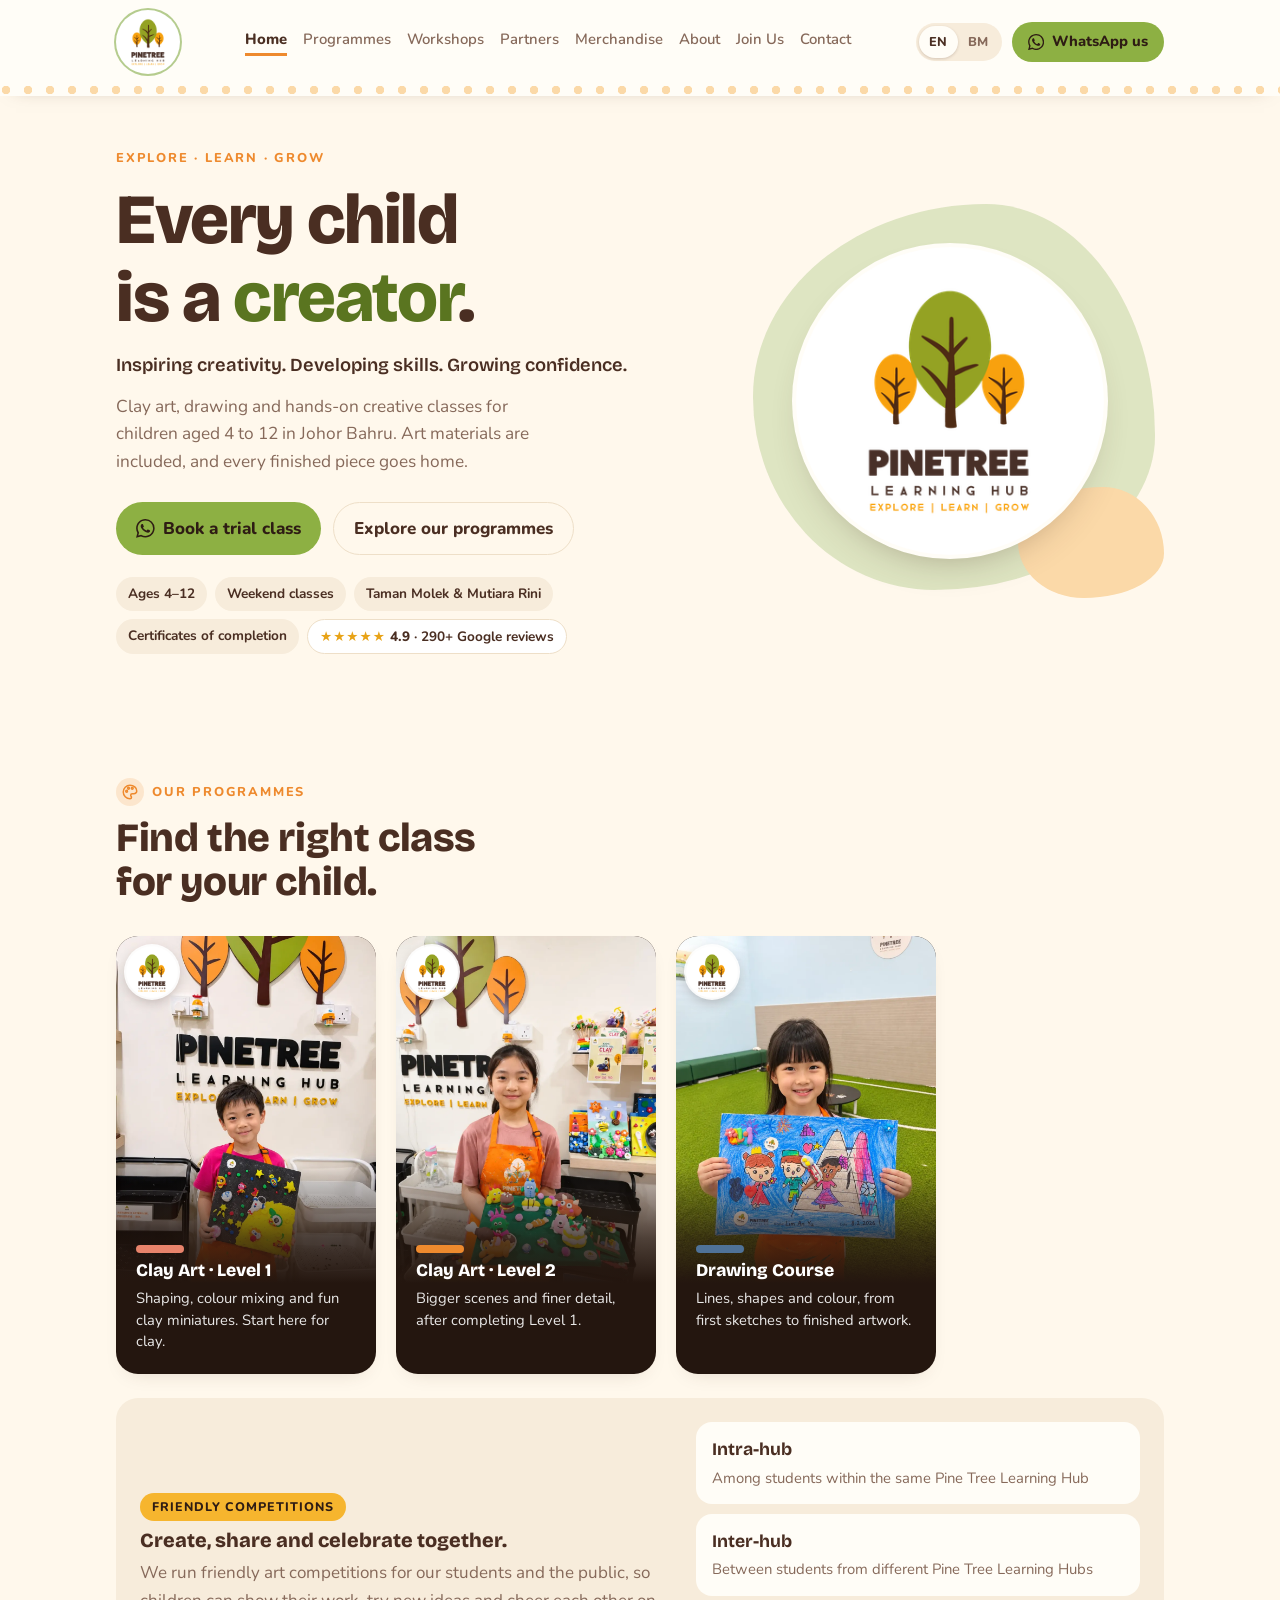
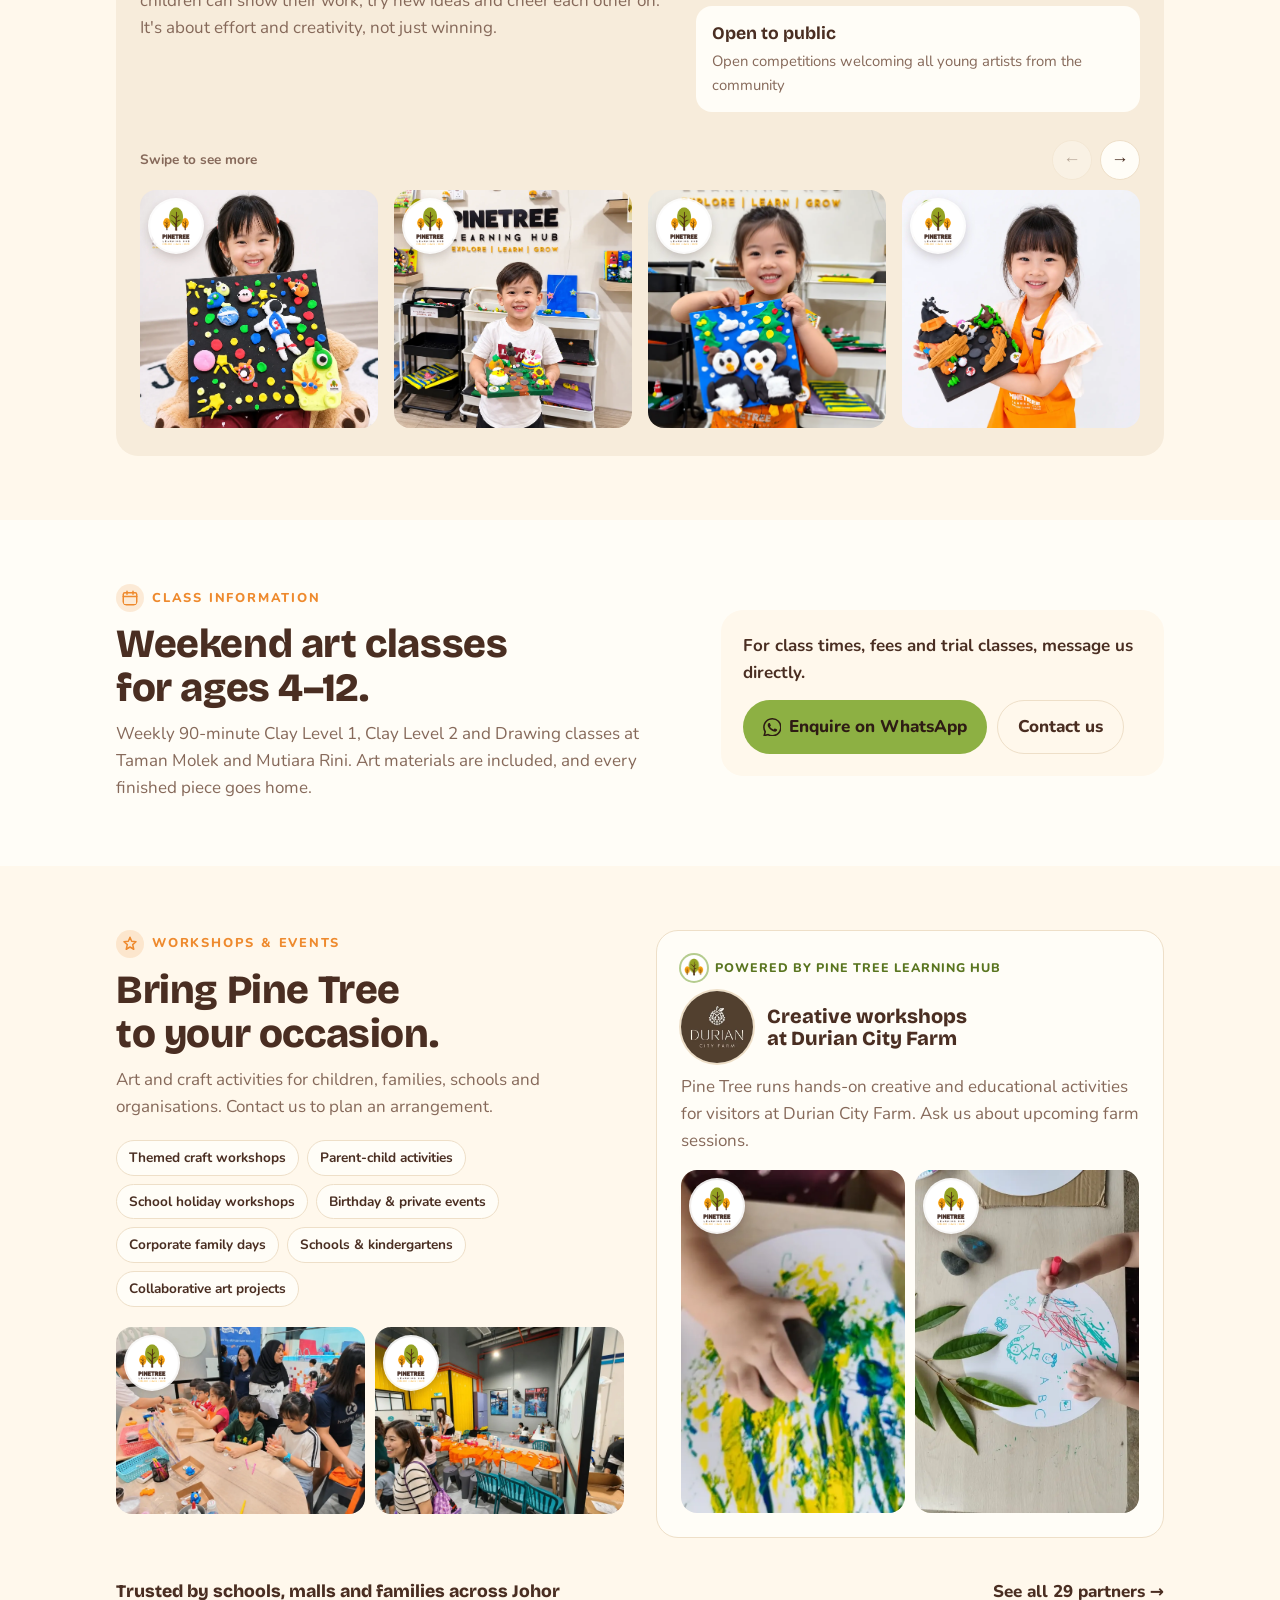
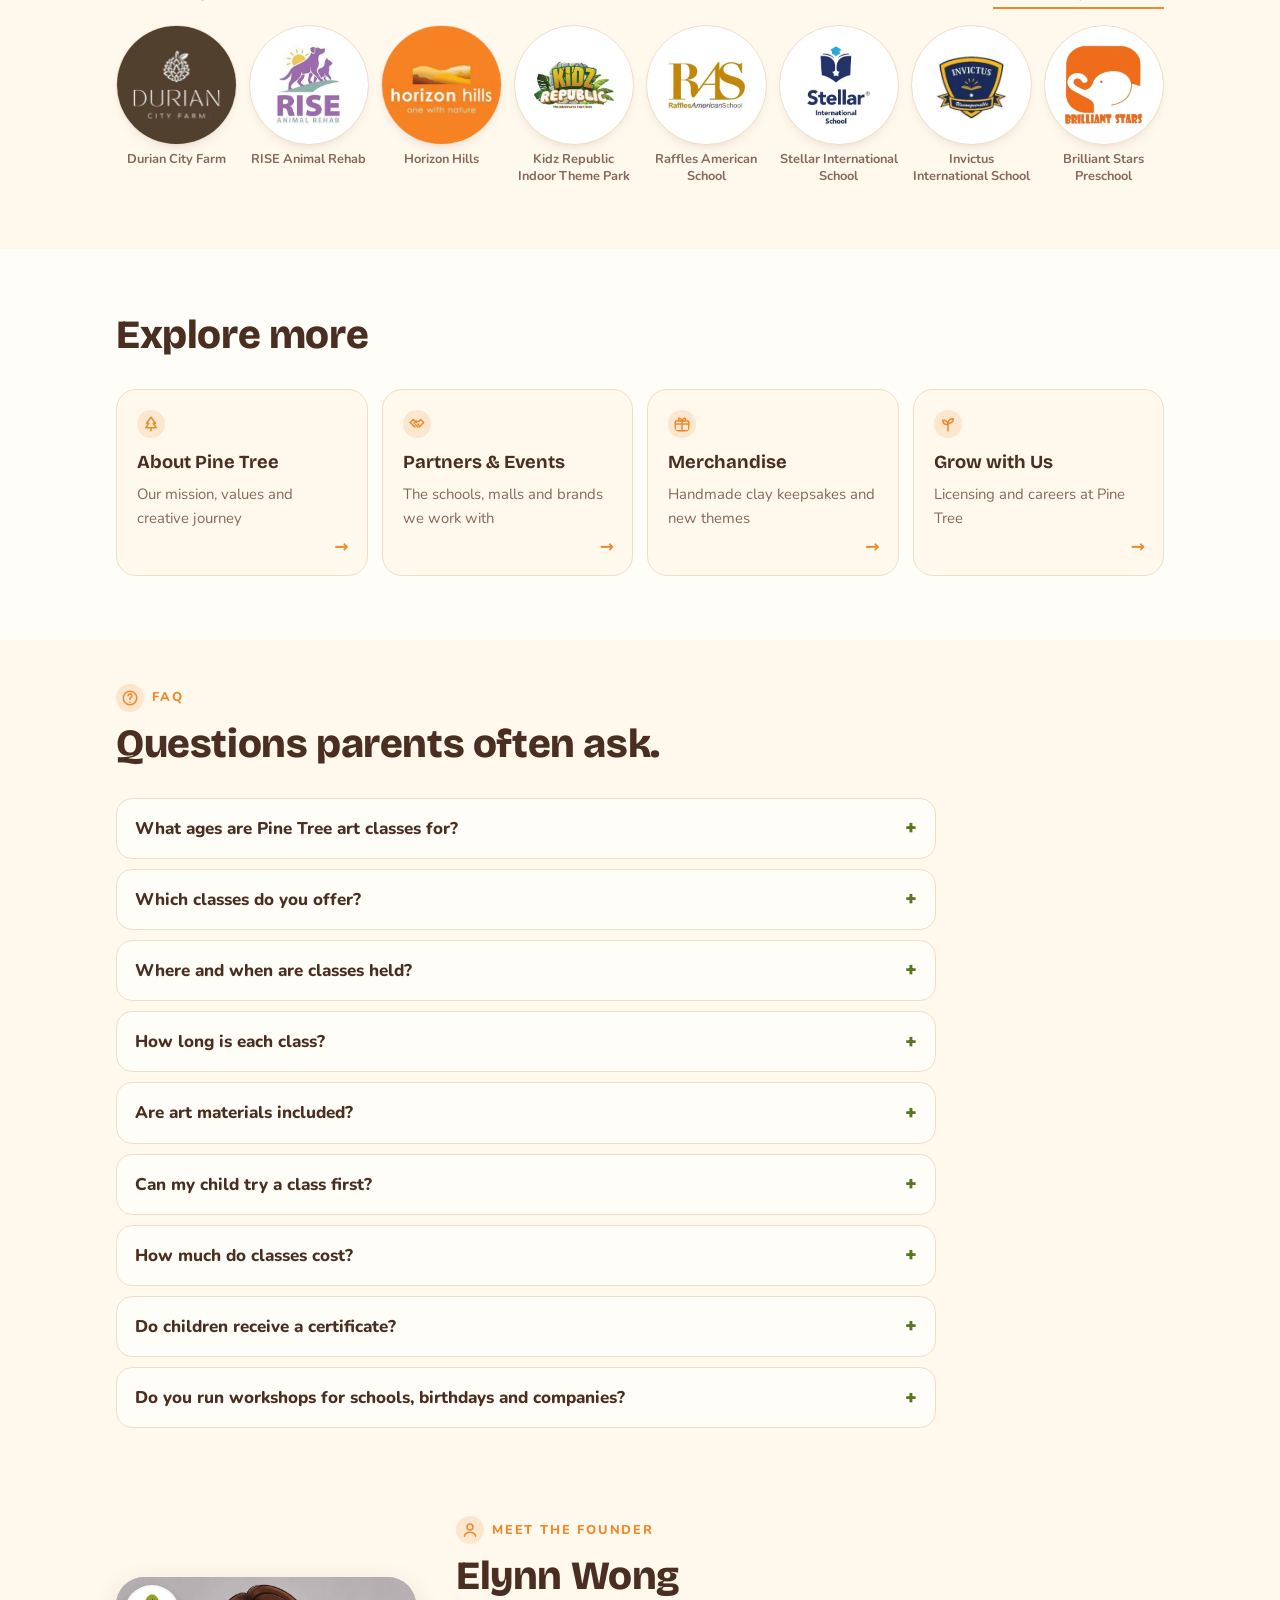
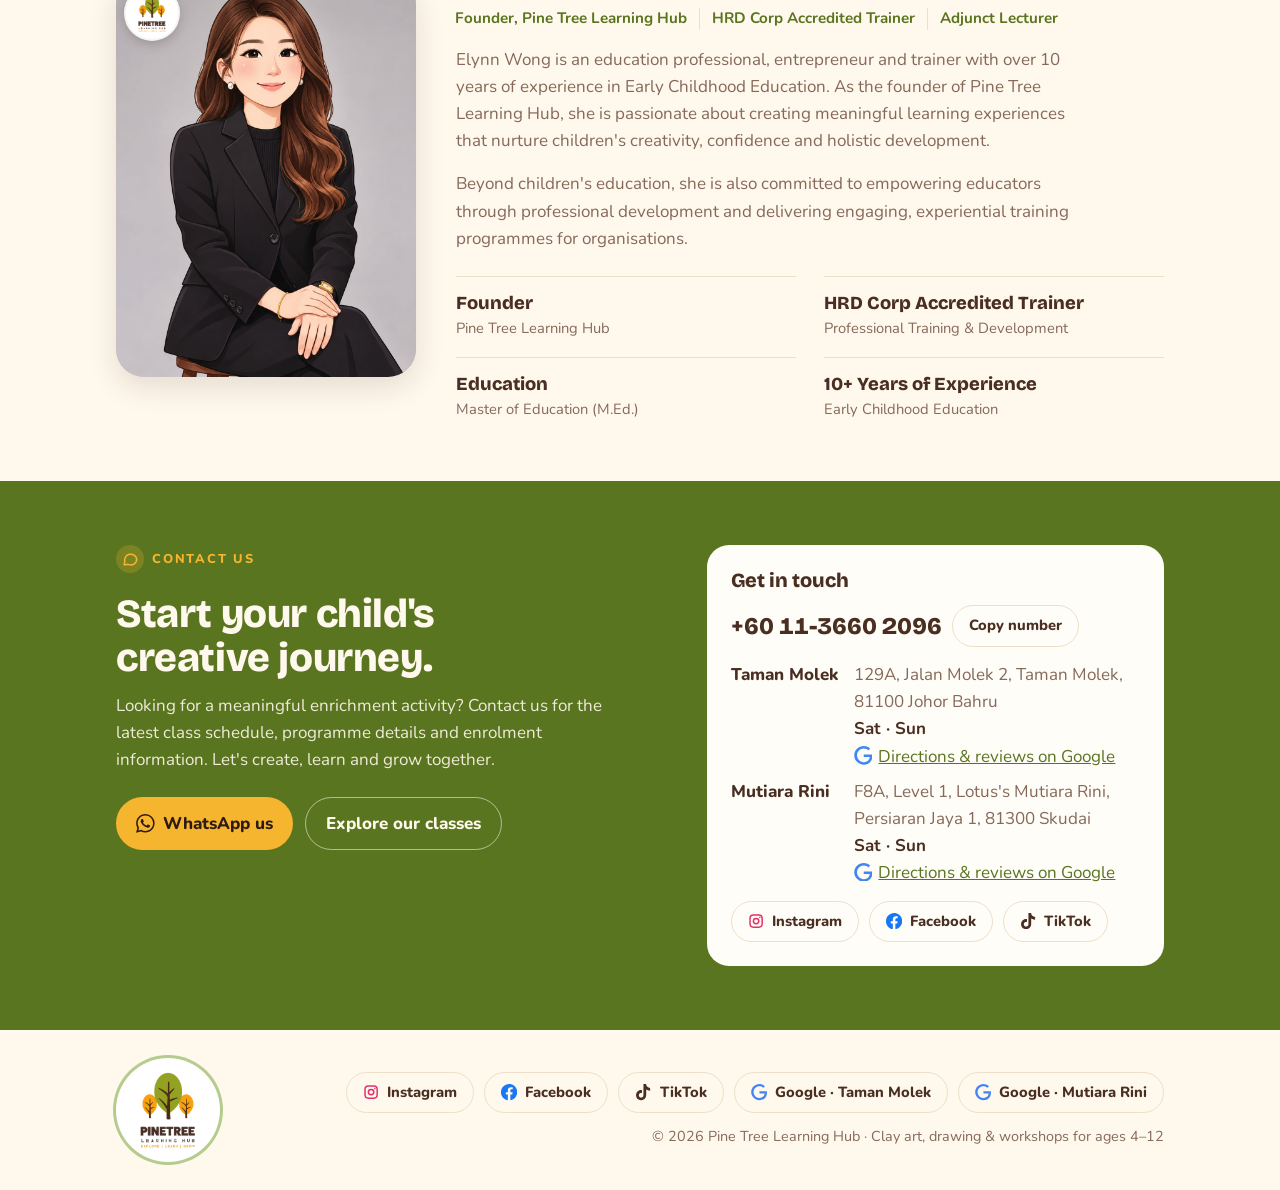
==== index.html @ 5cf01ea1 "FAQ: show class days only (Sat & Sun) Co-Authored-By: Claude Opus 5.5 <noreply@anthropic.com>" ====
<!doctype html>
<html lang="en">
<head>
<meta charset="utf-8">
<meta name="viewport" content="width=device-width,initial-scale=1,viewport-fit=cover">
<meta name="description" content="Weekend clay art and drawing classes for children aged 4–12 in Taman Molek and Mutiara Rini, Johor Bahru. Materials included. Book a trial class.">
<title>Children&apos;s Clay &amp; Drawing Classes Johor Bahru | Pine Tree</title>
<link rel="preconnect" href="https://fonts.googleapis.com">
<link rel="stylesheet" href="https://fonts.googleapis.com/css2?family=Bricolage+Grotesque:opsz,wght@12..96,600;12..96,800&family=Nunito:wght@400;600;700;800&display=swap">
<meta property="og:type" content="website">
<meta property="og:site_name" content="Pine Tree Learning Hub">
<meta property="og:locale" content="en_MY">
<meta property="og:title" content="Children&apos;s Clay &amp; Drawing Classes Johor Bahru | Pine Tree">
<meta property="og:description" content="Weekend clay art and drawing classes for children aged 4–12 in Taman Molek and Mutiara Rini, Johor Bahru. Materials included. Book a trial class.">
<meta property="og:url" content="https://pinetreelearninghub.com/">
<meta property="og:image" content="https://pinetreelearninghub.com/images/share-preview-v2.jpg">
<meta property="og:image:width" content="1200">
<meta property="og:image:height" content="630">
<meta property="og:image:alt" content="Pine Tree Learning Hub: children's clay and drawing classes in Johor Bahru">
<meta name="twitter:card" content="summary_large_image">
<link rel="canonical" href="https://pinetreelearninghub.com/">
<link rel="icon" href="favicon.ico?v=2" sizes="any">
<link rel="icon" type="image/png" sizes="32x32" href="favicon-32.png?v=2">
<link rel="icon" type="image/png" sizes="48x48" href="favicon-48.png?v=2">
<link rel="icon" type="image/png" sizes="192x192" href="favicon-192.png?v=2">
<link rel="apple-touch-icon" href="apple-touch-icon.png?v=2">
<link rel="manifest" href="site.webmanifest?v=2">
<meta name="theme-color" content="#5A7520">
<link rel="stylesheet" href="styles.css">
<script type="application/ld+json">{"@context":"https://schema.org","@graph":[{"@type":["EducationalOrganization","LocalBusiness"],"@id":"https://pinetreelearninghub.com/#organization","name":"Pine Tree Learning Hub","slogan":"Explore · Learn · Grow","url":"https://pinetreelearninghub.com/","logo":"https://pinetreelearninghub.com/favicon-192.png","image":"https://pinetreelearninghub.com/images/share-preview.jpg","description":"Clay art, drawing and hands-on creative classes and workshops for children aged 4 to 12 in Johor Bahru, Malaysia.","telephone":"+60 11-3660 2096","priceRange":"RM","address":{"@type":"PostalAddress","addressLocality":"Johor Bahru","addressRegion":"Johor","addressCountry":"MY"},"areaServed":[{"@type":"City","name":"Johor Bahru"},{"@type":"State","name":"Johor"}],"location":[{"@type":["LocalBusiness","Place"],"@id":"https://pinetreelearninghub.com/#taman-molek","name":"Pine Tree Learning Hub Taman Molek","hasMap":"https://share.google/22U3CTpWmv0Kdsycc","telephone":"+60 11-3660 2096","parentOrganization":{"@id":"https://pinetreelearninghub.com/#organization"},"address":{"@type":"PostalAddress","streetAddress":"129A, Jalan Molek 2, Taman Molek","postalCode":"81100","addressLocality":"Johor Bahru","addressRegion":"Johor","addressCountry":"MY"},"openingHoursSpecification":[{"@type":"OpeningHoursSpecification","dayOfWeek":"Saturday","opens":"10:00","closes":"18:00"},{"@type":"OpeningHoursSpecification","dayOfWeek":"Sunday","opens":"10:00","closes":"13:30"}]},{"@type":["LocalBusiness","Place"],"@id":"https://pinetreelearninghub.com/#mutiara-rini","name":"Pine Tree Learning Hub Mutiara Rini","hasMap":"https://share.google/lBXb8PNnRusYEvke7","telephone":"+60 11-3660 2096","parentOrganization":{"@id":"https://pinetreelearninghub.com/#organization"},"address":{"@type":"PostalAddress","streetAddress":"F8A, Level 1, Lotus's Mutiara Rini, Persiaran Jaya 1, Mutiara Rini","postalCode":"81300","addressLocality":"Skudai","addressRegion":"Johor","addressCountry":"MY"},"openingHoursSpecification":[{"@type":"OpeningHoursSpecification","dayOfWeek":"Saturday","opens":"10:00","closes":"18:00"},{"@type":"OpeningHoursSpecification","dayOfWeek":"Sunday","opens":"10:00","closes":"13:30"}]}],"founder":{"@id":"https://pinetreelearninghub.com/#founder"},"sameAs":["https://www.instagram.com/pinetreelearninghubmy","https://www.tiktok.com/@pinetreelearninghubmy","https://www.facebook.com/share/1BGgJJ8tQp/"],"contactPoint":{"@type":"ContactPoint","telephone":"+60 11-3660 2096","contactType":"customer service","availableLanguage":["English","Malay"],"url":"https://wa.me/601136602096"}},{"@type":"WebSite","@id":"https://pinetreelearninghub.com/#website","url":"https://pinetreelearninghub.com/","name":"Pine Tree Learning Hub","inLanguage":"en-MY","publisher":{"@id":"https://pinetreelearninghub.com/#organization"}},{"@type":"Person","@id":"https://pinetreelearninghub.com/#founder","name":"Elynn Wong","jobTitle":"Founder, Pine Tree Learning Hub","image":"https://pinetreelearninghub.com/images/elynn-wong.jpg","description":"Education professional, entrepreneur and HRD Corp Accredited Trainer with over 10 years of experience in Early Childhood Education. Master of Education (M.Ed.).","worksFor":{"@id":"https://pinetreelearninghub.com/#organization"},"knowsAbout":["Early Childhood Education","Children's art education","Professional training and development"]},{"@type":"Course","name":"Clay Art · Level 1","description":"Shaping, colour mixing and fun clay miniatures. The starting level for clay, for children aged 4 to 12.","provider":{"@id":"https://pinetreelearninghub.com/#organization"},"audience":{"@type":"EducationalAudience","educationalRole":"student","audienceType":"Children aged 4 to 12"},"inLanguage":["en","ms"]},{"@type":"Course","name":"Clay Art · Level 2","description":"Bigger scenes and finer detail in clay, for children who have completed Level 1.","provider":{"@id":"https://pinetreelearninghub.com/#organization"},"audience":{"@type":"EducationalAudience","educationalRole":"student","audienceType":"Children aged 4 to 12"},"inLanguage":["en","ms"],"coursePrerequisites":"Clay Art · Level 1"},{"@type":"Course","name":"Drawing Course","description":"Lines, shapes and colour, from first sketches to finished artwork, for children aged 4 to 12.","provider":{"@id":"https://pinetreelearninghub.com/#organization"},"audience":{"@type":"EducationalAudience","educationalRole":"student","audienceType":"Children aged 4 to 12"},"inLanguage":["en","ms"]},{"@type":"FAQPage","@id":"https://pinetreelearninghub.com/#faq","mainEntity":[{"@type":"Question","name":"What ages are Pine Tree art classes for?","acceptedAnswer":{"@type":"Answer","text":"Our classes are for children aged 4 to 12."}},{"@type":"Question","name":"Which classes do you offer?","acceptedAnswer":{"@type":"Answer","text":"We offer Clay Art Level 1 (shaping, colour mixing and fun clay miniatures), Clay Art Level 2 (bigger scenes and finer detail, after completing Level 1) and a Drawing Course (lines, shapes and colour, from first sketches to finished artwork)."}},{"@type":"Question","name":"Where and when are classes held?","acceptedAnswer":{"@type":"Answer","text":"Classes run every Saturday and Sunday at two branches. Taman Molek: 129A, Jalan Molek 2, Taman Molek, 81100 Johor Bahru. Mutiara Rini: F8A, Level 1, Lotus's Mutiara Rini, Persiaran Jaya 1, 81300 Skudai. Message us on WhatsApp for the current timetable."}},{"@type":"Question","name":"How long is each class?","acceptedAnswer":{"@type":"Answer","text":"Each class is 90 minutes, held once a week."}},{"@type":"Question","name":"Are art materials included?","acceptedAnswer":{"@type":"Answer","text":"Yes. All art materials are included, and every finished piece goes home with your child."}},{"@type":"Question","name":"Can my child try a class first?","acceptedAnswer":{"@type":"Answer","text":"Yes. We offer trial classes. Message us on WhatsApp at +60 11-3660 2096 to book one."}},{"@type":"Question","name":"How much do classes cost?","acceptedAnswer":{"@type":"Answer","text":"For current class fees and times, message us on WhatsApp at +60 11-3660 2096 and our team will get back to you."}},{"@type":"Question","name":"Do children receive a certificate?","acceptedAnswer":{"@type":"Answer","text":"Yes. Our programmes are structured in levels, and children receive a certificate of completion that recognises their progress."}},{"@type":"Question","name":"Do you run workshops for schools, birthdays and companies?","acceptedAnswer":{"@type":"Answer","text":"Yes. We run themed craft workshops, parent-child activities, school holiday workshops, birthday and private events, corporate family days, and sessions for schools and kindergartens across Johor."}}]}]}</script>
</head>
<body data-page="home">
<header>
  <div class="wrap bar">
    <a class="brand" href="index.html" aria-label="Pine Tree Learning Hub, home">
      <span class="logo-card head-round" role="img" aria-label="Pine Tree Learning Hub logo"></span>
    </a>
    <nav class="main" aria-label="Pages">
      <a href="index.html" data-key="home" class="active" aria-current="page">Home</a>
      <a href="#programmes" data-key="programmes">Programmes</a>
      <a href="#workshops" data-key="workshops">Workshops</a>
      <a href="partners.html" data-key="partners">Partners</a>
      <a href="merchandise.html" data-key="merchandise">Merchandise</a>
      <a href="about.html" data-key="about">About</a>
      <a href="grow.html" data-key="grow">Join Us</a>
      <a href="#contact" data-key="contact">Contact</a>
    </nav>
    <div class="hdr-r">
    <div class="lang" role="group" aria-label="Language"><button type="button" data-lang="en" aria-pressed="true">EN</button><button type="button" data-lang="ms" aria-pressed="false">BM</button></div>
    <a class="btn sm" href="https://wa.me/601136602096" target="_blank" rel="noopener"><svg class="ico ico-wa" viewBox="0 0 24 24" aria-hidden="true"><path fill="currentColor" d="M17.47 14.38c-.3-.15-1.76-.87-2.03-.97-.27-.1-.47-.15-.67.15-.2.3-.77.97-.94 1.16-.17.2-.35.22-.64.08-.3-.15-1.26-.46-2.39-1.48-.88-.79-1.48-1.76-1.65-2.06-.17-.3-.02-.46.13-.6.13-.14.3-.35.45-.52.15-.17.2-.3.3-.5.1-.2.05-.37-.03-.52-.07-.15-.67-1.61-.92-2.2-.24-.58-.49-.5-.67-.51h-.57c-.2 0-.52.07-.79.37-.27.3-1.04 1.02-1.04 2.48s1.07 2.88 1.21 3.07c.15.2 2.1 3.2 5.08 4.49.71.3 1.26.49 1.7.63.71.22 1.36.19 1.87.12.57-.09 1.76-.72 2-1.42.25-.69.25-1.29.18-1.41-.08-.13-.28-.2-.57-.35m-5.42 7.4h-.01a9.87 9.87 0 0 1-5.03-1.38l-.36-.21-3.74.98 1-3.65-.24-.37a9.86 9.86 0 0 1-1.51-5.26c0-5.45 4.44-9.88 9.89-9.88 2.64 0 5.12 1.03 6.99 2.9a9.83 9.83 0 0 1 2.89 6.99c0 5.45-4.44 9.88-9.88 9.88m8.41-18.3A11.82 11.82 0 0 0 12.05 0C5.5 0 .16 5.34.16 11.89c0 2.1.55 4.14 1.59 5.95L.06 24l6.3-1.65a11.88 11.88 0 0 0 5.68 1.45h.01c6.55 0 11.89-5.34 11.89-11.89a11.82 11.82 0 0 0-3.48-8.41Z"/></svg>WhatsApp us</a>
    </div>
  </div>
  <div class="subnav">
    <div class="wrap" id="sections-menu" role="navigation" aria-label="Sections">
      <a href="index.html" data-key="home" class="active" aria-current="page">Home</a>
      <a href="#programmes" data-key="programmes">Programmes</a>
      <a href="#class-info" data-key="class-info">Class Info</a>
      <a href="#workshops" data-key="workshops">Workshops</a>
      <a href="partners.html" data-key="partners">Partners</a>
      <a href="merchandise.html" data-key="merchandise">Merchandise</a>
      <a href="about.html" data-key="about">About</a>
      <a href="grow.html" data-key="grow">Join us</a>
      <a href="#contact" data-key="contact">Contact</a>
    </div>
  </div>
  <div class="dots" aria-hidden="true"></div>
</header>

<main id="home">
  <div class="hero">
    <div class="wrap">
      <div>
        <p class="eyebrow">Explore · Learn · Grow</p>
        <h1 style="margin-top:14px">Every child is a <em>creator</em>.</h1>
        <p class="sub">Inspiring creativity. Developing skills. Growing confidence.</p>
        <p class="lead">Clay art, drawing and hands-on creative classes for children aged 4 to 12 in Johor Bahru. Art materials are included, and every finished piece goes home.</p>
        <div class="ctas">
          <a class="btn" href="https://wa.me/601136602096" target="_blank" rel="noopener"><svg class="ico ico-wa" viewBox="0 0 24 24" aria-hidden="true"><path fill="currentColor" d="M17.47 14.38c-.3-.15-1.76-.87-2.03-.97-.27-.1-.47-.15-.67.15-.2.3-.77.97-.94 1.16-.17.2-.35.22-.64.08-.3-.15-1.26-.46-2.39-1.48-.88-.79-1.48-1.76-1.65-2.06-.17-.3-.02-.46.13-.6.13-.14.3-.35.45-.52.15-.17.2-.3.3-.5.1-.2.05-.37-.03-.52-.07-.15-.67-1.61-.92-2.2-.24-.58-.49-.5-.67-.51h-.57c-.2 0-.52.07-.79.37-.27.3-1.04 1.02-1.04 2.48s1.07 2.88 1.21 3.07c.15.2 2.1 3.2 5.08 4.49.71.3 1.26.49 1.7.63.71.22 1.36.19 1.87.12.57-.09 1.76-.72 2-1.42.25-.69.25-1.29.18-1.41-.08-.13-.28-.2-.57-.35m-5.42 7.4h-.01a9.87 9.87 0 0 1-5.03-1.38l-.36-.21-3.74.98 1-3.65-.24-.37a9.86 9.86 0 0 1-1.51-5.26c0-5.45 4.44-9.88 9.89-9.88 2.64 0 5.12 1.03 6.99 2.9a9.83 9.83 0 0 1 2.89 6.99c0 5.45-4.44 9.88-9.88 9.88m8.41-18.3A11.82 11.82 0 0 0 12.05 0C5.5 0 .16 5.34.16 11.89c0 2.1.55 4.14 1.59 5.95L.06 24l6.3-1.65a11.88 11.88 0 0 0 5.68 1.45h.01c6.55 0 11.89-5.34 11.89-11.89a11.82 11.82 0 0 0-3.48-8.41Z"/></svg>Book a trial class</a>
          <a class="btn ghost" href="#programmes">Explore our programmes</a>
        </div>
        <div class="facts">
          <span class="chip">Ages 4–12</span>
          <span class="chip">Weekend classes</span>
          <span class="chip">Taman Molek &amp; Mutiara Rini</span>
          <span class="chip">Certificates of completion</span>
          <a class="chip rating-chip" href="#contact" aria-label="Rated 4.9 out of 5 from over 290 Google reviews"><span class="stars" aria-hidden="true">★★★★★</span> <b>4.9</b> · 290+ Google reviews</a>
        </div>
      </div>
      <div class="logo-stage" aria-hidden="true"><div class="logo-card"></div></div>
    </div>
  </div>

  <!-- PROGRAMMES -->
  <section id="programmes">
    <div class="wrap">
      <div class="sec-head">
        <p class="eyebrow eb"><svg class="eb-ico" viewBox="0 0 24 24" aria-hidden="true" fill="none" stroke="currentColor" stroke-width="2" stroke-linecap="round" stroke-linejoin="round"><path d="M12 3a9 9 0 1 0 0 18c1.2 0 2-.9 2-2 0-.6-.3-1-.6-1.4-.3-.4-.5-.8-.5-1.3 0-1.1.9-2 2-2h2.3A3.8 3.8 0 0 0 21 10.5C21 6.4 17 3 12 3Z"/><circle cx="7.5" cy="11" r="1.2"/><circle cx="10" cy="7" r="1.2"/><circle cx="15" cy="7" r="1.2"/></svg><span>Our programmes</span></p>
        <h2>Find the right class for your child.</h2>
      </div>
      <div class="progs">
        <article class="prog has-photo">
          <figure class="dcf-ph prog-ph"><span class="logo-card ph-logo" aria-hidden="true"></span><img src="images/clay-level-1-space-canvas.webp" width="1086" height="1448" loading="lazy" alt="A Level 1 student holding a clay outer-space canvas with an astronaut, planets and stars"></figure>
          <div class="swatch" style="background:var(--coral)"></div>
          <h3>Clay Art · Level 1</h3>
          <p>Shaping, colour mixing and fun clay miniatures. Start here for clay.</p>
        </article>
        <article class="prog has-photo">
          <figure class="dcf-ph prog-ph"><span class="logo-card ph-logo" aria-hidden="true"></span><img src="images/clay-level-2-food-diorama.webp" width="1086" height="1448" loading="lazy" alt="A Level 2 student holding a clay diorama of cute monsters, burgers, cakes and sweets"></figure>
          <div class="swatch" style="background:var(--orange)"></div>
          <h3>Clay Art · Level 2</h3>
          <p>Bigger scenes and finer detail, after completing Level 1.</p>
        </article>
        <article class="prog has-photo" id="drawing">
          <figure class="dcf-ph prog-ph"><span class="logo-card ph-logo" aria-hidden="true"></span><img src="images/drawing-course-artwork.webp" width="1086" height="1448" loading="lazy" alt="A Drawing Course student holding her colourful drawing of friends in festive outfits"></figure>
          <div class="swatch" style="background:var(--draw)"></div>
          <h3>Drawing Course</h3>
          <p>Lines, shapes and colour, from first sketches to finished artwork.</p>
        </article>
      </div>
      <div class="comp">
        <div class="comp-intro">
          <span class="gtag" style="background:var(--golden)">Friendly competitions</span>
          <h3>Create, share and celebrate together.</h3>
          <p>We run friendly art competitions for our students and the public, so children can show their work, try new ideas and cheer each other on. It's about effort and creativity, not just winning.</p>
        </div>
        <div class="comp-types">
          <div><b>Intra-hub</b><span>Among students within the same Pine Tree Learning Hub</span></div>
          <div><b>Inter-hub</b><span>Between students from different Pine Tree Learning Hubs</span></div>
          <div><b>Open to public</b><span>Open competitions welcoming all young artists from the community</span></div>
        </div>
        <div class="ev-slider comp-slider">
          <div class="ev-nav"><span class="ev-hint">Swipe to see more</span><button type="button" class="ev-btn" data-dir="-1" aria-label="Previous photos">&larr;</button><button type="button" class="ev-btn" data-dir="1" aria-label="Next photos">&rarr;</button></div>
          <div class="ev-gallery" tabindex="0" aria-label="Student artwork photos">
            <figure class="dcf-ph ev-ph"><span class="logo-card ph-logo" aria-hidden="true"></span><img src="images/student-space-canvas.webp" width="1254" height="1254" loading="lazy" alt="A student holding her clay outer-space canvas with an astronaut, aliens and planets"></figure>
            <figure class="dcf-ph ev-ph"><span class="logo-card ph-logo" aria-hidden="true"></span><img src="images/student-garden-diorama-boy.webp" width="1254" height="1254" loading="lazy" alt="A student holding his clay garden diorama with a bunny, chick and sunflower"></figure>
            <figure class="dcf-ph ev-ph tall"><span class="logo-card ph-logo" aria-hidden="true"></span><img src="images/student-penguin-canvas.webp" width="1086" height="1448" loading="lazy" alt="A young student holding her clay canvas of two penguins in the snow"></figure>
            <figure class="dcf-ph ev-ph"><span class="logo-card ph-logo" aria-hidden="true"></span><img src="images/student-halloween-diorama.webp" width="1254" height="1254" loading="lazy" alt="A student holding her Halloween clay diorama with a witch hat, pumpkins and bones"></figure>
            <figure class="dcf-ph ev-ph tall"><span class="logo-card ph-logo" aria-hidden="true"></span><img src="images/student-i-love-dad.webp" width="1086" height="1448" loading="lazy" alt="A student holding his I Love Dad clay canvas"></figure>
          </div>
        </div>
      </div>
    </div>
  </section>

  <!-- CLASS INFO -->
  <section class="band" id="class-info">
    <div class="wrap">
      <div class="ci">
        <div class="sec-head" style="margin:0">
          <p class="eyebrow eb"><svg class="eb-ico" viewBox="0 0 24 24" aria-hidden="true" fill="none" stroke="currentColor" stroke-width="2" stroke-linecap="round" stroke-linejoin="round"><rect x="3" y="5" width="18" height="16" rx="2"/><path d="M3 10h18M8 3v4M16 3v4"/></svg><span>Class information</span></p>
          <h2>Weekend art classes for ages 4–12.</h2>
          <p>Weekly 90-minute Clay Level 1, Clay Level 2 and Drawing classes at Taman Molek and Mutiara Rini. Art materials are included, and every finished piece goes home.</p>
        </div>
        <div class="ci-cta">
          <p>For class times, fees and trial classes, message us directly.</p>
          <div class="ctas" style="display:flex;flex-wrap:wrap;gap:10px">
            <a class="btn" href="https://wa.me/601136602096" target="_blank" rel="noopener"><svg class="ico ico-wa" viewBox="0 0 24 24" aria-hidden="true"><path fill="currentColor" d="M17.47 14.38c-.3-.15-1.76-.87-2.03-.97-.27-.1-.47-.15-.67.15-.2.3-.77.97-.94 1.16-.17.2-.35.22-.64.08-.3-.15-1.26-.46-2.39-1.48-.88-.79-1.48-1.76-1.65-2.06-.17-.3-.02-.46.13-.6.13-.14.3-.35.45-.52.15-.17.2-.3.3-.5.1-.2.05-.37-.03-.52-.07-.15-.67-1.61-.92-2.2-.24-.58-.49-.5-.67-.51h-.57c-.2 0-.52.07-.79.37-.27.3-1.04 1.02-1.04 2.48s1.07 2.88 1.21 3.07c.15.2 2.1 3.2 5.08 4.49.71.3 1.26.49 1.7.63.71.22 1.36.19 1.87.12.57-.09 1.76-.72 2-1.42.25-.69.25-1.29.18-1.41-.08-.13-.28-.2-.57-.35m-5.42 7.4h-.01a9.87 9.87 0 0 1-5.03-1.38l-.36-.21-3.74.98 1-3.65-.24-.37a9.86 9.86 0 0 1-1.51-5.26c0-5.45 4.44-9.88 9.89-9.88 2.64 0 5.12 1.03 6.99 2.9a9.83 9.83 0 0 1 2.89 6.99c0 5.45-4.44 9.88-9.88 9.88m8.41-18.3A11.82 11.82 0 0 0 12.05 0C5.5 0 .16 5.34.16 11.89c0 2.1.55 4.14 1.59 5.95L.06 24l6.3-1.65a11.88 11.88 0 0 0 5.68 1.45h.01c6.55 0 11.89-5.34 11.89-11.89a11.82 11.82 0 0 0-3.48-8.41Z"/></svg>Enquire on WhatsApp</a>
            <a class="btn ghost" href="#contact">Contact us</a>
          </div>
        </div>
      </div>
    </div>
  </section>

  <!-- WORKSHOPS -->
  <section id="workshops">
    <div class="wrap">
      <div class="ws">
        <div>
          <div class="sec-head" style="margin-bottom:20px">
            <p class="eyebrow eb"><svg class="eb-ico" viewBox="0 0 24 24" aria-hidden="true" fill="none" stroke="currentColor" stroke-width="2" stroke-linecap="round" stroke-linejoin="round"><path d="M12 3l2.2 5.3L20 9l-4.4 3.8L17 19l-5-3-5 3 1.4-6.2L4 9l5.8-.7z"/></svg><span>Workshops &amp; events</span></p>
            <h2>Bring Pine Tree to your occasion.</h2>
            <p>Art and craft activities for children, families, schools and organisations. Contact us to plan an arrangement.</p>
          </div>
          <div class="ws-list">
            <span class="chip">Themed craft workshops</span>
            <span class="chip">Parent-child activities</span>
            <span class="chip">School holiday workshops</span>
            <span class="chip">Birthday &amp; private events</span>
            <span class="chip">Corporate family days</span>
            <span class="chip">Schools &amp; kindergartens</span>
            <span class="chip">Collaborative art projects</span>
          </div>
          <div class="dcf-photos ws-photos">
            <figure class="dcf-ph"><span class="logo-card ph-logo" aria-hidden="true"></span><img src="images/workshop-happy-fish-clay.webp" width="1280" height="960" loading="lazy" alt="Children making clay animals at a Pine Tree workshop at Happy Fish Swim School"></figure>
            <figure class="dcf-ph"><span class="logo-card ph-logo" aria-hidden="true"></span><img src="images/workshop-happy-fish-setup.webp" width="1280" height="960" loading="lazy" alt="Workshop tables set with orange Pine Tree aprons and craft materials"></figure>
          </div>
        </div>
        <div class="partner">
          <span class="pw"><span class="mark" aria-hidden="true"></span>POWERED BY PINE TREE LEARNING HUB</span>
          <div class="dcf"><img src="images/partners/durian-city-farm.webp" alt="Durian City Farm logo" width="72" height="72"><h3>Creative workshops at Durian City Farm</h3></div>
          <p>Pine Tree runs hands-on creative and educational activities for visitors at Durian City Farm. Ask us about upcoming farm sessions.</p>
          <div class="dcf-photos">
            <figure class="dcf-ph"><span class="logo-card ph-logo" aria-hidden="true"></span><img src="images/durian-city-farm-leaf-painting.webp" width="1024" height="768" loading="lazy" alt="A child painting with a stone and a leaf in yellow, green and blue at Durian City Farm"></figure>
            <figure class="dcf-ph"><span class="logo-card ph-logo" aria-hidden="true"></span><img src="images/durian-city-farm-drawing.webp" width="768" height="1024" loading="lazy" alt="A child drawing with markers on a round paper beside durian leaves and river stones"></figure>
          </div>
        </div>
      </div>
      <div class="pstrip">
        <div class="pstrip-head"><h3>Trusted by schools, malls and families across Johor</h3><a class="more-link" href="partners.html">See all 29 partners &rarr;</a></div>
        <div class="plogos plogos-strip">
        <figure class="plogo"><span class="fill"><img width="240" height="240" src="images/partners/durian-city-farm.webp" alt="Durian City Farm logo" loading="lazy"></span><figcaption>Durian City Farm</figcaption></figure>
        <figure class="plogo"><span><img width="199" height="240" src="images/partners/rise-animal-rehab.webp" alt="RISE Animal Rehab logo" loading="lazy"></span><figcaption>RISE Animal Rehab</figcaption></figure>
        <figure class="plogo"><span class="fill"><img width="240" height="240" src="images/partners/horizon-hills.webp" alt="Horizon Hills logo" loading="lazy"></span><figcaption>Horizon Hills</figcaption></figure>
        <figure class="plogo"><span><img width="240" height="143" src="images/partners/kidz-republic-indoor-theme-park.webp" alt="Kidz Republic Indoor Theme Park logo" loading="lazy"></span><figcaption>Kidz Republic Indoor Theme Park</figcaption></figure>
        <figure class="plogo"><span><img width="240" height="143" src="images/partners/raffles-american-school.webp" alt="Raffles American School logo" loading="lazy"></span><figcaption>Raffles American School</figcaption></figure>
        <figure class="plogo"><span><img width="195" height="240" src="images/partners/stellar-international-school.webp" alt="Stellar International School logo" loading="lazy"></span><figcaption>Stellar International School</figcaption></figure>
        <figure class="plogo"><span><img width="180" height="180" src="images/partners/invictus-international-school.webp" alt="Invictus International School logo" loading="lazy"></span><figcaption>Invictus International School</figcaption></figure>
        <figure class="plogo"><span><img width="236" height="240" src="images/partners/brilliant-stars-preschool.webp" alt="Brilliant Stars Preschool logo" loading="lazy"></span><figcaption>Brilliant Stars Preschool</figcaption></figure>
        </div>
      </div>
    </div>
  </section>

  <!-- EXPLORE -->
  <section class="band" id="explore">
    <div class="wrap">
      <div class="sec-head"><h2>Explore more</h2></div>
      <div class="xcards">
        <a class="xcard" href="about.html"><svg class="eb-ico" viewBox="0 0 24 24" aria-hidden="true" fill="none" stroke="currentColor" stroke-width="2" stroke-linecap="round" stroke-linejoin="round"><path d="M12 3 6 11h3l-4 6h14l-4-6h3z"/><path d="M12 17v4"/></svg><b>About Pine Tree</b><span>Our mission, values and creative journey</span><i aria-hidden="true">&rarr;</i></a>
        <a class="xcard" href="partners.html"><svg class="eb-ico" viewBox="0 0 24 24" aria-hidden="true" fill="none" stroke="currentColor" stroke-width="2" stroke-linecap="round" stroke-linejoin="round"><path d="M8 11l3-3 3 1 3-3 4 4-6 6"/><path d="M3 10l4-4 4 4"/><path d="M7 14l2 2M10 13l3 3M13 12l2 2"/><path d="M3 10l5 5"/></svg><b>Partners &amp; Events</b><span>The schools, malls and brands we work with</span><i aria-hidden="true">&rarr;</i></a>
        <a class="xcard" href="merchandise.html"><svg class="eb-ico" viewBox="0 0 24 24" aria-hidden="true" fill="none" stroke="currentColor" stroke-width="2" stroke-linecap="round" stroke-linejoin="round"><rect x="3" y="8" width="18" height="13" rx="1"/><path d="M12 8v13M3 12h18"/><path d="M12 8C9 8 7 6.5 7.5 5S11 4 12 8Zm0 0c3 0 5-1.5 4.5-3S13 4 12 8Z"/></svg><b>Merchandise</b><span>Handmade clay keepsakes and new themes</span><i aria-hidden="true">&rarr;</i></a>
        <a class="xcard" href="grow.html"><svg class="eb-ico" viewBox="0 0 24 24" aria-hidden="true" fill="none" stroke="currentColor" stroke-width="2" stroke-linecap="round" stroke-linejoin="round"><path d="M12 21v-8"/><path d="M12 13C12 9 9 7 5 7c0 4 3 6 7 6Z"/><path d="M12 11c0-4 3-6 7-6 0 4-3 6-7 6Z"/></svg><b>Grow with Us</b><span>Licensing and careers at Pine Tree</span><i aria-hidden="true">&rarr;</i></a>
      </div>
    </div>
  </section>

  <!-- FAQ -->
  <section id="faq">
    <div class="wrap">
      <div class="sec-head">
        <p class="eyebrow eb"><svg class="eb-ico" viewBox="0 0 24 24" aria-hidden="true" fill="none" stroke="currentColor" stroke-width="2" stroke-linecap="round" stroke-linejoin="round"><circle cx="12" cy="12" r="9"/><path d="M9.5 9a2.5 2.5 0 1 1 3.5 2.3c-.6.3-1 .9-1 1.6V14"/><path d="M12 17.5h.01"/></svg><span>FAQ</span></p>
        <h2>Questions parents often ask.</h2>
      </div>
      <div class="faq">
        <details><summary>What ages are Pine Tree art classes for?</summary><p>Our classes are for children aged 4 to 12.</p></details>
        <details><summary>Which classes do you offer?</summary><p>We offer Clay Art Level 1 (shaping, colour mixing and fun clay miniatures), Clay Art Level 2 (bigger scenes and finer detail, after completing Level 1) and a Drawing Course (lines, shapes and colour, from first sketches to finished artwork).</p></details>
        <details><summary>Where and when are classes held?</summary><p>Classes run every Saturday and Sunday at two branches. Taman Molek: 129A, Jalan Molek 2, Taman Molek, 81100 Johor Bahru. Mutiara Rini: F8A, Level 1, Lotus's Mutiara Rini, Persiaran Jaya 1, 81300 Skudai. Message us on WhatsApp for the current timetable.</p></details>
        <details><summary>How long is each class?</summary><p>Each class is 90 minutes, held once a week.</p></details>
        <details><summary>Are art materials included?</summary><p>Yes. All art materials are included, and every finished piece goes home with your child.</p></details>
        <details><summary>Can my child try a class first?</summary><p>Yes. We offer trial classes. Message us on WhatsApp at +60 11-3660 2096 to book one.</p></details>
        <details><summary>How much do classes cost?</summary><p>For current class fees and times, message us on WhatsApp at +60 11-3660 2096 and our team will get back to you.</p></details>
        <details><summary>Do children receive a certificate?</summary><p>Yes. Our programmes are structured in levels, and children receive a certificate of completion that recognises their progress.</p></details>
        <details><summary>Do you run workshops for schools, birthdays and companies?</summary><p>Yes. We run themed craft workshops, parent-child activities, school holiday workshops, birthday and private events, corporate family days, and sessions for schools and kindergartens across Johor.</p></details>
      </div>
    </div>
  </section>

  <!-- FOUNDER -->
  <section id="founder">
    <div class="wrap">
      <div class="fd">
        <figure class="fd-photo"><span class="logo-card ph-logo" aria-hidden="true"></span><img src="images/elynn-wong.jpg" width="1086" height="1448" loading="lazy" alt="Illustrated portrait of Elynn Wong, founder of Pine Tree Learning Hub"></figure>
        <div class="fd-main">
          <div class="fd-intro">
            <p class="eyebrow eb"><svg class="eb-ico" viewBox="0 0 24 24" aria-hidden="true" fill="none" stroke="currentColor" stroke-width="2" stroke-linecap="round" stroke-linejoin="round"><circle cx="12" cy="8" r="4"/><path d="M4 21c1-4 4-6 8-6s7 2 8 6"/></svg><span>Meet the founder</span></p>
            <h2>Elynn Wong</h2>
            <div class="fd-roles"><p><span>Founder, Pine Tree Learning Hub</span><span>HRD Corp Accredited Trainer</span><span>Adjunct Lecturer</span></p></div>
            <p class="fd-bio">Elynn Wong is an education professional, entrepreneur and trainer with over 10 years of experience in Early Childhood Education. As the founder of Pine Tree Learning Hub, she is passionate about creating meaningful learning experiences that nurture children's creativity, confidence and holistic development.</p>
            <p class="fd-bio">Beyond children's education, she is also committed to empowering educators through professional development and delivering engaging, experiential training programmes for organisations.</p>
          </div>
          <dl class="fd-cred">
            <div><dt>Founder</dt><dd>Pine Tree Learning Hub</dd></div>
            <div><dt>HRD Corp Accredited Trainer</dt><dd>Professional Training &amp; Development</dd></div>
            <div><dt>Education</dt><dd>Master of Education (M.Ed.)</dd></div>
            <div><dt>10+ Years of Experience</dt><dd>Early Childhood Education</dd></div>
          </dl>
        </div>
      </div>
    </div>
  </section>

  <!-- CONTACT -->
  <section class="cta-band" id="contact">
    <div class="wrap">
      <div class="contact">
        <div>
          <p class="eyebrow eb"><svg class="eb-ico" viewBox="0 0 24 24" aria-hidden="true" fill="none" stroke="currentColor" stroke-width="2" stroke-linecap="round" stroke-linejoin="round"><path d="M21 12a8 8 0 0 1-11.6 7.1L4 20l1-4.6A8 8 0 1 1 21 12Z"/></svg><span>Contact us</span></p>
          <h2 style="margin-top:10px">Start your child's creative journey.</h2>
          <p class="lead">Looking for a meaningful enrichment activity? Contact us for the latest class schedule, programme details and enrolment information. Let's create, learn and grow together.</p>
          <div class="ctas">
            <a class="btn light" href="https://wa.me/601136602096" target="_blank" rel="noopener"><svg class="ico ico-wa" viewBox="0 0 24 24" aria-hidden="true"><path fill="currentColor" d="M17.47 14.38c-.3-.15-1.76-.87-2.03-.97-.27-.1-.47-.15-.67.15-.2.3-.77.97-.94 1.16-.17.2-.35.22-.64.08-.3-.15-1.26-.46-2.39-1.48-.88-.79-1.48-1.76-1.65-2.06-.17-.3-.02-.46.13-.6.13-.14.3-.35.45-.52.15-.17.2-.3.3-.5.1-.2.05-.37-.03-.52-.07-.15-.67-1.61-.92-2.2-.24-.58-.49-.5-.67-.51h-.57c-.2 0-.52.07-.79.37-.27.3-1.04 1.02-1.04 2.48s1.07 2.88 1.21 3.07c.15.2 2.1 3.2 5.08 4.49.71.3 1.26.49 1.7.63.71.22 1.36.19 1.87.12.57-.09 1.76-.72 2-1.42.25-.69.25-1.29.18-1.41-.08-.13-.28-.2-.57-.35m-5.42 7.4h-.01a9.87 9.87 0 0 1-5.03-1.38l-.36-.21-3.74.98 1-3.65-.24-.37a9.86 9.86 0 0 1-1.51-5.26c0-5.45 4.44-9.88 9.89-9.88 2.64 0 5.12 1.03 6.99 2.9a9.83 9.83 0 0 1 2.89 6.99c0 5.45-4.44 9.88-9.88 9.88m8.41-18.3A11.82 11.82 0 0 0 12.05 0C5.5 0 .16 5.34.16 11.89c0 2.1.55 4.14 1.59 5.95L.06 24l6.3-1.65a11.88 11.88 0 0 0 5.68 1.45h.01c6.55 0 11.89-5.34 11.89-11.89a11.82 11.82 0 0 0-3.48-8.41Z"/></svg>WhatsApp us</a>
            <a class="btn outline-light" href="#programmes">Explore our classes</a>
          </div>
        </div>
        <div class="cbox">
          <h3>Get in touch</h3>
          <div class="copyrow">
            <span class="num" id="wa-num">+60 11-3660 2096</span>
            <button class="btn ghost sm" id="copy-btn" type="button">Copy number</button>
          </div>
          <dl style="margin:0;display:grid;grid-template-columns:auto 1fr;gap:8px 16px">
            <dt style="font-weight:800">Taman Molek</dt><dd style="margin:0;color:var(--muted)">129A, Jalan Molek 2, Taman Molek, 81100 Johor Bahru<br><span class="hrs">Sat · Sun</span><br><a href="https://share.google/22U3CTpWmv0Kdsycc" target="_blank" rel="noopener"><svg class="ico ico-g" viewBox="0 0 24 24" aria-hidden="true"><path fill="currentColor" d="M12.48 10.92v3.28h7.84c-.24 1.84-.85 3.19-1.79 4.13-1.15 1.15-2.93 2.4-6.05 2.4-4.83 0-8.6-3.89-8.6-8.72s3.77-8.72 8.6-8.72c2.6 0 4.51 1.03 5.91 2.35l2.31-2.31C18.75 1.44 16.13 0 12.48 0 5.87 0 .31 5.39.31 12s5.56 12 12.17 12c3.57 0 6.27-1.17 8.37-3.36 2.16-2.16 2.84-5.21 2.84-7.67 0-.76-.05-1.47-.17-2.05H12.48Z"/></svg>Directions &amp; reviews on Google</a></dd>
            <dt style="font-weight:800">Mutiara Rini</dt><dd style="margin:0;color:var(--muted)">F8A, Level 1, Lotus's Mutiara Rini, Persiaran Jaya 1, 81300 Skudai<br><span class="hrs">Sat · Sun</span><br><a href="https://share.google/lBXb8PNnRusYEvke7" target="_blank" rel="noopener"><svg class="ico ico-g" viewBox="0 0 24 24" aria-hidden="true"><path fill="currentColor" d="M12.48 10.92v3.28h7.84c-.24 1.84-.85 3.19-1.79 4.13-1.15 1.15-2.93 2.4-6.05 2.4-4.83 0-8.6-3.89-8.6-8.72s3.77-8.72 8.6-8.72c2.6 0 4.51 1.03 5.91 2.35l2.31-2.31C18.75 1.44 16.13 0 12.48 0 5.87 0 .31 5.39.31 12s5.56 12 12.17 12c3.57 0 6.27-1.17 8.37-3.36 2.16-2.16 2.84-5.21 2.84-7.67 0-.76-.05-1.47-.17-2.05H12.48Z"/></svg>Directions &amp; reviews on Google</a></dd>
          </dl>
          <div class="socials">
            <a class="btn ghost sm" href="https://www.instagram.com/pinetreelearninghubmy" target="_blank" rel="noopener"><svg class="ico ico-ig" viewBox="0 0 24 24" aria-hidden="true" fill="none" stroke="currentColor" stroke-width="2.2"><rect x="3" y="3" width="18" height="18" rx="5"/><circle cx="12" cy="12" r="4"/><circle cx="17.5" cy="6.5" r="1.1" fill="currentColor" stroke="none"/></svg>Instagram</a>
            <a class="btn ghost sm" href="https://www.facebook.com/share/1BGgJJ8tQp/" target="_blank" rel="noopener"><svg class="ico ico-fb" viewBox="0 0 24 24" aria-hidden="true"><path fill="currentColor" d="M24 12.07C24 5.4 18.63 0 12 0S0 5.4 0 12.07C0 18.1 4.39 23.09 10.13 24v-8.44H7.08v-3.49h3.05V9.43c0-3 1.79-4.67 4.53-4.67 1.31 0 2.69.24 2.69.24v2.95h-1.51c-1.49 0-1.96.93-1.96 1.87v2.25h3.33l-.53 3.49h-2.8V24C19.61 23.09 24 18.1 24 12.07Z"/></svg>Facebook</a>
            <a class="btn ghost sm" href="https://www.tiktok.com/@pinetreelearninghubmy" target="_blank" rel="noopener"><svg class="ico ico-tt" viewBox="0 0 24 24" aria-hidden="true"><path fill="currentColor" d="M12.53.02c1.31-.02 2.61-.01 3.91-.02.08 1.53.63 3.09 1.75 4.17 1.12 1.11 2.7 1.62 4.24 1.79v4.03c-1.44-.05-2.89-.35-4.2-.97-.57-.26-1.1-.59-1.62-.93-.01 2.92.01 5.84-.02 8.75-.08 1.4-.54 2.79-1.35 3.94-1.31 1.92-3.58 3.17-5.91 3.21-1.43.08-2.86-.31-4.08-1.03-2.02-1.19-3.44-3.37-3.65-5.71-.02-.5-.03-1-.01-1.49.18-1.9 1.12-3.72 2.58-4.96 1.66-1.44 3.98-2.13 6.15-1.72.02 1.48-.04 2.96-.04 4.44-.99-.32-2.15-.23-3.02.37-.63.41-1.11 1.04-1.36 1.75-.21.51-.15 1.07-.14 1.61.24 1.64 1.82 3.02 3.5 2.87 1.12-.01 2.19-.66 2.77-1.61.19-.33.4-.67.41-1.06.1-1.79.06-3.57.07-5.36.01-4.03-.01-8.05.02-12.07z"/></svg>TikTok</a>
          </div>
        </div>
      </div>
    </div>
  </section>
</main>

<footer>
  <div class="wrap">
    <span class="logo-card foot-round" role="img" aria-label="Pine Tree Learning Hub logo"></span>
    <div class="foot-links">
      <nav class="socials" aria-label="Follow us">
        <a class="btn ghost sm" href="https://www.instagram.com/pinetreelearninghubmy" target="_blank" rel="noopener"><svg class="ico ico-ig" viewBox="0 0 24 24" aria-hidden="true" fill="none" stroke="currentColor" stroke-width="2.2"><rect x="3" y="3" width="18" height="18" rx="5"/><circle cx="12" cy="12" r="4"/><circle cx="17.5" cy="6.5" r="1.1" fill="currentColor" stroke="none"/></svg>Instagram</a>
        <a class="btn ghost sm" href="https://www.facebook.com/share/1BGgJJ8tQp/" target="_blank" rel="noopener"><svg class="ico ico-fb" viewBox="0 0 24 24" aria-hidden="true"><path fill="currentColor" d="M24 12.07C24 5.4 18.63 0 12 0S0 5.4 0 12.07C0 18.1 4.39 23.09 10.13 24v-8.44H7.08v-3.49h3.05V9.43c0-3 1.79-4.67 4.53-4.67 1.31 0 2.69.24 2.69.24v2.95h-1.51c-1.49 0-1.96.93-1.96 1.87v2.25h3.33l-.53 3.49h-2.8V24C19.61 23.09 24 18.1 24 12.07Z"/></svg>Facebook</a>
        <a class="btn ghost sm" href="https://www.tiktok.com/@pinetreelearninghubmy" target="_blank" rel="noopener"><svg class="ico ico-tt" viewBox="0 0 24 24" aria-hidden="true"><path fill="currentColor" d="M12.53.02c1.31-.02 2.61-.01 3.91-.02.08 1.53.63 3.09 1.75 4.17 1.12 1.11 2.7 1.62 4.24 1.79v4.03c-1.44-.05-2.89-.35-4.2-.97-.57-.26-1.1-.59-1.62-.93-.01 2.92.01 5.84-.02 8.75-.08 1.4-.54 2.79-1.35 3.94-1.31 1.92-3.58 3.17-5.91 3.21-1.43.08-2.86-.31-4.08-1.03-2.02-1.19-3.44-3.37-3.65-5.71-.02-.5-.03-1-.01-1.49.18-1.9 1.12-3.72 2.58-4.96 1.66-1.44 3.98-2.13 6.15-1.72.02 1.48-.04 2.96-.04 4.44-.99-.32-2.15-.23-3.02.37-.63.41-1.11 1.04-1.36 1.75-.21.51-.15 1.07-.14 1.61.24 1.64 1.82 3.02 3.5 2.87 1.12-.01 2.19-.66 2.77-1.61.19-.33.4-.67.41-1.06.1-1.79.06-3.57.07-5.36.01-4.03-.01-8.05.02-12.07z"/></svg>TikTok</a>
        <a class="btn ghost sm" href="https://share.google/22U3CTpWmv0Kdsycc" target="_blank" rel="noopener"><svg class="ico ico-g" viewBox="0 0 24 24" aria-hidden="true"><path fill="currentColor" d="M12.48 10.92v3.28h7.84c-.24 1.84-.85 3.19-1.79 4.13-1.15 1.15-2.93 2.4-6.05 2.4-4.83 0-8.6-3.89-8.6-8.72s3.77-8.72 8.6-8.72c2.6 0 4.51 1.03 5.91 2.35l2.31-2.31C18.75 1.44 16.13 0 12.48 0 5.87 0 .31 5.39.31 12s5.56 12 12.17 12c3.57 0 6.27-1.17 8.37-3.36 2.16-2.16 2.84-5.21 2.84-7.67 0-.76-.05-1.47-.17-2.05H12.48Z"/></svg>Google · Taman Molek</a>
        <a class="btn ghost sm" href="https://share.google/lBXb8PNnRusYEvke7" target="_blank" rel="noopener"><svg class="ico ico-g" viewBox="0 0 24 24" aria-hidden="true"><path fill="currentColor" d="M12.48 10.92v3.28h7.84c-.24 1.84-.85 3.19-1.79 4.13-1.15 1.15-2.93 2.4-6.05 2.4-4.83 0-8.6-3.89-8.6-8.72s3.77-8.72 8.6-8.72c2.6 0 4.51 1.03 5.91 2.35l2.31-2.31C18.75 1.44 16.13 0 12.48 0 5.87 0 .31 5.39.31 12s5.56 12 12.17 12c3.57 0 6.27-1.17 8.37-3.36 2.16-2.16 2.84-5.21 2.84-7.67 0-.76-.05-1.47-.17-2.05H12.48Z"/></svg>Google · Mutiara Rini</a>
      </nav>
      <span>© 2026 Pine Tree Learning Hub · Clay art, drawing &amp; workshops for ages 4–12</span>
    </div>
  </div>
</footer>

<script src="app.js"></script>
</body>
</html>
---- styles.css ----
:root{box-sizing:border-box;padding-top:env(safe-area-inset-top,0px);padding-bottom:env(safe-area-inset-bottom,0px)}
body{margin:0}
img{max-width:100%}
[hidden]{display:none!important}
/* Layout: one scrolling page in the Pine Tree brand (logo green, autumn orange, bark brown on cream paper), sections follow Home / About / Programmes / Gallery / Class Info / Contact. */
:root{
  --bg:#FFF8EC; --surface:#FFFDF7; --sunken:#F7ECDB; --ink:#4A2E22; --muted:#86695A; --line:#EEDFC8;
  --pine:#8DB043; --pine-ink:#2E1C14; --leaf:#5A7520; --orange:#EE8A2E; --golden:#F6B52E; --apricot:#FBD9A8; --coral:#E8836B; --sage:#B5CC8E;
  --draw:#4F7298; --draw-soft:#E2EBF3; --clay-soft:#FBE3D9; --badge:#ffffff;
  --display:"Bricolage Grotesque","Trebuchet MS",system-ui,sans-serif;
  --body:"Nunito","Segoe UI",system-ui,sans-serif;
}
@media (prefers-color-scheme:dark){:root:not([data-theme="light"]){
  --bg:#271C16; --surface:#31241D; --sunken:#3C2C23; --ink:#F7EADA; --muted:#C7AF98; --line:#4C3A2F;
  --pine:#A9C76A; --pine-ink:#21160F; --leaf:#BFD88A; --orange:#F3A35C; --golden:#F6C258; --apricot:#6B4A2C; --coral:#F09A83; --sage:#7F9A55;
  --draw:#9DBCDD; --draw-soft:#263445; --clay-soft:#4A2D24; --badge:#FFFDF7; color-scheme:dark}}
:root[data-theme="dark"]{
  --bg:#271C16; --surface:#31241D; --sunken:#3C2C23; --ink:#F7EADA; --muted:#C7AF98; --line:#4C3A2F;
  --pine:#A9C76A; --pine-ink:#21160F; --leaf:#BFD88A; --orange:#F3A35C; --golden:#F6C258; --apricot:#6B4A2C; --coral:#F09A83; --sage:#7F9A55;
  --draw:#9DBCDD; --draw-soft:#263445; --clay-soft:#4A2D24; --badge:#FFFDF7; color-scheme:dark}

*{box-sizing:border-box}
html{scroll-behavior:smooth}
@media (prefers-reduced-motion:reduce){html{scroll-behavior:auto}}
body{background:var(--bg);color:var(--ink);font-family:var(--body);font-size:17px;line-height:1.6}
body::before{content:"";position:fixed;inset:0 0 auto;height:env(safe-area-inset-top,0px);z-index:10;background:var(--surface)}
.wrap{max-width:1080px;margin:0 auto;padding-left:max(16px,env(safe-area-inset-left,0px));padding-right:max(16px,env(safe-area-inset-right,0px))}
h1,h2,h3{font-family:var(--display);line-height:1.1;text-wrap:balance;margin:0;color:var(--ink)}
h2,.page-h1{font-size:clamp(1.8rem,4vw,2.5rem);font-weight:800;letter-spacing:-.01em}
h3{font-size:1.25rem;font-weight:800}
p{margin:0}
a{color:var(--leaf)}
a:focus-visible,button:focus-visible{outline:3px solid var(--orange);outline-offset:3px;border-radius:6px}
[id]{scroll-margin-top:120px}
.eyebrow{font-size:.8rem;font-weight:800;letter-spacing:.14em;text-transform:uppercase;color:var(--orange)}
.muted{color:var(--muted)}
.dots{height:12px;background:radial-gradient(circle at 6px 6px,var(--apricot) 4px,transparent 4.5px) 0 0/22px 12px repeat-x}

.mark{display:inline-block;background:var(--badge) url("images/logo-mark.png") center/78% no-repeat;border-radius:50%;flex:none;box-shadow:0 0 0 2px var(--sage)}

.logo-full{display:block;flex:none;height:76px;aspect-ratio:182/249;background:#fff url("images/logo-full.png") center/contain no-repeat;border-radius:10px;box-shadow:0 0 0 5px #fff}
.logo-card.head-round{display:block;width:64px;flex:none;box-shadow:0 0 0 2px var(--sage)}
@media (max-width:600px){.logo-card.head-round{width:56px}}
.logo-card.foot-round{display:block;width:104px;flex:none;box-shadow:0 0 0 3px var(--sage)}
@media (max-width:600px){.logo-full{height:60px}}
.ico{width:1.1em;height:1.1em;flex:none;vertical-align:-.18em;margin-right:.35em}
.btn .ico{margin-right:0}
.btn.ghost .ico-wa,a:not(.btn) .ico-wa{color:#25D366}.btn.ghost .ico-ig{color:#E1306C}.btn.ghost .ico-fb,a:not(.btn) .ico-fb{color:#1877F2}.btn.ghost .ico-tt{color:var(--ink)}.btn.ghost .ico-g,a:not(.btn) .ico-g{color:#4285F4}
.eyebrow.eb{display:inline-flex;align-items:center;gap:8px;color:var(--orange)}
.cta-band .eyebrow.eb{color:var(--golden)}
.eb-ico{width:28px;height:28px;padding:5px;border-radius:50%;background:color-mix(in srgb,var(--orange) 16%,transparent);color:var(--orange);flex:none}
.cta-band .eb-ico{background:color-mix(in srgb,var(--golden) 22%,transparent);color:var(--golden)}
.hdr-r{display:flex;align-items:center;gap:10px;flex:none}
.lang{display:inline-flex;background:var(--sunken);border-radius:999px;padding:3px}
.lang button{border:0;background:transparent;font:inherit;font-size:.8rem;font-weight:800;letter-spacing:.04em;color:var(--muted);padding:6px 10px;border-radius:999px;cursor:pointer}
.lang button[aria-pressed="true"]{background:var(--surface);color:var(--ink);box-shadow:0 1px 3px rgba(74,46,34,.2)}
@media (max-width:420px){.hdr-r .btn.sm{padding:8px 12px}.hdr-r .btn.sm .ico{margin:0}}
/* header */
header{position:sticky;top:env(safe-area-inset-top,0px);z-index:5;background:var(--surface);box-shadow:0 6px 18px -16px rgba(74,46,34,.5)}
header .bar{display:flex;align-items:center;justify-content:space-between;gap:12px;padding-block:10px}
.brand{display:flex;align-items:center;gap:10px;text-decoration:none;color:var(--ink);min-width:0}
.brand .mark{width:44px;height:44px}
.brand b{font-family:var(--display);font-weight:800;font-size:1.15rem;letter-spacing:.02em;line-height:1}
.brand small{display:block;font-size:.68rem;font-weight:800;letter-spacing:.16em;color:var(--orange);margin-top:3px}
nav.main{display:flex;gap:16px;font-size:.93rem;font-weight:700}
nav.main a{color:var(--muted);text-decoration:none;white-space:nowrap}
nav.main a:hover{color:var(--ink)}
nav.main a,.subnav a{font-weight:600;border-bottom:3px solid transparent;padding-bottom:2px;transition:color .15s,border-color .15s}
nav.main a.active,.subnav a.active{color:var(--ink);font-weight:800;border-bottom-color:var(--orange)}
.subnav{display:none}
@media (max-width:1100px){
  nav.main{display:none}
  .subnav{display:block;border-top:1px solid var(--line)}
  .subnav .wrap{display:flex;gap:18px;overflow-x:auto;padding-block:9px;font-size:.92rem;font-weight:700;scrollbar-width:none;-webkit-overflow-scrolling:touch;overscroll-behavior-x:contain}
  .subnav .wrap::-webkit-scrollbar{display:none}
  .subnav a{color:var(--muted);text-decoration:none;white-space:nowrap}
}
.btn{display:inline-flex;align-items:center;gap:8px;background:var(--pine);color:var(--pine-ink);text-decoration:none;padding:12px 20px;border-radius:999px;border:0;font:inherit;font-weight:800;cursor:pointer;white-space:nowrap}
.btn.ghost{background:transparent;color:var(--ink);border:1.5px solid var(--line)}
.btn.sm{padding:8px 16px;font-size:.92rem}

/* hero */
.hero .wrap{display:grid;grid-template-columns:1.15fr .85fr;gap:40px;align-items:center;padding-block:52px 60px}
.hero h1{font-size:clamp(2.5rem,7vw,4.4rem);font-weight:800;letter-spacing:-.02em}
.hero h1 em{font-style:normal;color:var(--leaf)}
.hero .sub{font-family:var(--display);font-weight:600;font-size:1.15rem;margin-top:14px}
.hero p.lead{font-size:1.08rem;color:var(--muted);max-width:42ch;margin-top:12px}
.hero .ctas{display:flex;flex-wrap:wrap;gap:12px;margin-top:26px}
.facts{display:flex;flex-wrap:wrap;gap:8px;margin-top:22px}
.chip{font-size:.85rem;font-weight:700;padding:6px 12px;border-radius:999px;background:var(--sunken);color:var(--ink)}
.logo-stage{position:relative;display:grid;place-items:center;aspect-ratio:1/1;max-width:100%}
.logo-stage::before{content:"";position:absolute;inset:4% 2% 6% 4%;border-radius:58% 42% 55% 45%/50% 60% 40% 50%;background:var(--sage);opacity:.45}
.logo-stage::after{content:"";position:absolute;width:34%;height:26%;right:0;bottom:4%;border-radius:58% 42% 55% 45%/50% 60% 40% 50%;background:var(--apricot)}
.logo-card{position:relative;z-index:1;width:72%;aspect-ratio:1/1;border-radius:50%;background:#fff url("images/logo-card.png") center/88% no-repeat;box-shadow:0 0 0 4px var(--surface),0 18px 40px -20px rgba(74,46,34,.45)}
@media (max-width:760px){.hero .wrap{grid-template-columns:1fr;padding-block:32px 44px}.logo-stage{max-width:300px;width:100%;margin:0 auto;grid-row:1}}

section{padding-block:64px}
.band{background:var(--surface)}
.sec-head{display:grid;gap:10px;max-width:62ch;margin-bottom:32px}
.sec-head p{color:var(--muted)}

/* about */
.about-grid{display:grid;grid-template-columns:1.2fr 1fr;gap:40px;align-items:start}
.about-grid .txt{display:grid;gap:14px;color:var(--muted);min-width:0}
.mv{display:grid;gap:14px}
.mv div{background:var(--bg);border-radius:18px;padding:20px}
.mv b{display:block;font-family:var(--display);font-size:1.1rem;margin-bottom:6px}
.mv p{color:var(--muted)}
.pillars{display:grid;grid-template-columns:repeat(3,1fr);gap:24px;margin-top:48px}
.pillar{display:grid;gap:8px;align-content:start}
.pillar .word{font-family:var(--display);font-weight:800;font-size:.85rem;letter-spacing:.14em;text-transform:uppercase}
.pillar p{color:var(--muted);font-size:.97rem}
.values{display:grid;grid-template-columns:repeat(5,1fr);border-top:1px solid var(--line);margin-top:44px}
.values div{padding:18px 16px 18px 0;border-bottom:1px solid var(--line)}
.values b{display:block;font-family:var(--display);font-size:1.05rem}
.values span{color:var(--muted);font-size:.93rem}
@media (max-width:900px){.about-grid{grid-template-columns:1fr}.pillars{grid-template-columns:1fr}.values{grid-template-columns:1fr 1fr}}
@media (max-width:440px){.values{grid-template-columns:1fr}}

/* programmes */
.progs{display:grid;grid-template-columns:repeat(3,minmax(0,260px));gap:20px}
.prog{background:var(--surface);border:1px solid var(--line);border-radius:22px;padding:20px;display:grid;gap:10px;align-content:start;min-width:0;box-shadow:0 8px 22px -14px rgba(74,46,34,.28)}
.swatch{height:8px;border-radius:999px}
.prog.has-photo{position:relative;overflow:hidden;border:0;padding:0 20px 22px;gap:8px;background:#24160F;isolation:isolate;align-content:start}
.prog.has-photo .prog-ph{position:relative;margin:0 -20px -46px;z-index:-1}
.prog.has-photo .prog-ph img{display:block;width:100%;height:auto;aspect-ratio:3/4;object-fit:cover;border-radius:0}
.prog.has-photo .prog-ph::after{content:"";position:absolute;left:0;right:0;bottom:0;height:34%;background:linear-gradient(to top,#24160F 0%,rgba(36,22,15,.75) 38%,rgba(36,22,15,0) 100%)}
.prog.has-photo h3,.prog.has-photo p{color:#fff}
.prog.has-photo p{opacity:.9}
.prog.has-photo .swatch{width:48px}
.prog.has-photo h3{font-size:1.1rem}
.prog.has-photo p{font-size:.92rem;line-height:1.45}
.prog .tag{font-size:.85rem;font-weight:700;color:var(--muted)}
.prog p{color:var(--muted)}
.prog ul{margin:0;padding-left:1.1em;color:var(--muted);display:grid;gap:4px}
.prog .quote{font-family:var(--display);font-weight:600;color:var(--ink);font-size:1.02rem}
.samples{display:flex;flex-wrap:wrap;gap:6px}
.samples span{font-size:.82rem;font-weight:700;padding:3px 10px;border-radius:999px}
.s-clay span{background:var(--clay-soft);color:var(--ink)}
.s-draw span{background:var(--draw-soft);color:var(--ink)}
.howto{display:flex;gap:10px;align-items:flex-start;background:var(--sunken);border-radius:14px;padding:12px 14px;font-size:.93rem;color:var(--ink)}
.howto b{font-family:var(--display)}
@media (max-width:860px){.progs{grid-template-columns:none;grid-auto-flow:column;grid-auto-columns:230px;gap:14px;overflow-x:auto;scroll-snap-type:x mandatory;-webkit-overflow-scrolling:touch;scrollbar-width:none;padding-bottom:6px;overscroll-behavior-x:contain}.progs::-webkit-scrollbar{display:none}.progs>.prog{scroll-snap-align:start}}

/* themes */
.themes{display:grid;grid-template-columns:repeat(5,1fr);gap:12px}
.theme{border-radius:20px;padding:18px;display:grid;gap:8px;align-content:start;min-width:0;color:#2E1C14}
.theme b{font-family:var(--display);font-size:1.3rem;font-weight:800}
.theme ul{list-style:none;margin:0;padding:0;display:grid;gap:3px;font-size:.9rem}
.festive{margin-top:22px;display:flex;flex-wrap:wrap;gap:8px;align-items:center}
.festive .lbl{font-weight:800;margin-right:4px}
.festive .chip{background:var(--surface);border:1px solid var(--line)}
@media (max-width:900px){.themes{grid-template-columns:1fr 1fr}}
@media (max-width:440px){.themes{grid-template-columns:1fr}}

/* journey */
.journey{list-style:none;margin:0;padding:0;display:grid;grid-template-columns:repeat(5,1fr);gap:12px;counter-reset:j}
.journey li{counter-increment:j;background:var(--bg);border-radius:18px;padding:18px;display:grid;gap:6px;align-content:start}
.journey li::before{content:counter(j);font-family:var(--display);font-weight:800;font-size:1.6rem;color:var(--orange);line-height:1}
.journey b{font-family:var(--display);font-size:1.1rem}
.journey span{color:var(--muted);font-size:.93rem}
@media (max-width:900px){.journey{grid-template-columns:1fr 1fr}}
@media (max-width:440px){.journey{grid-template-columns:1fr}}

/* gallery */
.gallery{display:grid;grid-template-columns:repeat(4,1fr);gap:14px}
.tile{aspect-ratio:1/1;max-width:100%;border-radius:22px;display:flex;flex-direction:column;justify-content:flex-end;padding:14px;color:#2E1C14;position:relative;overflow:hidden}
.tile b{font-family:var(--display);font-weight:800;font-size:1.05rem;position:relative}
.tile small{font-size:.8rem;font-weight:700;opacity:.75;position:relative}
.tile::after{content:"";position:absolute;width:55%;height:45%;right:-8%;top:-6%;border-radius:58% 42% 55% 45%/50% 60% 40% 50%;background:rgba(255,255,255,.35)}
.tile.wide{grid-column:span 2;aspect-ratio:2/1}
.gal-note{margin-top:18px;display:flex;flex-wrap:wrap;gap:12px;align-items:center;justify-content:space-between}
@media (max-width:760px){.gallery{grid-template-columns:1fr 1fr}}

/* class info */
.info{display:grid;grid-template-columns:1fr 1fr;gap:24px}
.card{background:var(--bg);border-radius:22px;padding:24px;display:grid;gap:14px;align-content:start;min-width:0}
.card dl{margin:0;display:grid;grid-template-columns:auto 1fr;gap:10px 18px}
.card dt{font-weight:800}
.card dd{margin:0;color:var(--muted)}
.slots{display:grid;grid-template-columns:repeat(3,1fr);gap:8px}
.slot{background:var(--surface);border:1px solid var(--line);border-radius:14px;padding:10px;text-align:center}
.slot b{display:block;font-family:var(--display);font-size:1.3rem;font-variant-numeric:tabular-nums}
.slot span{font-size:.8rem;color:var(--muted);font-weight:700}
.passes{display:grid;grid-template-columns:1fr 1fr;gap:12px}
.pass{border:1.5px dashed var(--line);border-radius:16px;padding:14px;display:grid;gap:2px;background:var(--surface)}
.pass b{font-family:var(--display);font-size:1.15rem}
.pass span{color:var(--muted);font-size:.92rem}
.steps{margin:0;padding-left:1.2em;display:grid;gap:8px;color:var(--muted)}
.steps b{color:var(--ink)}
.perks{display:grid;grid-template-columns:repeat(3,1fr);gap:16px;margin-top:24px}
.perk{background:var(--bg);border-radius:18px;padding:18px;display:grid;gap:6px}
.perk b{font-family:var(--display);font-size:1.1rem}
.perk span{color:var(--muted);font-size:.94rem}
.note{font-size:.88rem;color:var(--muted)}
@media (max-width:760px){.info,.perks{grid-template-columns:1fr}}
@media (max-width:400px){.passes{grid-template-columns:1fr}.slots{grid-template-columns:1fr 1fr 1fr}}

.ci{display:grid;grid-template-columns:1.3fr 1fr;gap:28px;align-items:center}
.ci-cta{background:var(--bg);border-radius:22px;padding:22px;display:grid;gap:14px}
.ci-cta p{margin:0;font-weight:700}
@media (max-width:760px){.ci{grid-template-columns:1fr}}
/* workshops */
.ws{display:grid;grid-template-columns:1fr 1fr;gap:32px;align-items:stretch}
.ws>div:first-child{display:flex;flex-direction:column;min-width:0;padding-bottom:24px}
@media (max-width:760px){.ws>div:first-child{padding-bottom:0}}
.ws>.partner{display:flex;flex-direction:column}
.ws>.partner .dcf-photos{flex:1;margin-top:6px;padding-top:0;min-height:0}
.ws>.partner .dcf-ph{height:100%}
.ws>.partner .dcf-photos img{height:100%;min-height:170px;aspect-ratio:auto}
@media (max-width:760px){.ws>.partner .dcf-ph{height:auto}.ws>.partner .dcf-photos img{height:auto;min-height:0;aspect-ratio:4/3}}
.ws-list{display:flex;flex-wrap:wrap;gap:8px}
.ws-list .chip{background:var(--surface);border:1px solid var(--line)}
.partner{background:var(--surface);border:1px solid var(--line);border-radius:22px;padding:24px;display:grid;gap:10px}
.partner .pw{display:flex;align-items:center;gap:8px;font-size:.78rem;font-weight:800;color:var(--leaf);letter-spacing:.08em}
.partner .pw .mark{width:26px;height:26px}
.partner p{color:var(--muted)}
@media (max-width:760px){.ws{grid-template-columns:1fr}}


/* partners + merch */
.plogos{display:grid;grid-template-columns:repeat(auto-fill,minmax(130px,1fr));gap:20px 12px}
.plogo{margin:0;display:grid;gap:6px;align-content:start}
.plogo span{display:block;position:relative;background:#fff;border:1px solid var(--line);border-radius:50%;aspect-ratio:1/1;width:100%;max-width:140px;margin:0 auto;overflow:hidden;box-shadow:0 6px 16px -12px rgba(74,46,34,.4)}
.plogo img{position:absolute;inset:16%;width:68%;height:68%;object-fit:contain}
.plogo span.fill img{inset:0;width:100%;height:100%;object-fit:cover}
.plogo figcaption{font-size:.8rem;font-weight:700;color:var(--muted);text-align:center;line-height:1.3}
@media (max-width:440px){.plogos{grid-template-columns:repeat(3,1fr);gap:16px 8px}.plogo figcaption{font-size:.76rem}}

.pgroups{display:grid;grid-template-columns:repeat(auto-fit,minmax(220px,1fr));gap:16px}
.pgroup{background:var(--surface);border:1px solid var(--line);border-radius:20px;padding:18px;display:grid;gap:10px;align-content:start}
.pgroup h3{font-size:1rem;color:var(--muted);font-family:var(--body);font-weight:800;letter-spacing:.06em;text-transform:uppercase}
.pgroup ul{list-style:none;margin:0;padding:0;display:grid;gap:6px}
.pgroup li{font-family:var(--display);font-weight:600;font-size:1.05rem}
.events-note{margin-top:20px;display:flex;flex-wrap:wrap;gap:12px;align-items:center;justify-content:space-between;background:var(--sunken);border-radius:16px;padding:14px 18px}
.merch{display:grid;grid-template-columns:repeat(3,1fr);gap:14px}
.mi{margin:0;border-radius:18px;overflow:hidden;background:var(--sunken);position:relative}
.mi img{display:block;width:100%;height:auto;aspect-ratio:4/3;object-fit:cover}
.merch-info{display:grid;grid-template-columns:1fr;max-width:640px;gap:24px;margin-top:24px;align-items:start}
.stock{margin:0;padding-left:1.2em;display:grid;gap:6px}
.stock li{font-weight:700}
.coll-ph{position:relative;margin:18px 0 0;max-width:420px}
.coll-ph img{display:block;width:100%;height:auto;border-radius:20px;box-shadow:0 10px 28px -16px rgba(74,46,34,.45)}
.soon{display:flex;flex-wrap:wrap;gap:12px;align-items:center;background:var(--sunken);border-radius:16px;padding:16px 18px}
.soon p{margin:0;color:var(--muted)}
.tagrow{display:flex;gap:8px;flex-wrap:wrap;margin-bottom:12px}
.tag-now{background:var(--pine);color:var(--pine-ink)}
.tag-soon{background:var(--golden);color:#2E1C14}
@media (max-width:760px){.merch{grid-template-columns:1fr 1fr}.merch-info{grid-template-columns:1fr}}
.dcf{display:flex;align-items:center;gap:14px}
.dcf-photos{display:grid;grid-template-columns:1fr 1fr;gap:10px;margin-top:6px}
.ev-slider{margin-top:20px}
.ev-nav{display:flex;align-items:center;justify-content:flex-end;gap:8px;margin-bottom:10px}
.ev-hint{margin-right:auto;font-size:.85rem;font-weight:700;color:var(--muted)}
.ev-btn{width:40px;height:40px;border-radius:50%;border:1px solid var(--line);background:var(--surface);color:var(--ink);font-size:1.1rem;font-weight:800;cursor:pointer}
.ev-btn:hover{border-color:var(--leaf);color:var(--leaf)}
.ev-btn:disabled{opacity:.35;cursor:default}
.ev-gallery{display:grid;grid-auto-flow:column;grid-auto-columns:calc((100% - 32px)/3);gap:16px;overflow-x:auto;scroll-snap-type:x mandatory;scroll-behavior:smooth;-webkit-overflow-scrolling:touch;scrollbar-width:none;padding-bottom:4px;overscroll-behavior-x:contain}
.ev-gallery::-webkit-scrollbar{display:none}
.ev-gallery>figure{scroll-snap-align:start}
@media (max-width:900px){.ev-gallery{grid-auto-columns:calc((100% - 16px)/2.15)}}
@media (max-width:560px){.ev-gallery{grid-auto-columns:84%;gap:12px}.ev-btn{display:none}}
.ev-ph img{display:block;width:100%;height:auto;aspect-ratio:4/3;object-fit:cover;border-radius:16px}
.ev-ph.tall img{object-position:center 40%}
.ev-ph figcaption{display:grid;gap:2px;padding:8px 2px 0;font-size:.9rem;line-height:1.35}
.ev-ph figcaption b{color:var(--ink)}
.ev-ph figcaption span{color:var(--muted)}
.ws-photos{margin-top:auto;padding-top:20px}
.dcf-ph{position:relative;margin:0}
.ph-logo.logo-card{position:absolute;top:10px;left:10px;z-index:2;width:52px;box-shadow:0 0 0 2px rgba(255,255,255,.9),0 4px 12px rgba(46,28,20,.25)}
@media (max-width:600px){.ph-logo.logo-card{width:38px;top:7px;left:7px}}
.dcf-photos img{display:block;width:100%;height:auto;aspect-ratio:4/3;object-fit:cover;object-position:center;border-radius:16px}
.dcf img{width:72px;height:72px;border-radius:50%;object-fit:cover;flex:none;box-shadow:0 0 0 2px var(--line)}
.coll{display:grid;gap:16px;margin-bottom:22px}
.coll-head{display:flex;flex-wrap:wrap;gap:12px;align-items:flex-end;justify-content:space-between}
.coll-grid{grid-template-columns:repeat(5,1fr);gap:12px}
.coll-grid .mi{background:#FDFAF6;border:1px solid var(--line);border-radius:20px;padding:6px;box-shadow:0 10px 24px -18px rgba(74,46,34,.45)}
.coll-grid .mi img{width:100%;height:auto;aspect-ratio:1/1;object-fit:cover;border-radius:14px}
@media (max-width:900px){.coll-grid{grid-template-columns:repeat(3,1fr)}}
@media (max-width:560px){.coll-grid{grid-template-columns:repeat(2,1fr)}.coll-grid .mi:last-child{grid-column:span 2;justify-self:center;width:calc(50% - 6px)}}
.grow{display:grid;grid-template-columns:1fr 1fr;gap:20px}
.gcard{background:var(--bg);border:1px solid var(--line);border-radius:22px;padding:24px;display:grid;gap:12px;align-content:start;min-width:0}
.gtag{justify-self:start;font-size:.78rem;font-weight:800;letter-spacing:.08em;text-transform:uppercase;padding:4px 12px;border-radius:999px;color:#2E1C14}
.gcard p{color:var(--muted)}
.gcard ul{margin:0;padding-left:1.1em;color:var(--muted);display:grid;gap:4px}
.gcard .btn{justify-self:start;margin-top:6px}
@media (max-width:760px){.grow{grid-template-columns:1fr}}
.comp{margin-top:24px;display:grid;grid-template-columns:1.2fr 1fr;gap:24px;align-items:center;background:var(--sunken);border-radius:22px;padding:24px}
.comp-slider{grid-column:1/-1;margin-top:4px}
.comp-slider .ev-gallery{grid-auto-columns:calc((100% - 48px)/4)}
.comp-slider .ev-ph img{aspect-ratio:1/1}
.comp-slider .ev-ph.tall img{object-position:center 35%}
@media (max-width:900px){.comp-slider .ev-gallery{grid-auto-columns:calc((100% - 16px)/2.3)}}
@media (max-width:560px){.comp-slider .ev-gallery{grid-auto-columns:72%}}
.comp-intro{display:grid;gap:8px;min-width:0}
.comp-intro p{color:var(--muted)}
.comp-types{display:grid;gap:10px}
.comp-types div{background:var(--surface);border-radius:16px;padding:14px 16px;display:grid;gap:2px}
.comp-types b{font-family:var(--display);font-size:1.1rem}
.comp-types span{color:var(--muted);font-size:.93rem}
@media (max-width:760px){.comp{grid-template-columns:1fr}}
/* founder */
.fd{display:grid;grid-template-columns:minmax(220px,300px) 1fr;gap:40px;align-items:center}
.fd-main{display:grid;gap:24px;min-width:0}
.fd-photo{position:relative;margin:0;border-radius:28px;overflow:hidden;background:#C9C6CB;box-shadow:0 10px 30px rgba(46,28,20,.12)}
.fd-photo img{display:block;width:100%;height:auto;aspect-ratio:3/4;object-fit:cover;object-position:top}
.fd-intro{display:grid;gap:10px;min-width:0}
.fd-roles{overflow:hidden}
.fd-roles p{margin:0 0 0 -14px;display:flex;flex-wrap:wrap;row-gap:4px;font-size:.95rem;font-weight:700;color:var(--leaf);line-height:1.4}
.fd-roles span{white-space:nowrap;padding:0 12px;border-left:1.5px solid var(--line)}
.fd-role{font-weight:700;color:var(--leaf);margin:0}
.fd-bio{color:var(--muted);max-width:62ch;margin:6px 0 0}
.fd-link{font-weight:800;text-decoration:none;color:var(--ink);border-bottom:2px solid var(--orange);justify-self:start;padding-bottom:2px;margin-top:6px}
.fd-cred{margin:0;display:grid;grid-template-columns:1fr 1fr;gap:0 28px}
@media (max-width:900px){.fd-cred{grid-template-columns:1fr 1fr}}
.fd-cred div{padding:16px 0;border-top:1px solid var(--line);min-width:0}
.fd-cred dt{font-family:var(--display);font-weight:800;font-size:1.15rem;line-height:1.1;color:var(--ink)}
.fd-cred dd{margin:4px 0 0;color:var(--muted);font-size:.92rem}
@media (max-width:760px){.fd{grid-template-columns:1fr;gap:24px}.fd-photo{max-width:260px}}
@media (max-width:380px){.fd-cred{grid-template-columns:1fr}}

.founder{display:grid;grid-template-columns:auto 1fr;gap:24px;align-items:center;max-width:680px}
#founder{padding-block:44px}
.mono{width:110px;height:110px;border-radius:58% 42% 55% 45%/50% 60% 40% 50%;background:var(--golden);display:grid;place-items:center;font-family:var(--display);font-weight:800;font-size:3rem;color:#2E1C14}
.founder .txt{display:grid;gap:8px;min-width:0}
.founder .role{color:var(--muted);font-weight:700}
.founder p.bio{color:var(--muted);max-width:60ch}
.creds{display:flex;flex-wrap:wrap;gap:8px}
.founder .role{margin:-2px 0 0;font-weight:700;color:var(--leaf)}
.cv{list-style:none;margin:4px 0;padding:0;display:grid;border-top:1px solid var(--line)}
.cv li{display:grid;grid-template-columns:110px 1fr;gap:12px;padding:8px 0;border-bottom:1px solid var(--line);font-size:.95rem}
.cv b{font-size:.75rem;letter-spacing:.1em;text-transform:uppercase;color:var(--muted);padding-top:3px}
@media (max-width:440px){.cv li{grid-template-columns:1fr;gap:0}}
@media (max-width:600px){.founder{grid-template-columns:auto 1fr;gap:16px;align-items:start}.mono{width:72px;height:72px;font-size:1.5rem}}

/* contact */
.cta-band{background:var(--leaf);color:var(--bg)}
.cta-band .eyebrow{color:var(--golden)}
.cta-band h2{color:var(--bg)}
.cta-band .lead{opacity:.9;max-width:52ch;margin-top:12px}
.contact{display:grid;grid-template-columns:1.1fr .9fr;gap:32px;align-items:start}
.cbox{background:var(--surface);color:var(--ink);border-radius:22px;padding:24px;display:grid;gap:14px;min-width:0}
.copyrow{display:flex;flex-wrap:wrap;gap:10px;align-items:center}
.num{font-family:var(--display);font-size:1.5rem;font-weight:800;font-variant-numeric:tabular-nums;user-select:all}
.socials{display:flex;flex-wrap:wrap;gap:10px}
.cta-band .ctas{display:flex;flex-wrap:wrap;gap:12px;margin-top:24px}
.btn.light{background:var(--golden);color:#2E1C14}
.btn.outline-light{background:transparent;color:var(--bg);border:1.5px solid color-mix(in srgb,var(--bg) 55%,transparent)}
@media (max-width:760px){.contact{grid-template-columns:1fr}}

footer{padding-block:28px;color:var(--muted);font-size:.9rem}
.foot-links{display:grid;gap:12px;justify-items:end;min-width:0}
@media (max-width:700px){.foot-links{justify-items:start}}
footer .wrap{display:flex;flex-wrap:wrap;justify-content:space-between;align-items:center;gap:12px}
footer .brand .mark{width:32px;height:32px}
/* multi-page */
html{scroll-behavior:smooth}
.crumb{padding-top:18px}
.crumb a{display:inline-block;padding:10px 12px 10px 0;margin:-10px 0;font-weight:800;text-decoration:none;color:var(--muted);font-size:.92rem}
.crumb a:hover{color:var(--ink)}
.crumb + section{padding-top:28px}
.pstrip{margin-top:40px;display:grid;gap:16px}
.pstrip-head{display:flex;flex-wrap:wrap;align-items:baseline;justify-content:space-between;gap:8px 16px}
.pstrip-head h3{font-size:1.1rem}
.more-link{font-weight:800;text-decoration:none;color:var(--ink);border-bottom:2px solid var(--orange);padding-bottom:2px}
.plogos-strip{grid-template-columns:repeat(8,1fr)}
@media (max-width:900px){.plogos-strip{grid-template-columns:repeat(4,1fr)}}
@media (max-width:440px){.plogos-strip{grid-template-columns:repeat(4,1fr);gap:12px 6px}.plogos-strip figcaption{display:none}}
.xcards{display:grid;grid-template-columns:repeat(4,1fr);gap:14px}
.xcard{position:relative;display:grid;gap:6px;align-content:start;padding:20px 20px 44px;border-radius:20px;background:var(--bg);border:1px solid var(--line);text-decoration:none;color:var(--ink);transition:transform .15s,border-color .15s}
.xcard:hover{transform:translateY(-2px);border-color:var(--orange)}
.xcard b{font-family:var(--display);font-size:1.15rem}
.xcard span{color:var(--muted);font-size:.93rem}
.xcard i{position:absolute;right:18px;bottom:14px;font-style:normal;font-weight:800;color:var(--orange)}
.xcard .eb-ico{margin-bottom:4px}
@media (max-width:900px){.xcards{grid-template-columns:1fr 1fr}}
@media (max-width:440px){.xcards{gap:10px}.xcard{padding:16px 14px 38px}}
.cta-mini{background:var(--leaf);color:var(--bg);padding-block:40px}
.cta-mini-in{display:flex;flex-wrap:wrap;align-items:center;justify-content:space-between;gap:18px 28px}
.cta-mini h2{color:var(--bg);font-size:clamp(1.5rem,3.5vw,2rem)}
.cta-mini p{opacity:.9;margin-top:6px}
.cta-mini .ctas{display:flex;flex-wrap:wrap;gap:10px}

/* faq */
#faq{padding-block:44px}
.faq{display:grid;gap:10px;max-width:820px}
.faq details{background:var(--surface);border:1px solid var(--line);border-radius:16px;padding:0 18px}
.faq summary{cursor:pointer;list-style:none;display:flex;justify-content:space-between;align-items:center;gap:16px;padding:16px 0;font-weight:800;color:var(--ink)}
.faq summary::-webkit-details-marker{display:none}
.faq summary::after{content:"+";font-family:var(--display);font-size:1.4rem;line-height:1;color:var(--leaf);flex:none;transition:transform .2s}
.faq details[open] summary::after{transform:rotate(45deg)}
.faq details p{margin:0 0 16px;color:var(--muted);max-width:68ch}

/* 404 */
.nf{padding-block:56px 72px;text-align:center}
.nf .wrap{display:grid;justify-items:center;gap:12px}
.nf-logo{width:120px}
.nf .muted{max-width:46ch}
.nf-links{justify-content:center;margin-top:8px}

/* google rating chip */
.rating-chip{text-decoration:none;color:var(--ink);background:#fff;border:1px solid var(--line)}
.rating-chip .stars{color:#E8A317;letter-spacing:1px}
.rating-chip b{font-weight:800}
.hrs{font-weight:700;color:var(--ink)}
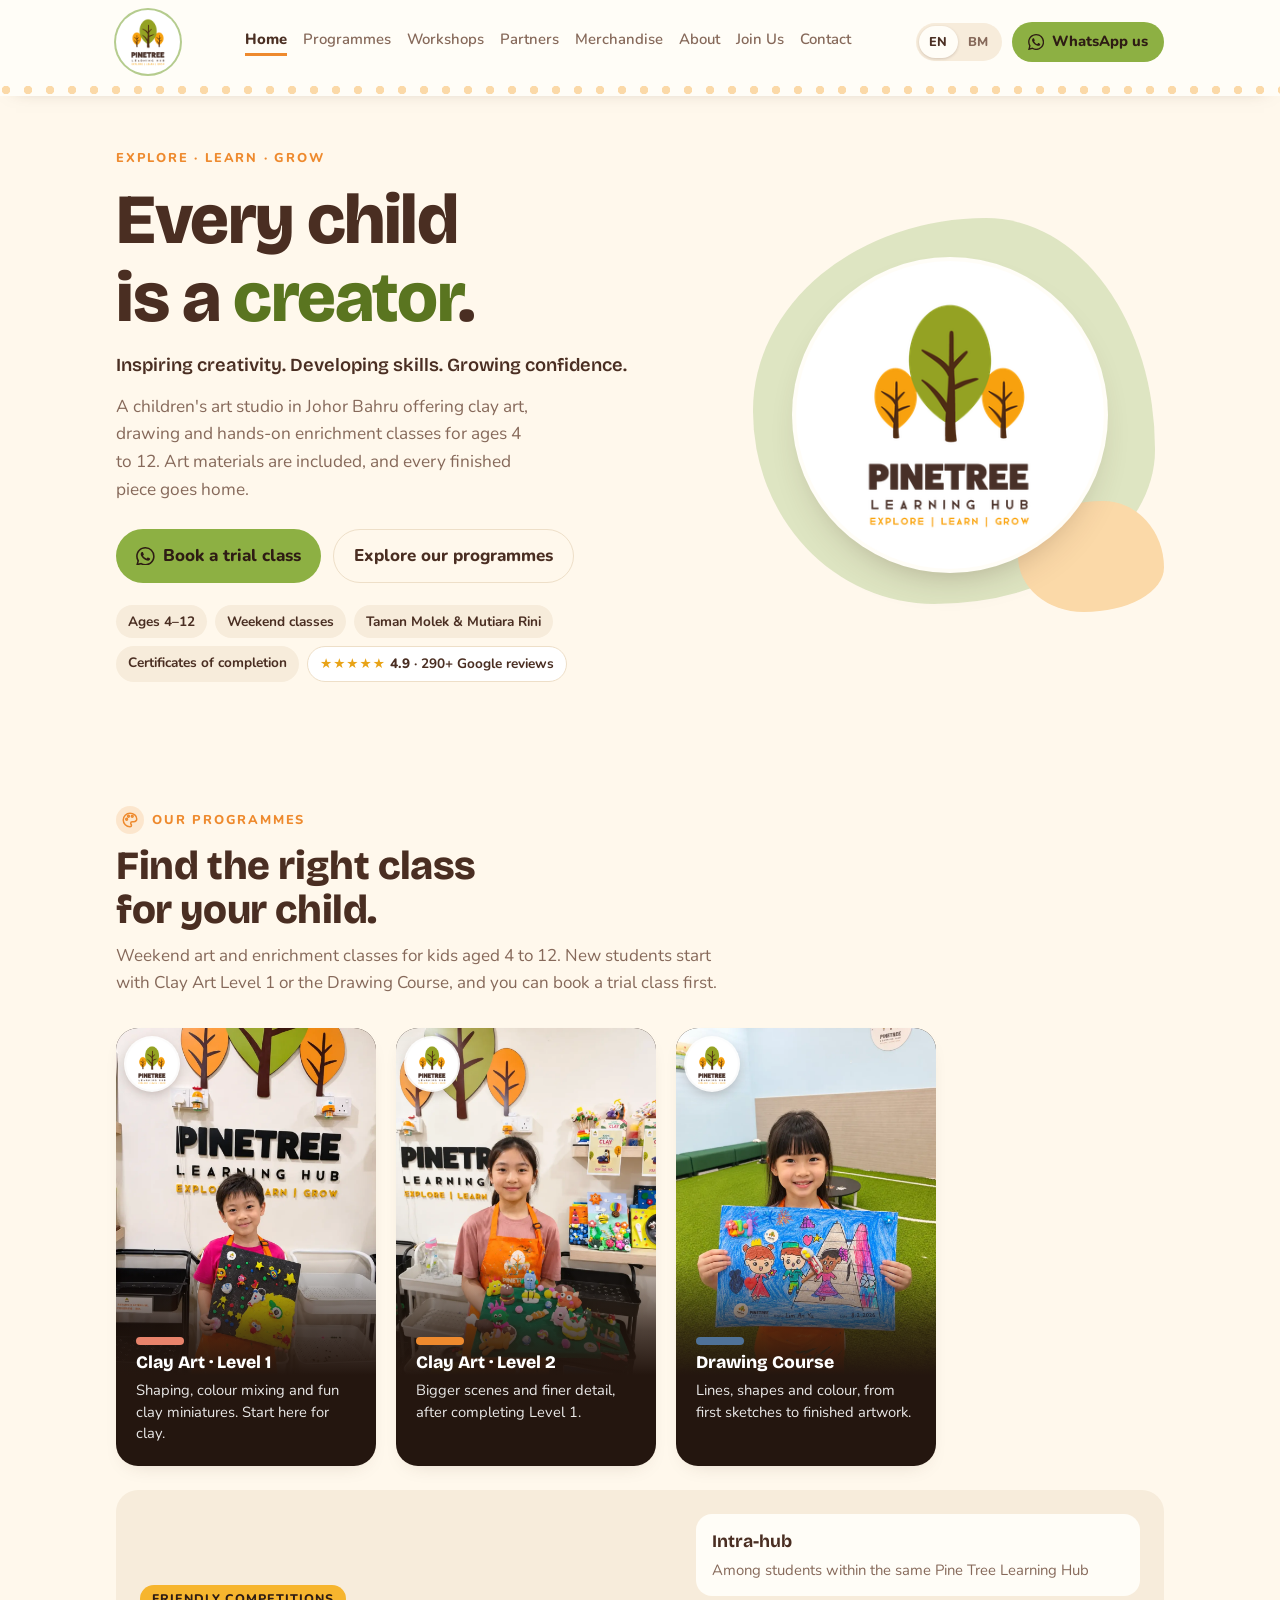
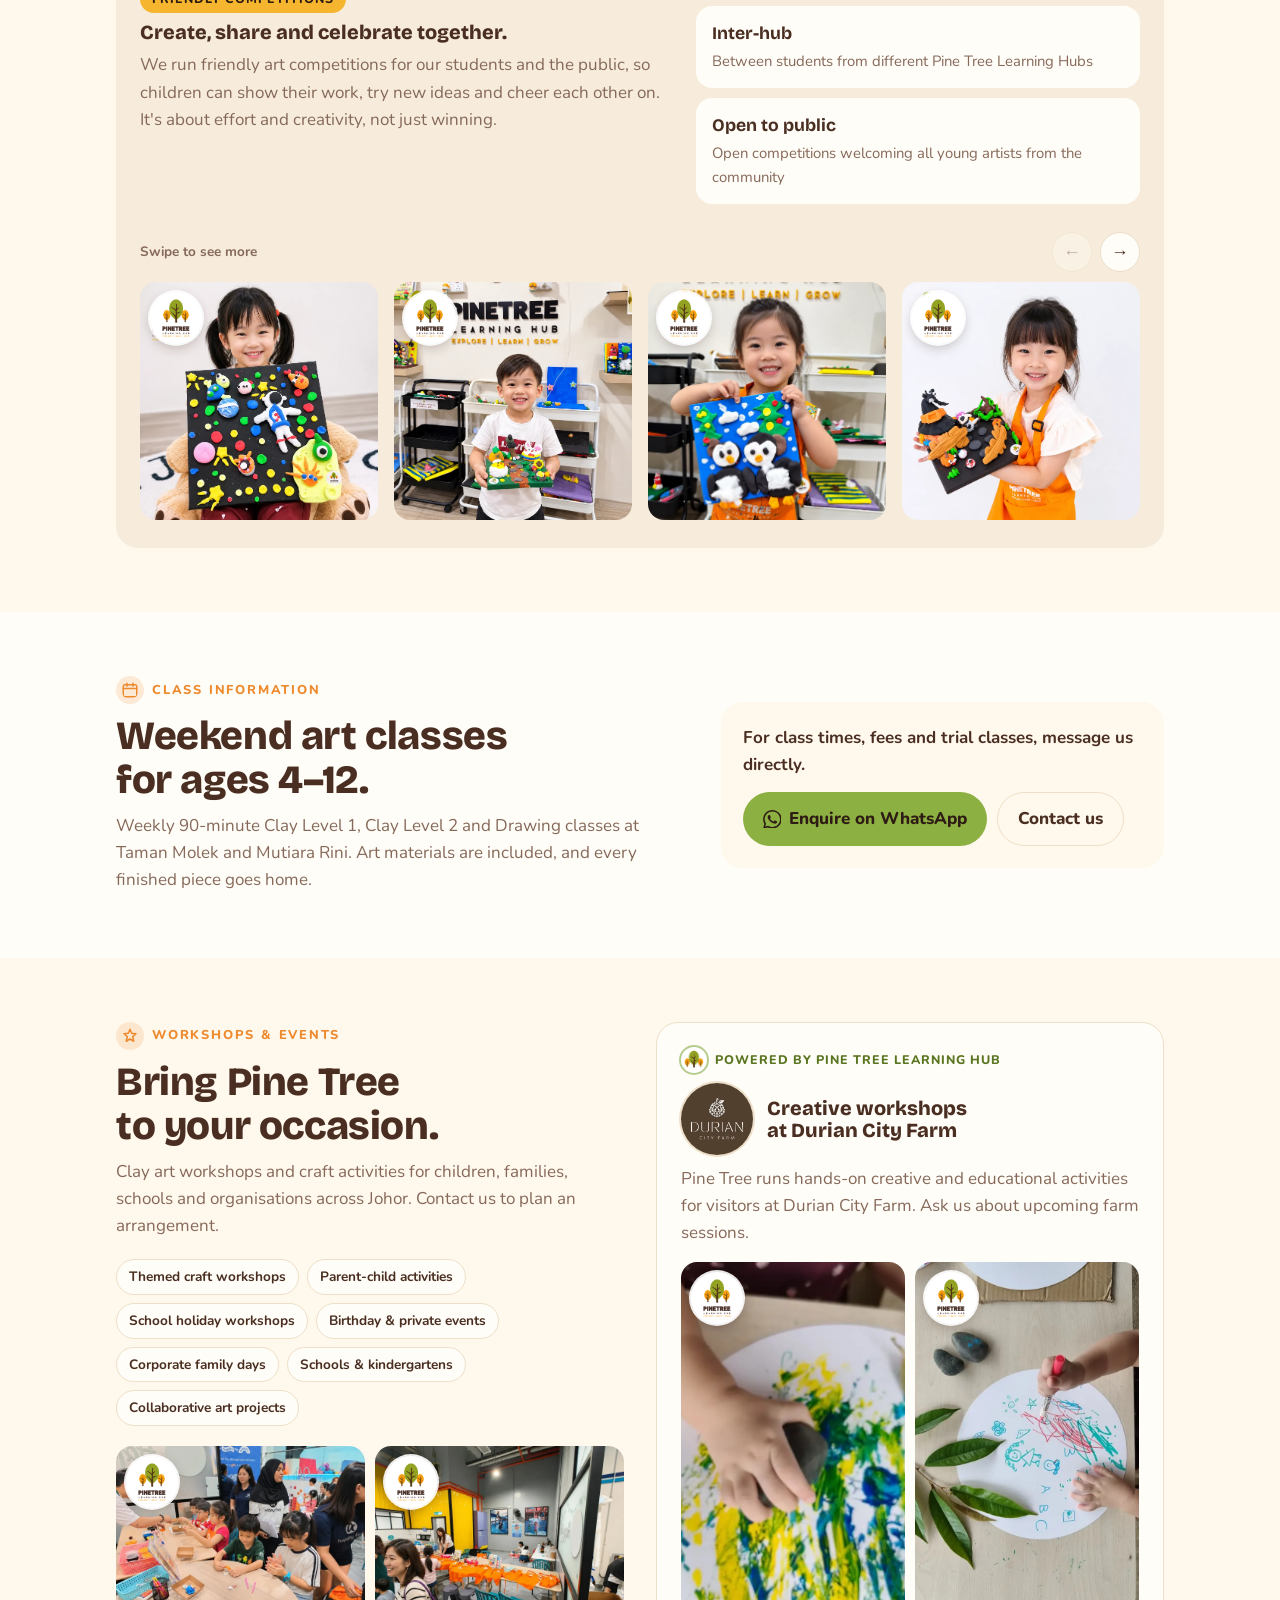
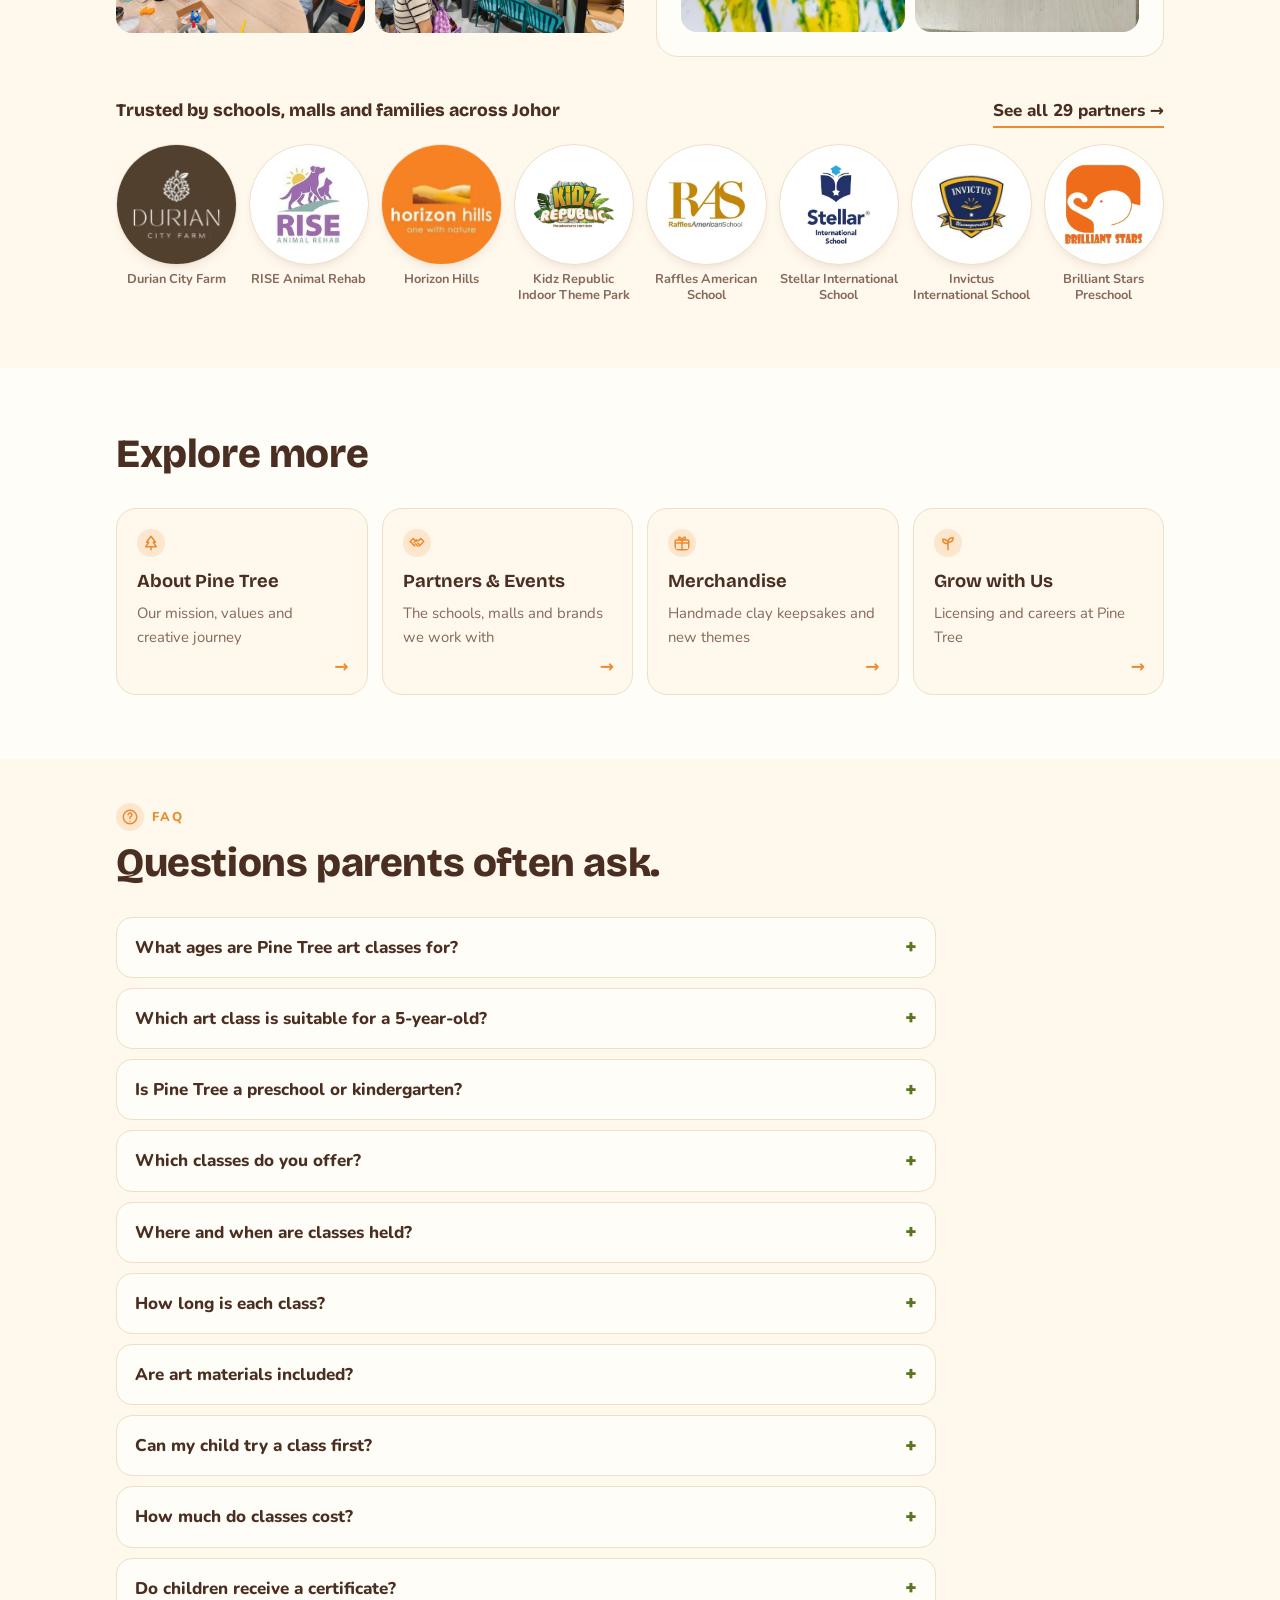
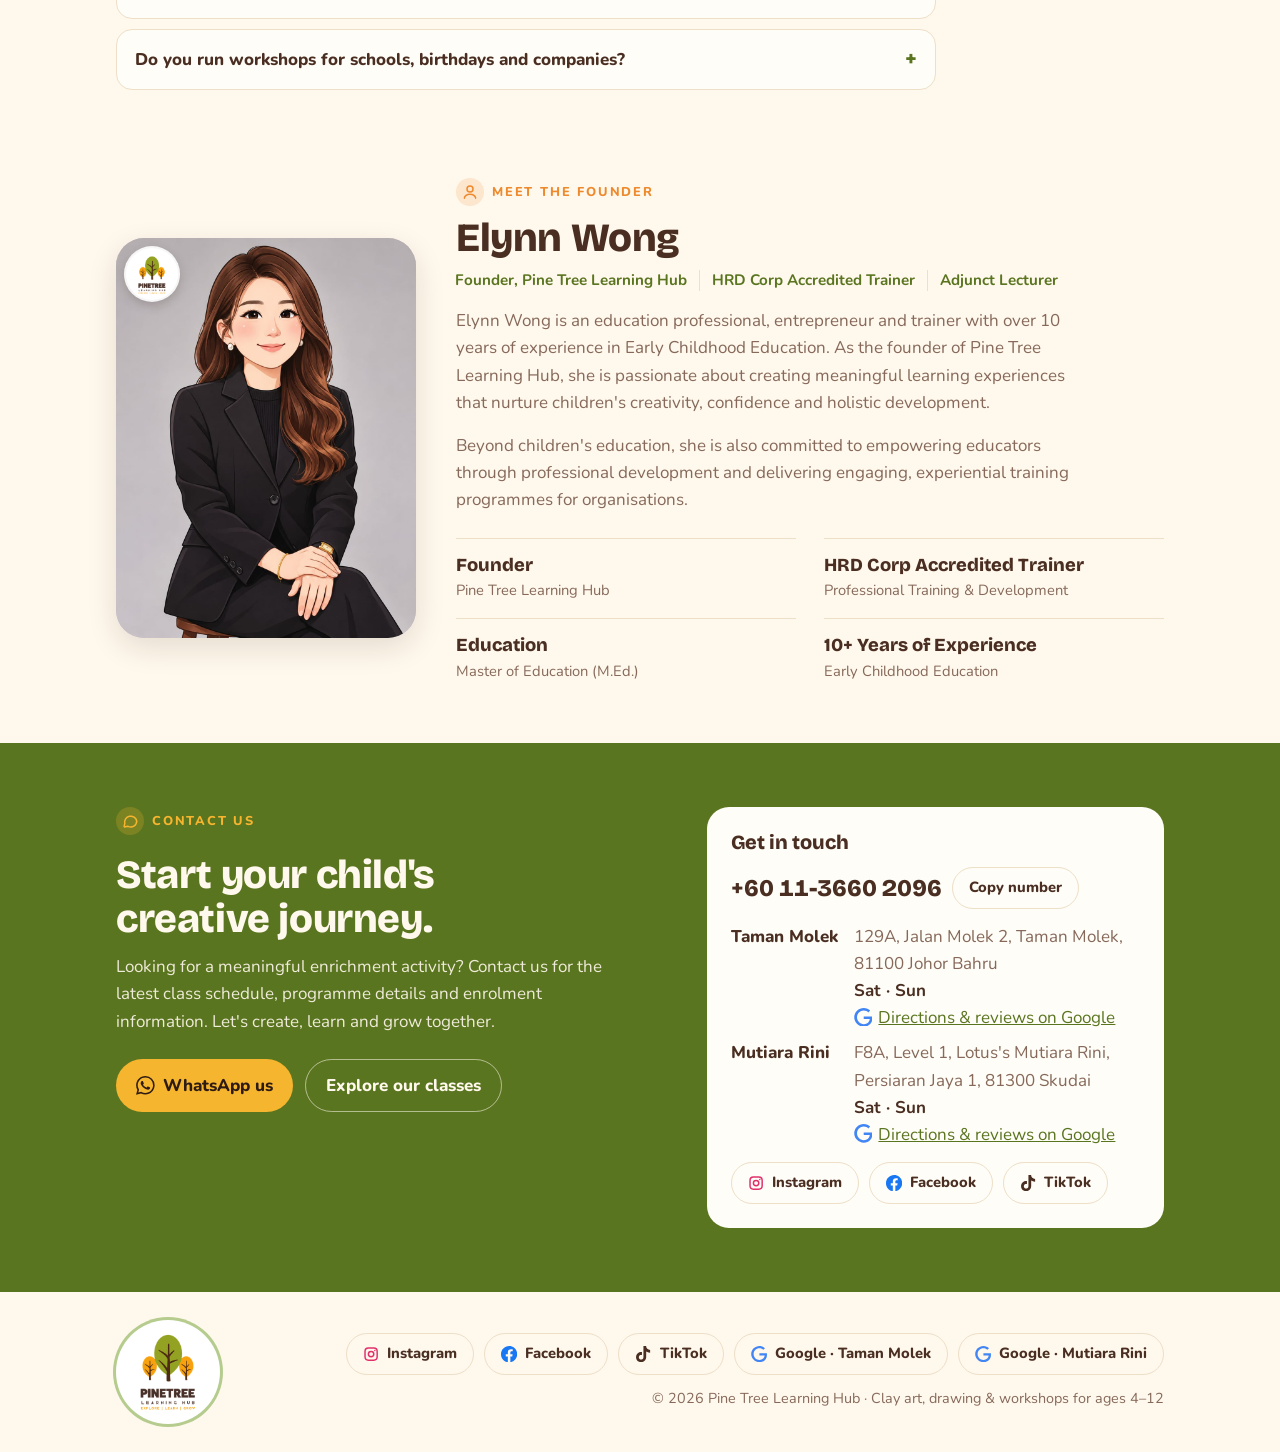
==== commit a26af205: "Target real search queries: art studio, enrichment, 5-year-olds, preschool FAQ Co-Authored-By: Claud" ====
--- a/index.html
+++ b/index.html
@@ -3,15 +3,15 @@
 <head>
 <meta charset="utf-8">
 <meta name="viewport" content="width=device-width,initial-scale=1,viewport-fit=cover">
-<meta name="description" content="Weekend clay art and drawing classes for children aged 4–12 in Taman Molek and Mutiara Rini, Johor Bahru. Materials included. Book a trial class.">
-<title>Children&apos;s Clay &amp; Drawing Classes Johor Bahru | Pine Tree</title>
+<meta name="description" content="Rated 4.9★ on Google. Weekend clay art and drawing classes for children aged 4–12 in Taman Molek and Mutiara Rini, Johor Bahru. Book a trial class.">
+<title>Pine Tree Learning Hub | Children&apos;s Art Classes Johor Bahru</title>
 <link rel="preconnect" href="https://fonts.googleapis.com">
 <link rel="stylesheet" href="https://fonts.googleapis.com/css2?family=Bricolage+Grotesque:opsz,wght@12..96,600;12..96,800&family=Nunito:wght@400;600;700;800&display=swap">
 <meta property="og:type" content="website">
 <meta property="og:site_name" content="Pine Tree Learning Hub">
 <meta property="og:locale" content="en_MY">
-<meta property="og:title" content="Children&apos;s Clay &amp; Drawing Classes Johor Bahru | Pine Tree">
-<meta property="og:description" content="Weekend clay art and drawing classes for children aged 4–12 in Taman Molek and Mutiara Rini, Johor Bahru. Materials included. Book a trial class.">
+<meta property="og:title" content="Pine Tree Learning Hub | Children&apos;s Art Classes Johor Bahru">
+<meta property="og:description" content="Rated 4.9★ on Google. Weekend clay art and drawing classes for children aged 4–12 in Taman Molek and Mutiara Rini, Johor Bahru. Book a trial class.">
 <meta property="og:url" content="https://pinetreelearninghub.com/">
 <meta property="og:image" content="https://pinetreelearninghub.com/images/share-preview-v2.jpg">
 <meta property="og:image:width" content="1200">
@@ -27,7 +27,7 @@
 <link rel="manifest" href="site.webmanifest?v=2">
 <meta name="theme-color" content="#5A7520">
 <link rel="stylesheet" href="styles.css">
-<script type="application/ld+json">{"@context":"https://schema.org","@graph":[{"@type":["EducationalOrganization","LocalBusiness"],"@id":"https://pinetreelearninghub.com/#organization","name":"Pine Tree Learning Hub","slogan":"Explore · Learn · Grow","url":"https://pinetreelearninghub.com/","logo":"https://pinetreelearninghub.com/favicon-192.png","image":"https://pinetreelearninghub.com/images/share-preview.jpg","description":"Clay art, drawing and hands-on creative classes and workshops for children aged 4 to 12 in Johor Bahru, Malaysia.","telephone":"+60 11-3660 2096","priceRange":"RM","address":{"@type":"PostalAddress","addressLocality":"Johor Bahru","addressRegion":"Johor","addressCountry":"MY"},"areaServed":[{"@type":"City","name":"Johor Bahru"},{"@type":"State","name":"Johor"}],"location":[{"@type":["LocalBusiness","Place"],"@id":"https://pinetreelearninghub.com/#taman-molek","name":"Pine Tree Learning Hub Taman Molek","hasMap":"https://share.google/22U3CTpWmv0Kdsycc","telephone":"+60 11-3660 2096","parentOrganization":{"@id":"https://pinetreelearninghub.com/#organization"},"address":{"@type":"PostalAddress","streetAddress":"129A, Jalan Molek 2, Taman Molek","postalCode":"81100","addressLocality":"Johor Bahru","addressRegion":"Johor","addressCountry":"MY"},"openingHoursSpecification":[{"@type":"OpeningHoursSpecification","dayOfWeek":"Saturday","opens":"10:00","closes":"18:00"},{"@type":"OpeningHoursSpecification","dayOfWeek":"Sunday","opens":"10:00","closes":"13:30"}]},{"@type":["LocalBusiness","Place"],"@id":"https://pinetreelearninghub.com/#mutiara-rini","name":"Pine Tree Learning Hub Mutiara Rini","hasMap":"https://share.google/lBXb8PNnRusYEvke7","telephone":"+60 11-3660 2096","parentOrganization":{"@id":"https://pinetreelearninghub.com/#organization"},"address":{"@type":"PostalAddress","streetAddress":"F8A, Level 1, Lotus's Mutiara Rini, Persiaran Jaya 1, Mutiara Rini","postalCode":"81300","addressLocality":"Skudai","addressRegion":"Johor","addressCountry":"MY"},"openingHoursSpecification":[{"@type":"OpeningHoursSpecification","dayOfWeek":"Saturday","opens":"10:00","closes":"18:00"},{"@type":"OpeningHoursSpecification","dayOfWeek":"Sunday","opens":"10:00","closes":"13:30"}]}],"founder":{"@id":"https://pinetreelearninghub.com/#founder"},"sameAs":["https://www.instagram.com/pinetreelearninghubmy","https://www.tiktok.com/@pinetreelearninghubmy","https://www.facebook.com/share/1BGgJJ8tQp/"],"contactPoint":{"@type":"ContactPoint","telephone":"+60 11-3660 2096","contactType":"customer service","availableLanguage":["English","Malay"],"url":"https://wa.me/601136602096"}},{"@type":"WebSite","@id":"https://pinetreelearninghub.com/#website","url":"https://pinetreelearninghub.com/","name":"Pine Tree Learning Hub","inLanguage":"en-MY","publisher":{"@id":"https://pinetreelearninghub.com/#organization"}},{"@type":"Person","@id":"https://pinetreelearninghub.com/#founder","name":"Elynn Wong","jobTitle":"Founder, Pine Tree Learning Hub","image":"https://pinetreelearninghub.com/images/elynn-wong.jpg","description":"Education professional, entrepreneur and HRD Corp Accredited Trainer with over 10 years of experience in Early Childhood Education. Master of Education (M.Ed.).","worksFor":{"@id":"https://pinetreelearninghub.com/#organization"},"knowsAbout":["Early Childhood Education","Children's art education","Professional training and development"]},{"@type":"Course","name":"Clay Art · Level 1","description":"Shaping, colour mixing and fun clay miniatures. The starting level for clay, for children aged 4 to 12.","provider":{"@id":"https://pinetreelearninghub.com/#organization"},"audience":{"@type":"EducationalAudience","educationalRole":"student","audienceType":"Children aged 4 to 12"},"inLanguage":["en","ms"]},{"@type":"Course","name":"Clay Art · Level 2","description":"Bigger scenes and finer detail in clay, for children who have completed Level 1.","provider":{"@id":"https://pinetreelearninghub.com/#organization"},"audience":{"@type":"EducationalAudience","educationalRole":"student","audienceType":"Children aged 4 to 12"},"inLanguage":["en","ms"],"coursePrerequisites":"Clay Art · Level 1"},{"@type":"Course","name":"Drawing Course","description":"Lines, shapes and colour, from first sketches to finished artwork, for children aged 4 to 12.","provider":{"@id":"https://pinetreelearninghub.com/#organization"},"audience":{"@type":"EducationalAudience","educationalRole":"student","audienceType":"Children aged 4 to 12"},"inLanguage":["en","ms"]},{"@type":"FAQPage","@id":"https://pinetreelearninghub.com/#faq","mainEntity":[{"@type":"Question","name":"What ages are Pine Tree art classes for?","acceptedAnswer":{"@type":"Answer","text":"Our classes are for children aged 4 to 12."}},{"@type":"Question","name":"Which classes do you offer?","acceptedAnswer":{"@type":"Answer","text":"We offer Clay Art Level 1 (shaping, colour mixing and fun clay miniatures), Clay Art Level 2 (bigger scenes and finer detail, after completing Level 1) and a Drawing Course (lines, shapes and colour, from first sketches to finished artwork)."}},{"@type":"Question","name":"Where and when are classes held?","acceptedAnswer":{"@type":"Answer","text":"Classes run every Saturday and Sunday at two branches. Taman Molek: 129A, Jalan Molek 2, Taman Molek, 81100 Johor Bahru. Mutiara Rini: F8A, Level 1, Lotus's Mutiara Rini, Persiaran Jaya 1, 81300 Skudai. Message us on WhatsApp for the current timetable."}},{"@type":"Question","name":"How long is each class?","acceptedAnswer":{"@type":"Answer","text":"Each class is 90 minutes, held once a week."}},{"@type":"Question","name":"Are art materials included?","acceptedAnswer":{"@type":"Answer","text":"Yes. All art materials are included, and every finished piece goes home with your child."}},{"@type":"Question","name":"Can my child try a class first?","acceptedAnswer":{"@type":"Answer","text":"Yes. We offer trial classes. Message us on WhatsApp at +60 11-3660 2096 to book one."}},{"@type":"Question","name":"How much do classes cost?","acceptedAnswer":{"@type":"Answer","text":"For current class fees and times, message us on WhatsApp at +60 11-3660 2096 and our team will get back to you."}},{"@type":"Question","name":"Do children receive a certificate?","acceptedAnswer":{"@type":"Answer","text":"Yes. Our programmes are structured in levels, and children receive a certificate of completion that recognises their progress."}},{"@type":"Question","name":"Do you run workshops for schools, birthdays and companies?","acceptedAnswer":{"@type":"Answer","text":"Yes. We run themed craft workshops, parent-child activities, school holiday workshops, birthday and private events, corporate family days, and sessions for schools and kindergartens across Johor."}}]}]}</script>
+<script type="application/ld+json">{"@context":"https://schema.org","@graph":[{"@type":["EducationalOrganization","LocalBusiness"],"@id":"https://pinetreelearninghub.com/#organization","name":"Pine Tree Learning Hub","slogan":"Explore · Learn · Grow","url":"https://pinetreelearninghub.com/","logo":"https://pinetreelearninghub.com/favicon-192.png","image":"https://pinetreelearninghub.com/images/share-preview.jpg","description":"Clay art, drawing and hands-on creative classes and workshops for children aged 4 to 12 in Johor Bahru, Malaysia.","telephone":"+60 11-3660 2096","priceRange":"RM","address":{"@type":"PostalAddress","addressLocality":"Johor Bahru","addressRegion":"Johor","addressCountry":"MY"},"areaServed":[{"@type":"City","name":"Johor Bahru"},{"@type":"State","name":"Johor"}],"location":[{"@type":["LocalBusiness","Place"],"@id":"https://pinetreelearninghub.com/#taman-molek","name":"Pine Tree Learning Hub Taman Molek","hasMap":"https://share.google/22U3CTpWmv0Kdsycc","telephone":"+60 11-3660 2096","parentOrganization":{"@id":"https://pinetreelearninghub.com/#organization"},"address":{"@type":"PostalAddress","streetAddress":"129A, Jalan Molek 2, Taman Molek","postalCode":"81100","addressLocality":"Johor Bahru","addressRegion":"Johor","addressCountry":"MY"},"openingHoursSpecification":[{"@type":"OpeningHoursSpecification","dayOfWeek":"Saturday","opens":"10:00","closes":"18:00"},{"@type":"OpeningHoursSpecification","dayOfWeek":"Sunday","opens":"10:00","closes":"13:30"}]},{"@type":["LocalBusiness","Place"],"@id":"https://pinetreelearninghub.com/#mutiara-rini","name":"Pine Tree Learning Hub Mutiara Rini","hasMap":"https://share.google/lBXb8PNnRusYEvke7","telephone":"+60 11-3660 2096","parentOrganization":{"@id":"https://pinetreelearninghub.com/#organization"},"address":{"@type":"PostalAddress","streetAddress":"F8A, Level 1, Lotus's Mutiara Rini, Persiaran Jaya 1, Mutiara Rini","postalCode":"81300","addressLocality":"Skudai","addressRegion":"Johor","addressCountry":"MY"},"openingHoursSpecification":[{"@type":"OpeningHoursSpecification","dayOfWeek":"Saturday","opens":"10:00","closes":"18:00"},{"@type":"OpeningHoursSpecification","dayOfWeek":"Sunday","opens":"10:00","closes":"13:30"}]}],"founder":{"@id":"https://pinetreelearninghub.com/#founder"},"sameAs":["https://www.instagram.com/pinetreelearninghubmy","https://www.tiktok.com/@pinetreelearninghubmy","https://www.facebook.com/share/1BGgJJ8tQp/"],"contactPoint":{"@type":"ContactPoint","telephone":"+60 11-3660 2096","contactType":"customer service","availableLanguage":["English","Malay"],"url":"https://wa.me/601136602096"}},{"@type":"WebSite","@id":"https://pinetreelearninghub.com/#website","url":"https://pinetreelearninghub.com/","name":"Pine Tree Learning Hub","inLanguage":"en-MY","publisher":{"@id":"https://pinetreelearninghub.com/#organization"}},{"@type":"Person","@id":"https://pinetreelearninghub.com/#founder","name":"Elynn Wong","jobTitle":"Founder, Pine Tree Learning Hub","image":"https://pinetreelearninghub.com/images/elynn-wong.jpg","description":"Education professional, entrepreneur and HRD Corp Accredited Trainer with over 10 years of experience in Early Childhood Education. Master of Education (M.Ed.).","worksFor":{"@id":"https://pinetreelearninghub.com/#organization"},"knowsAbout":["Early Childhood Education","Children's art education","Professional training and development"]},{"@type":"Course","name":"Clay Art · Level 1","description":"Shaping, colour mixing and fun clay miniatures. The starting level for clay, for children aged 4 to 12.","provider":{"@id":"https://pinetreelearninghub.com/#organization"},"audience":{"@type":"EducationalAudience","educationalRole":"student","audienceType":"Children aged 4 to 12"},"inLanguage":["en","ms"]},{"@type":"Course","name":"Clay Art · Level 2","description":"Bigger scenes and finer detail in clay, for children who have completed Level 1.","provider":{"@id":"https://pinetreelearninghub.com/#organization"},"audience":{"@type":"EducationalAudience","educationalRole":"student","audienceType":"Children aged 4 to 12"},"inLanguage":["en","ms"],"coursePrerequisites":"Clay Art · Level 1"},{"@type":"Course","name":"Drawing Course","description":"Lines, shapes and colour, from first sketches to finished artwork, for children aged 4 to 12.","provider":{"@id":"https://pinetreelearninghub.com/#organization"},"audience":{"@type":"EducationalAudience","educationalRole":"student","audienceType":"Children aged 4 to 12"},"inLanguage":["en","ms"]},{"@type":"FAQPage","@id":"https://pinetreelearninghub.com/#faq","mainEntity":[{"@type":"Question","name":"What ages are Pine Tree art classes for?","acceptedAnswer":{"@type":"Answer","text":"Our classes are for children aged 4 to 12."}},{"@type":"Question","name":"Which art class is suitable for a 5-year-old?","acceptedAnswer":{"@type":"Answer","text":"Children from age 4 can join, so 5-year-olds are very welcome. New students usually start with Clay Art Level 1, which builds shaping and colour skills step by step, or the Drawing Course. Book a trial class to see which one your child enjoys most."}},{"@type":"Question","name":"Is Pine Tree a preschool or kindergarten?","acceptedAnswer":{"@type":"Answer","text":"No. Pine Tree Learning Hub is a weekend art enrichment studio, not a preschool. Children aged 4 to 12, including preschoolers, join our clay and drawing classes on Saturdays and Sundays alongside their kindergarten or school."}},{"@type":"Question","name":"Which classes do you offer?","acceptedAnswer":{"@type":"Answer","text":"We offer Clay Art Level 1 (shaping, colour mixing and fun clay miniatures), Clay Art Level 2 (bigger scenes and finer detail, after completing Level 1) and a Drawing Course (lines, shapes and colour, from first sketches to finished artwork)."}},{"@type":"Question","name":"Where and when are classes held?","acceptedAnswer":{"@type":"Answer","text":"Classes run every Saturday and Sunday at two branches. Taman Molek: 129A, Jalan Molek 2, Taman Molek, 81100 Johor Bahru. Mutiara Rini: F8A, Level 1, Lotus's Mutiara Rini, Persiaran Jaya 1, 81300 Skudai. Message us on WhatsApp for the current timetable."}},{"@type":"Question","name":"How long is each class?","acceptedAnswer":{"@type":"Answer","text":"Each class is 90 minutes, held once a week."}},{"@type":"Question","name":"Are art materials included?","acceptedAnswer":{"@type":"Answer","text":"Yes. All art materials are included, and every finished piece goes home with your child."}},{"@type":"Question","name":"Can my child try a class first?","acceptedAnswer":{"@type":"Answer","text":"Yes. We offer trial classes. Message us on WhatsApp at +60 11-3660 2096 to book one."}},{"@type":"Question","name":"How much do classes cost?","acceptedAnswer":{"@type":"Answer","text":"For current class fees and times, message us on WhatsApp at +60 11-3660 2096 and our team will get back to you."}},{"@type":"Question","name":"Do children receive a certificate?","acceptedAnswer":{"@type":"Answer","text":"Yes. Our programmes are structured in levels, and children receive a certificate of completion that recognises their progress."}},{"@type":"Question","name":"Do you run workshops for schools, birthdays and companies?","acceptedAnswer":{"@type":"Answer","text":"Yes. We run themed craft workshops, parent-child activities, school holiday workshops, birthday and private events, corporate family days, and sessions for schools and kindergartens across Johor."}}]}]}</script>
 </head>
 <body data-page="home">
 <header>
@@ -73,7 +73,7 @@
         <p class="eyebrow">Explore · Learn · Grow</p>
         <h1 style="margin-top:14px">Every child is a <em>creator</em>.</h1>
         <p class="sub">Inspiring creativity. Developing skills. Growing confidence.</p>
-        <p class="lead">Clay art, drawing and hands-on creative classes for children aged 4 to 12 in Johor Bahru. Art materials are included, and every finished piece goes home.</p>
+        <p class="lead">A children&apos;s art studio in Johor Bahru offering clay art, drawing and hands-on enrichment classes for ages 4 to 12. Art materials are included, and every finished piece goes home.</p>
         <div class="ctas">
           <a class="btn" href="https://wa.me/601136602096" target="_blank" rel="noopener"><svg class="ico ico-wa" viewBox="0 0 24 24" aria-hidden="true"><path fill="currentColor" d="M17.47 14.38c-.3-.15-1.76-.87-2.03-.97-.27-.1-.47-.15-.67.15-.2.3-.77.97-.94 1.16-.17.2-.35.22-.64.08-.3-.15-1.26-.46-2.39-1.48-.88-.79-1.48-1.76-1.65-2.06-.17-.3-.02-.46.13-.6.13-.14.3-.35.45-.52.15-.17.2-.3.3-.5.1-.2.05-.37-.03-.52-.07-.15-.67-1.61-.92-2.2-.24-.58-.49-.5-.67-.51h-.57c-.2 0-.52.07-.79.37-.27.3-1.04 1.02-1.04 2.48s1.07 2.88 1.21 3.07c.15.2 2.1 3.2 5.08 4.49.71.3 1.26.49 1.7.63.71.22 1.36.19 1.87.12.57-.09 1.76-.72 2-1.42.25-.69.25-1.29.18-1.41-.08-.13-.28-.2-.57-.35m-5.42 7.4h-.01a9.87 9.87 0 0 1-5.03-1.38l-.36-.21-3.74.98 1-3.65-.24-.37a9.86 9.86 0 0 1-1.51-5.26c0-5.45 4.44-9.88 9.89-9.88 2.64 0 5.12 1.03 6.99 2.9a9.83 9.83 0 0 1 2.89 6.99c0 5.45-4.44 9.88-9.88 9.88m8.41-18.3A11.82 11.82 0 0 0 12.05 0C5.5 0 .16 5.34.16 11.89c0 2.1.55 4.14 1.59 5.95L.06 24l6.3-1.65a11.88 11.88 0 0 0 5.68 1.45h.01c6.55 0 11.89-5.34 11.89-11.89a11.82 11.82 0 0 0-3.48-8.41Z"/></svg>Book a trial class</a>
           <a class="btn ghost" href="#programmes">Explore our programmes</a>
@@ -96,6 +96,7 @@
       <div class="sec-head">
         <p class="eyebrow eb"><svg class="eb-ico" viewBox="0 0 24 24" aria-hidden="true" fill="none" stroke="currentColor" stroke-width="2" stroke-linecap="round" stroke-linejoin="round"><path d="M12 3a9 9 0 1 0 0 18c1.2 0 2-.9 2-2 0-.6-.3-1-.6-1.4-.3-.4-.5-.8-.5-1.3 0-1.1.9-2 2-2h2.3A3.8 3.8 0 0 0 21 10.5C21 6.4 17 3 12 3Z"/><circle cx="7.5" cy="11" r="1.2"/><circle cx="10" cy="7" r="1.2"/><circle cx="15" cy="7" r="1.2"/></svg><span>Our programmes</span></p>
         <h2>Find the right class for your child.</h2>
+        <p>Weekend art and enrichment classes for kids aged 4 to 12. New students start with Clay Art Level 1 or the Drawing Course, and you can book a trial class first.</p>
       </div>
       <div class="progs">
         <article class="prog has-photo">
@@ -170,7 +171,7 @@
           <div class="sec-head" style="margin-bottom:20px">
             <p class="eyebrow eb"><svg class="eb-ico" viewBox="0 0 24 24" aria-hidden="true" fill="none" stroke="currentColor" stroke-width="2" stroke-linecap="round" stroke-linejoin="round"><path d="M12 3l2.2 5.3L20 9l-4.4 3.8L17 19l-5-3-5 3 1.4-6.2L4 9l5.8-.7z"/></svg><span>Workshops &amp; events</span></p>
             <h2>Bring Pine Tree to your occasion.</h2>
-            <p>Art and craft activities for children, families, schools and organisations. Contact us to plan an arrangement.</p>
+            <p>Clay art workshops and craft activities for children, families, schools and organisations across Johor. Contact us to plan an arrangement.</p>
           </div>
           <div class="ws-list">
             <span class="chip">Themed craft workshops</span>
@@ -234,6 +235,8 @@
       </div>
       <div class="faq">
         <details><summary>What ages are Pine Tree art classes for?</summary><p>Our classes are for children aged 4 to 12.</p></details>
+        <details><summary>Which art class is suitable for a 5-year-old?</summary><p>Children from age 4 can join, so 5-year-olds are very welcome. New students usually start with Clay Art Level 1, which builds shaping and colour skills step by step, or the Drawing Course. Book a trial class to see which one your child enjoys most.</p></details>
+        <details><summary>Is Pine Tree a preschool or kindergarten?</summary><p>No. Pine Tree Learning Hub is a weekend art enrichment studio, not a preschool. Children aged 4 to 12, including preschoolers, join our clay and drawing classes on Saturdays and Sundays alongside their kindergarten or school.</p></details>
         <details><summary>Which classes do you offer?</summary><p>We offer Clay Art Level 1 (shaping, colour mixing and fun clay miniatures), Clay Art Level 2 (bigger scenes and finer detail, after completing Level 1) and a Drawing Course (lines, shapes and colour, from first sketches to finished artwork).</p></details>
         <details><summary>Where and when are classes held?</summary><p>Classes run every Saturday and Sunday at two branches. Taman Molek: 129A, Jalan Molek 2, Taman Molek, 81100 Johor Bahru. Mutiara Rini: F8A, Level 1, Lotus's Mutiara Rini, Persiaran Jaya 1, 81300 Skudai. Message us on WhatsApp for the current timetable.</p></details>
         <details><summary>How long is each class?</summary><p>Each class is 90 minutes, held once a week.</p></details>
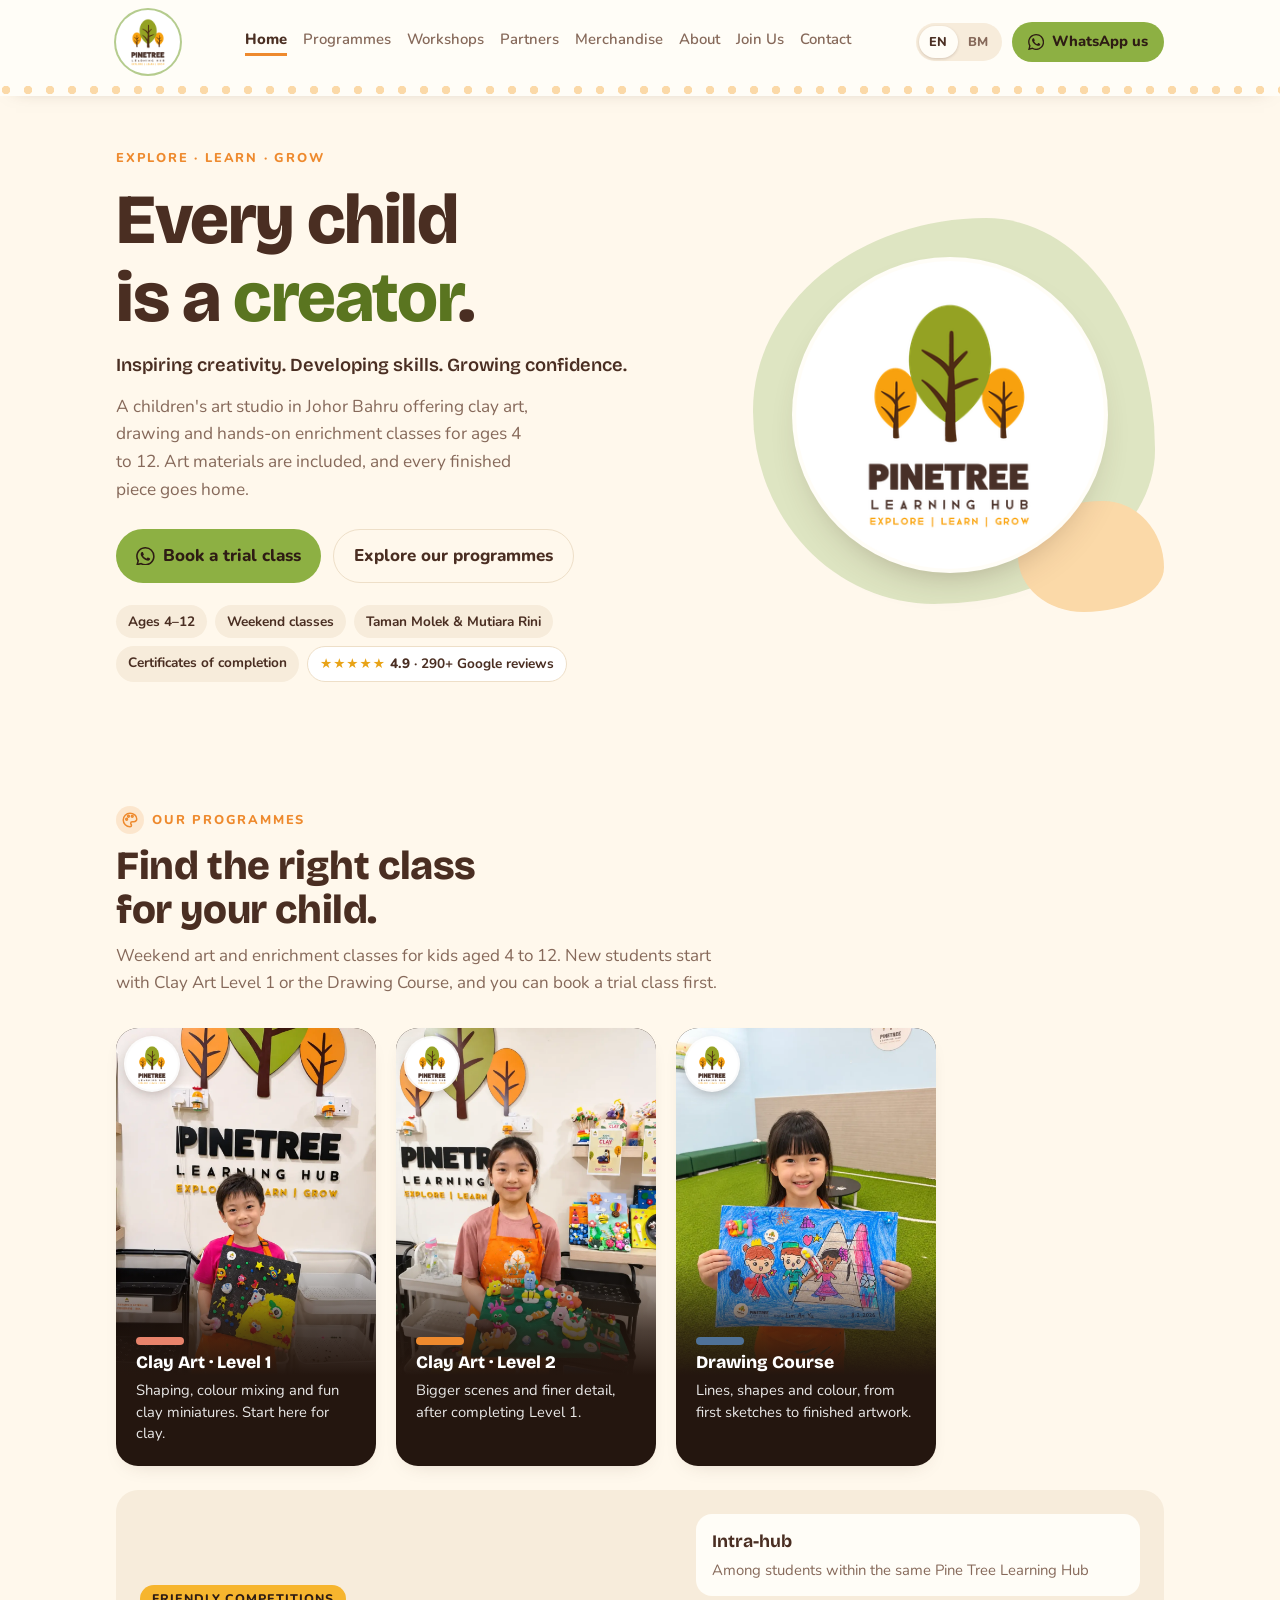
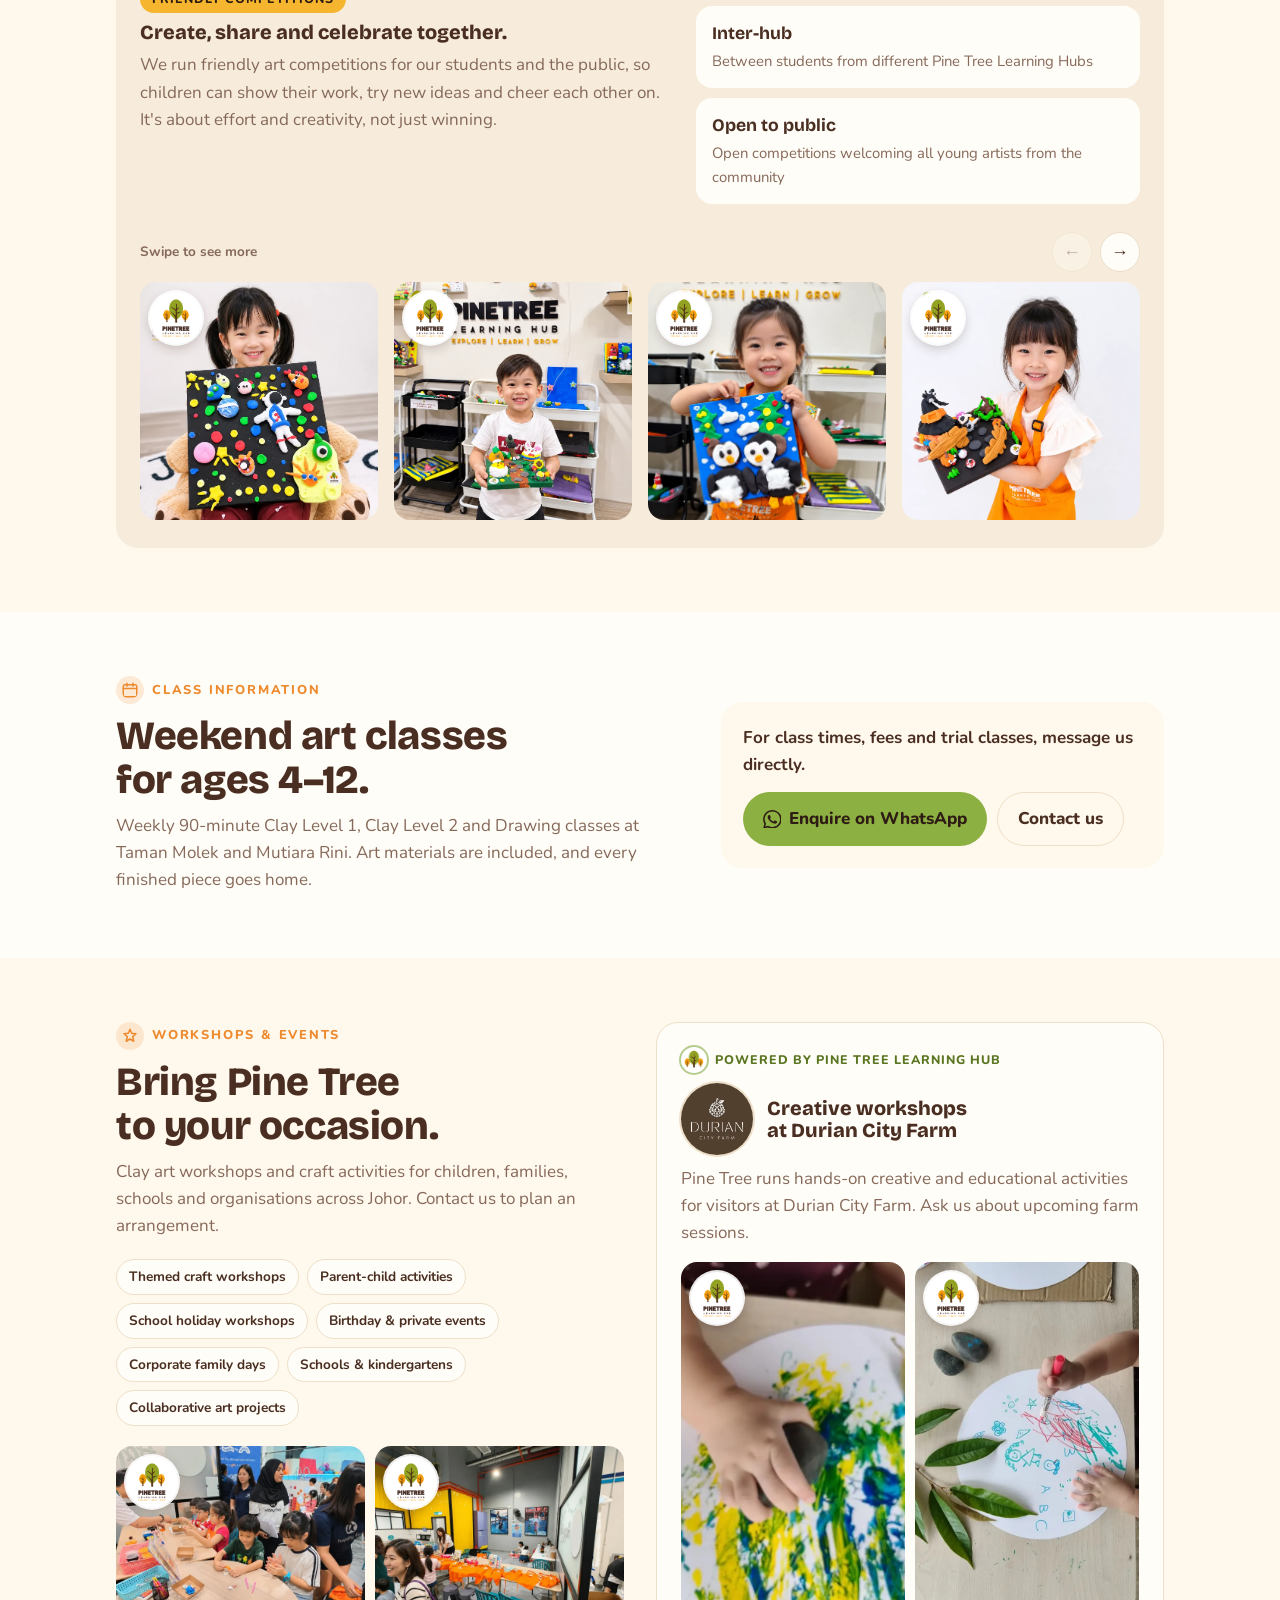
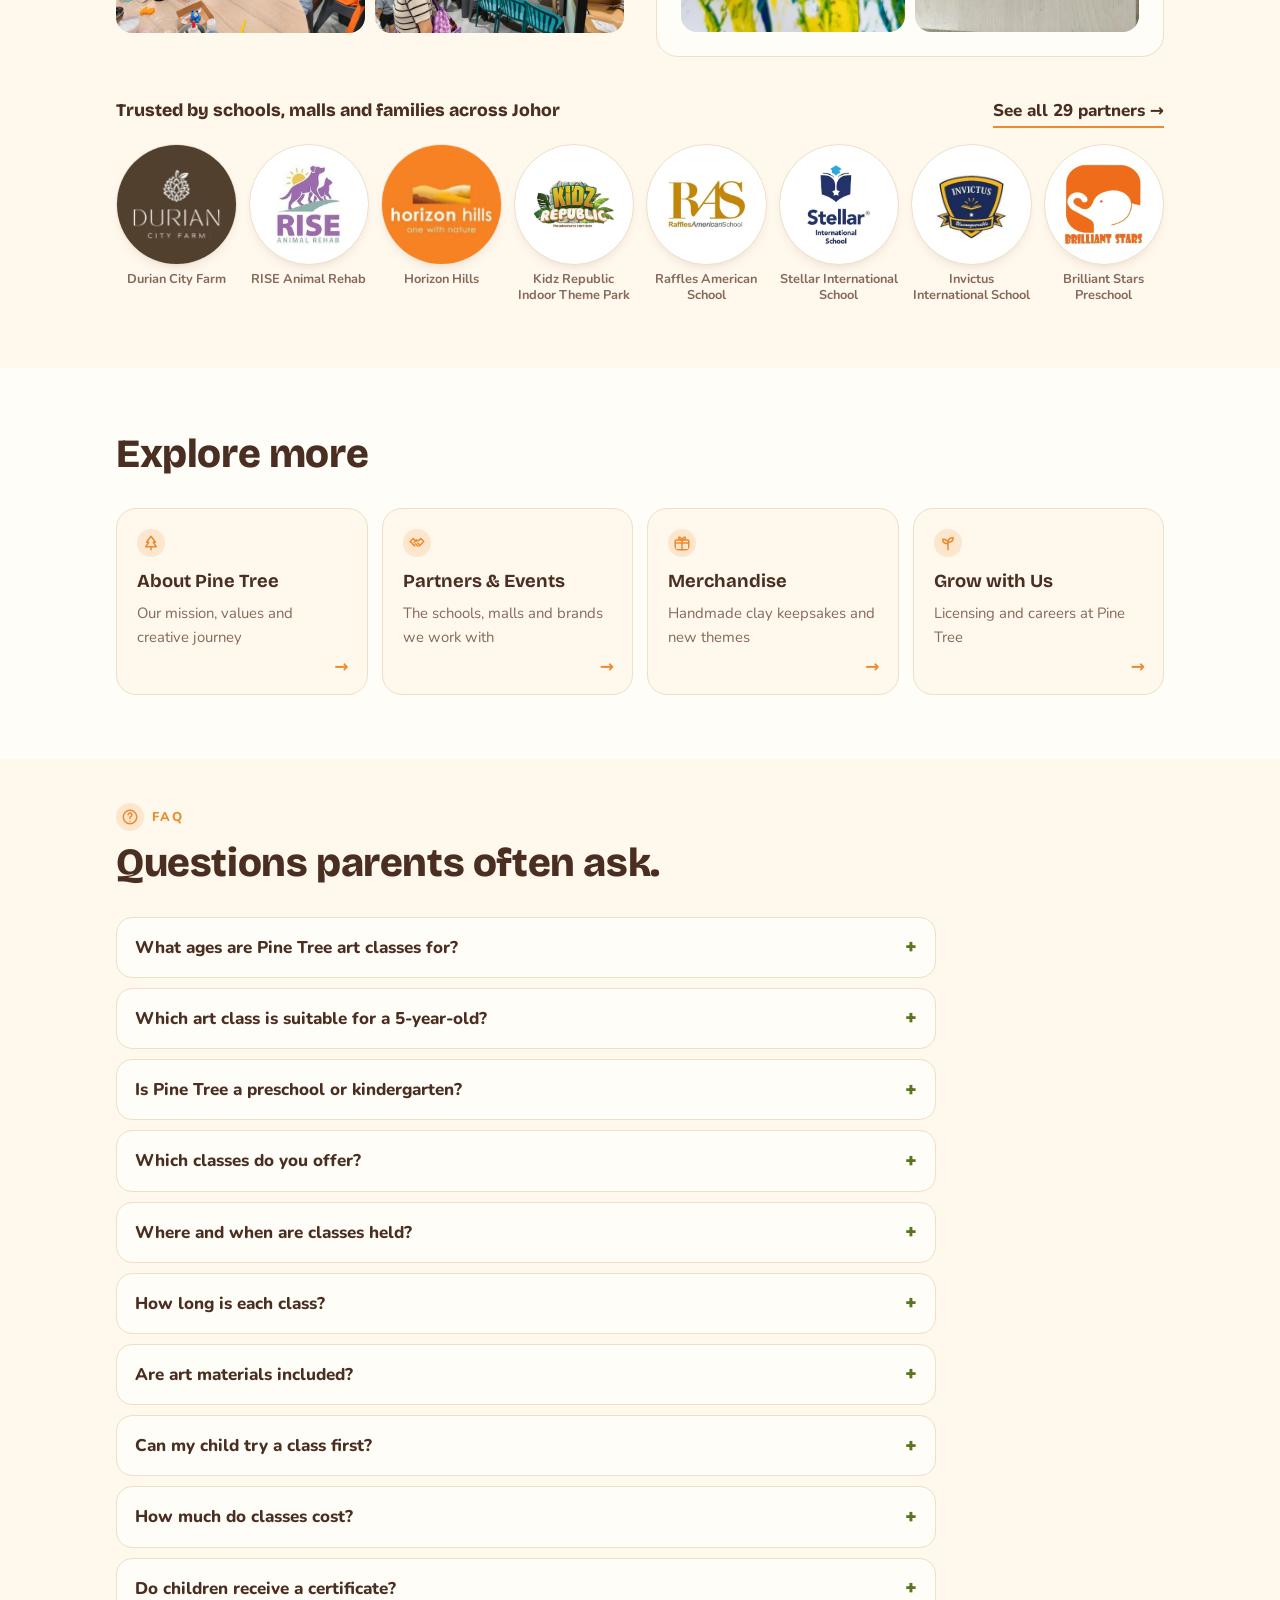
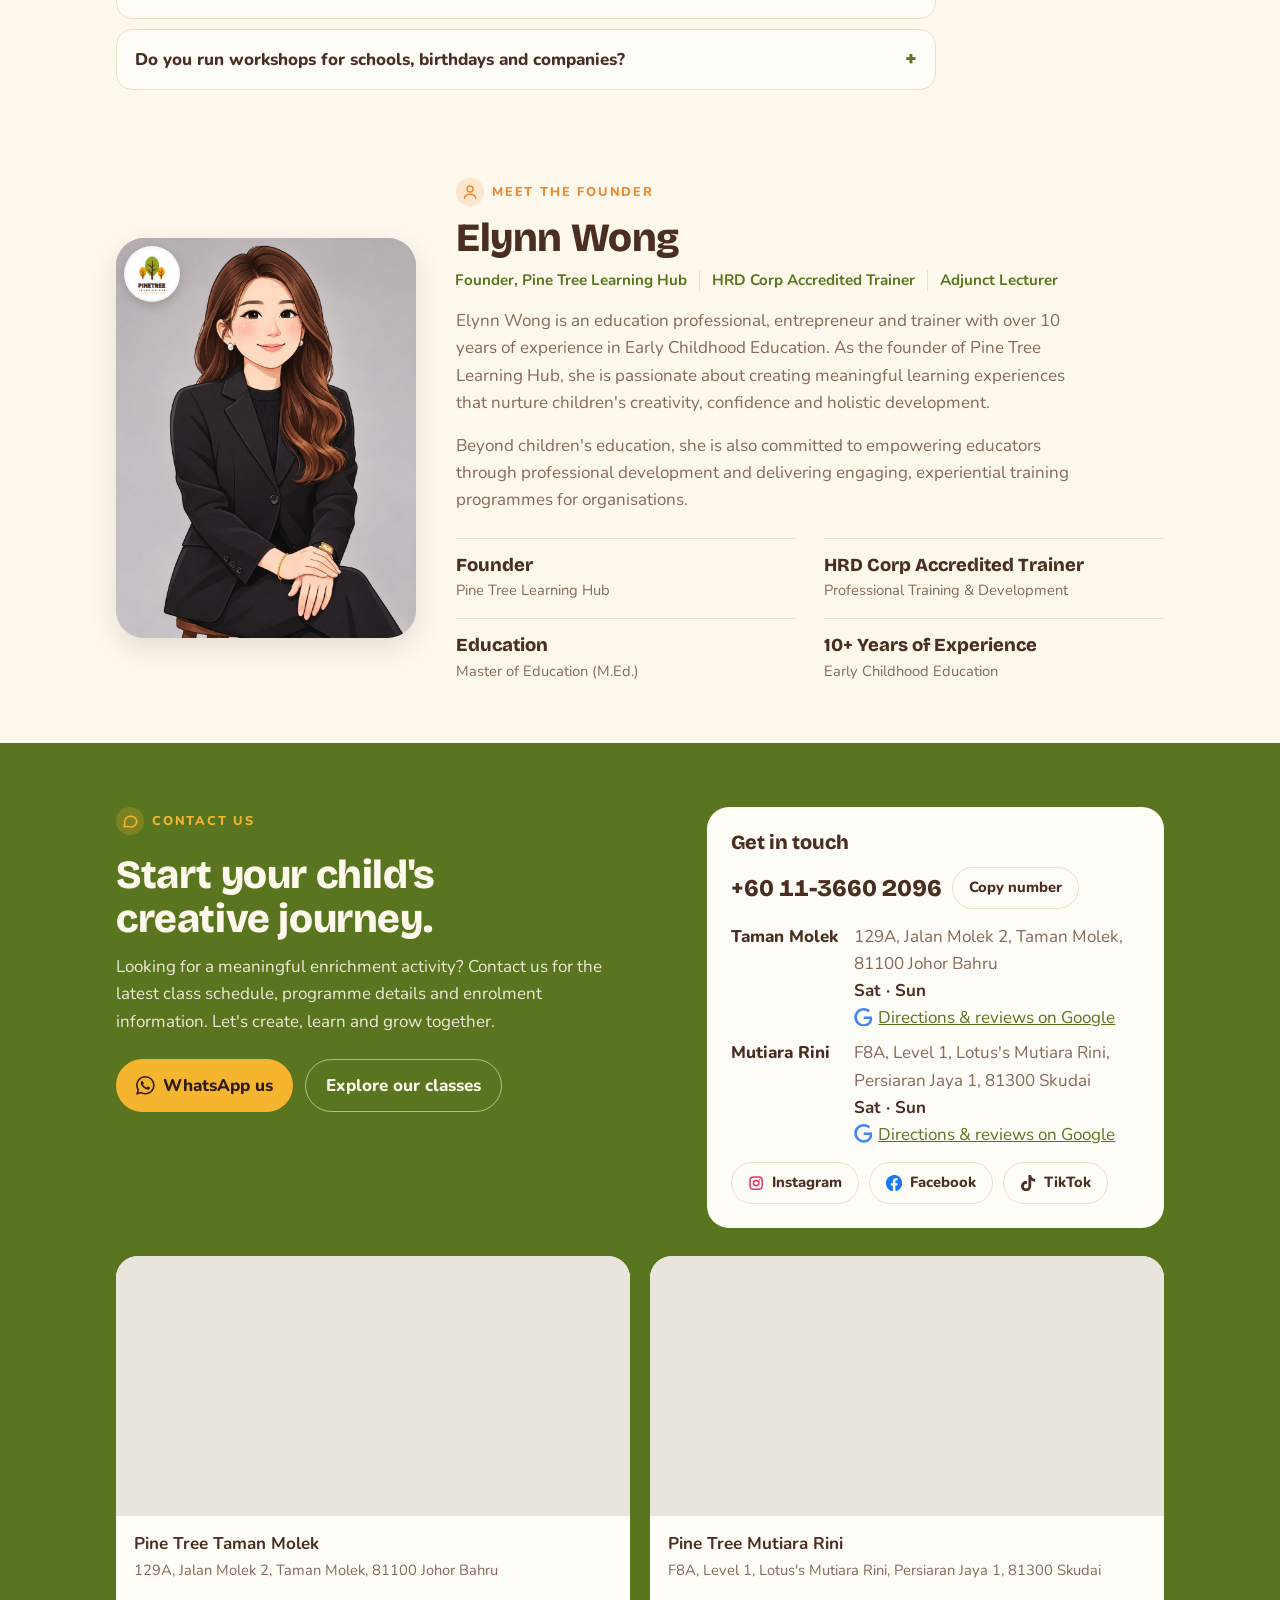
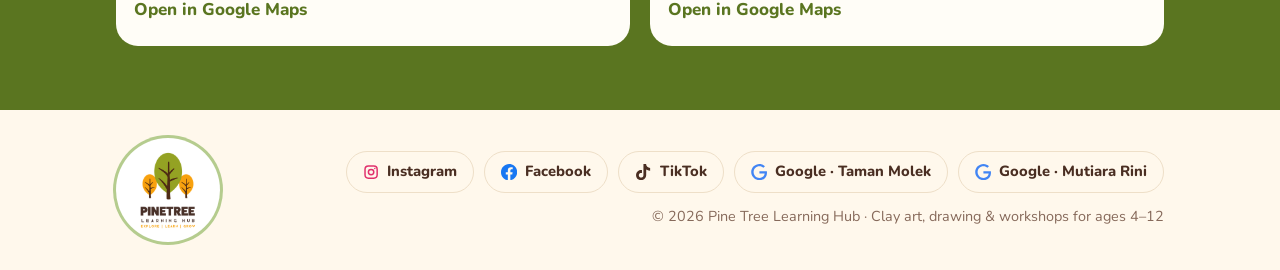
==== commit ad48b7e3: "Add Google Maps for both branches in Contact section Co-Authored-By: Claude Opus 5.5 <noreply@anthro" ====
--- a/index.html
+++ b/index.html
@@ -27,7 +27,7 @@
 <link rel="manifest" href="site.webmanifest?v=2">
 <meta name="theme-color" content="#5A7520">
 <link rel="stylesheet" href="styles.css">
-<script type="application/ld+json">{"@context":"https://schema.org","@graph":[{"@type":["EducationalOrganization","LocalBusiness"],"@id":"https://pinetreelearninghub.com/#organization","name":"Pine Tree Learning Hub","slogan":"Explore · Learn · Grow","url":"https://pinetreelearninghub.com/","logo":"https://pinetreelearninghub.com/favicon-192.png","image":"https://pinetreelearninghub.com/images/share-preview.jpg","description":"Clay art, drawing and hands-on creative classes and workshops for children aged 4 to 12 in Johor Bahru, Malaysia.","telephone":"+60 11-3660 2096","priceRange":"RM","address":{"@type":"PostalAddress","addressLocality":"Johor Bahru","addressRegion":"Johor","addressCountry":"MY"},"areaServed":[{"@type":"City","name":"Johor Bahru"},{"@type":"State","name":"Johor"}],"location":[{"@type":["LocalBusiness","Place"],"@id":"https://pinetreelearninghub.com/#taman-molek","name":"Pine Tree Learning Hub Taman Molek","hasMap":"https://share.google/22U3CTpWmv0Kdsycc","telephone":"+60 11-3660 2096","parentOrganization":{"@id":"https://pinetreelearninghub.com/#organization"},"address":{"@type":"PostalAddress","streetAddress":"129A, Jalan Molek 2, Taman Molek","postalCode":"81100","addressLocality":"Johor Bahru","addressRegion":"Johor","addressCountry":"MY"},"openingHoursSpecification":[{"@type":"OpeningHoursSpecification","dayOfWeek":"Saturday","opens":"10:00","closes":"18:00"},{"@type":"OpeningHoursSpecification","dayOfWeek":"Sunday","opens":"10:00","closes":"13:30"}]},{"@type":["LocalBusiness","Place"],"@id":"https://pinetreelearninghub.com/#mutiara-rini","name":"Pine Tree Learning Hub Mutiara Rini","hasMap":"https://share.google/lBXb8PNnRusYEvke7","telephone":"+60 11-3660 2096","parentOrganization":{"@id":"https://pinetreelearninghub.com/#organization"},"address":{"@type":"PostalAddress","streetAddress":"F8A, Level 1, Lotus's Mutiara Rini, Persiaran Jaya 1, Mutiara Rini","postalCode":"81300","addressLocality":"Skudai","addressRegion":"Johor","addressCountry":"MY"},"openingHoursSpecification":[{"@type":"OpeningHoursSpecification","dayOfWeek":"Saturday","opens":"10:00","closes":"18:00"},{"@type":"OpeningHoursSpecification","dayOfWeek":"Sunday","opens":"10:00","closes":"13:30"}]}],"founder":{"@id":"https://pinetreelearninghub.com/#founder"},"sameAs":["https://www.instagram.com/pinetreelearninghubmy","https://www.tiktok.com/@pinetreelearninghubmy","https://www.facebook.com/share/1BGgJJ8tQp/"],"contactPoint":{"@type":"ContactPoint","telephone":"+60 11-3660 2096","contactType":"customer service","availableLanguage":["English","Malay"],"url":"https://wa.me/601136602096"}},{"@type":"WebSite","@id":"https://pinetreelearninghub.com/#website","url":"https://pinetreelearninghub.com/","name":"Pine Tree Learning Hub","inLanguage":"en-MY","publisher":{"@id":"https://pinetreelearninghub.com/#organization"}},{"@type":"Person","@id":"https://pinetreelearninghub.com/#founder","name":"Elynn Wong","jobTitle":"Founder, Pine Tree Learning Hub","image":"https://pinetreelearninghub.com/images/elynn-wong.jpg","description":"Education professional, entrepreneur and HRD Corp Accredited Trainer with over 10 years of experience in Early Childhood Education. Master of Education (M.Ed.).","worksFor":{"@id":"https://pinetreelearninghub.com/#organization"},"knowsAbout":["Early Childhood Education","Children's art education","Professional training and development"]},{"@type":"Course","name":"Clay Art · Level 1","description":"Shaping, colour mixing and fun clay miniatures. The starting level for clay, for children aged 4 to 12.","provider":{"@id":"https://pinetreelearninghub.com/#organization"},"audience":{"@type":"EducationalAudience","educationalRole":"student","audienceType":"Children aged 4 to 12"},"inLanguage":["en","ms"]},{"@type":"Course","name":"Clay Art · Level 2","description":"Bigger scenes and finer detail in clay, for children who have completed Level 1.","provider":{"@id":"https://pinetreelearninghub.com/#organization"},"audience":{"@type":"EducationalAudience","educationalRole":"student","audienceType":"Children aged 4 to 12"},"inLanguage":["en","ms"],"coursePrerequisites":"Clay Art · Level 1"},{"@type":"Course","name":"Drawing Course","description":"Lines, shapes and colour, from first sketches to finished artwork, for children aged 4 to 12.","provider":{"@id":"https://pinetreelearninghub.com/#organization"},"audience":{"@type":"EducationalAudience","educationalRole":"student","audienceType":"Children aged 4 to 12"},"inLanguage":["en","ms"]},{"@type":"FAQPage","@id":"https://pinetreelearninghub.com/#faq","mainEntity":[{"@type":"Question","name":"What ages are Pine Tree art classes for?","acceptedAnswer":{"@type":"Answer","text":"Our classes are for children aged 4 to 12."}},{"@type":"Question","name":"Which art class is suitable for a 5-year-old?","acceptedAnswer":{"@type":"Answer","text":"Children from age 4 can join, so 5-year-olds are very welcome. New students usually start with Clay Art Level 1, which builds shaping and colour skills step by step, or the Drawing Course. Book a trial class to see which one your child enjoys most."}},{"@type":"Question","name":"Is Pine Tree a preschool or kindergarten?","acceptedAnswer":{"@type":"Answer","text":"No. Pine Tree Learning Hub is a weekend art enrichment studio, not a preschool. Children aged 4 to 12, including preschoolers, join our clay and drawing classes on Saturdays and Sundays alongside their kindergarten or school."}},{"@type":"Question","name":"Which classes do you offer?","acceptedAnswer":{"@type":"Answer","text":"We offer Clay Art Level 1 (shaping, colour mixing and fun clay miniatures), Clay Art Level 2 (bigger scenes and finer detail, after completing Level 1) and a Drawing Course (lines, shapes and colour, from first sketches to finished artwork)."}},{"@type":"Question","name":"Where and when are classes held?","acceptedAnswer":{"@type":"Answer","text":"Classes run every Saturday and Sunday at two branches. Taman Molek: 129A, Jalan Molek 2, Taman Molek, 81100 Johor Bahru. Mutiara Rini: F8A, Level 1, Lotus's Mutiara Rini, Persiaran Jaya 1, 81300 Skudai. Message us on WhatsApp for the current timetable."}},{"@type":"Question","name":"How long is each class?","acceptedAnswer":{"@type":"Answer","text":"Each class is 90 minutes, held once a week."}},{"@type":"Question","name":"Are art materials included?","acceptedAnswer":{"@type":"Answer","text":"Yes. All art materials are included, and every finished piece goes home with your child."}},{"@type":"Question","name":"Can my child try a class first?","acceptedAnswer":{"@type":"Answer","text":"Yes. We offer trial classes. Message us on WhatsApp at +60 11-3660 2096 to book one."}},{"@type":"Question","name":"How much do classes cost?","acceptedAnswer":{"@type":"Answer","text":"For current class fees and times, message us on WhatsApp at +60 11-3660 2096 and our team will get back to you."}},{"@type":"Question","name":"Do children receive a certificate?","acceptedAnswer":{"@type":"Answer","text":"Yes. Our programmes are structured in levels, and children receive a certificate of completion that recognises their progress."}},{"@type":"Question","name":"Do you run workshops for schools, birthdays and companies?","acceptedAnswer":{"@type":"Answer","text":"Yes. We run themed craft workshops, parent-child activities, school holiday workshops, birthday and private events, corporate family days, and sessions for schools and kindergartens across Johor."}}]}]}</script>
+<script type="application/ld+json">{"@context":"https://schema.org","@graph":[{"@type":["EducationalOrganization","LocalBusiness"],"@id":"https://pinetreelearninghub.com/#organization","name":"Pine Tree Learning Hub","slogan":"Explore · Learn · Grow","url":"https://pinetreelearninghub.com/","logo":"https://pinetreelearninghub.com/favicon-192.png","image":"https://pinetreelearninghub.com/images/share-preview.jpg","description":"Clay art, drawing and hands-on creative classes and workshops for children aged 4 to 12 in Johor Bahru, Malaysia.","telephone":"+60 11-3660 2096","priceRange":"RM","address":{"@type":"PostalAddress","addressLocality":"Johor Bahru","addressRegion":"Johor","addressCountry":"MY"},"areaServed":[{"@type":"City","name":"Johor Bahru"},{"@type":"State","name":"Johor"}],"location":[{"@type":["LocalBusiness","Place"],"@id":"https://pinetreelearninghub.com/#taman-molek","name":"Pine Tree Learning Hub Taman Molek","hasMap":"https://share.google/22U3CTpWmv0Kdsycc","telephone":"+60 11-3660 2096","parentOrganization":{"@id":"https://pinetreelearninghub.com/#organization"},"address":{"@type":"PostalAddress","streetAddress":"129A, Jalan Molek 2, Taman Molek","postalCode":"81100","addressLocality":"Johor Bahru","addressRegion":"Johor","addressCountry":"MY"},"openingHoursSpecification":[{"@type":"OpeningHoursSpecification","dayOfWeek":"Saturday","opens":"10:00","closes":"18:00"},{"@type":"OpeningHoursSpecification","dayOfWeek":"Sunday","opens":"10:00","closes":"13:30"}]},{"@type":["LocalBusiness","Place"],"@id":"https://pinetreelearninghub.com/#mutiara-rini","name":"Pine Tree Learning Hub Mutiara Rini","hasMap":"https://share.google/lBXb8PNnRusYEvke7","telephone":"+60 11-3660 2096","parentOrganization":{"@id":"https://pinetreelearninghub.com/#organization"},"address":{"@type":"PostalAddress","streetAddress":"F8A, Level 1, Lotus's Mutiara Rini, Persiaran Jaya 1, Mutiara Rini","postalCode":"81300","addressLocality":"Skudai","addressRegion":"Johor","addressCountry":"MY"},"openingHoursSpecification":[{"@type":"OpeningHoursSpecification","dayOfWeek":"Saturday","opens":"10:00","closes":"18:00"},{"@type":"OpeningHoursSpecification","dayOfWeek":"Sunday","opens":"10:00","closes":"13:30"}]}],"founder":{"@id":"https://pinetreelearninghub.com/#founder"},"sameAs":["https://www.instagram.com/pinetreelearninghubmy","https://www.tiktok.com/@pinetreelearninghubmy","https://www.facebook.com/share/1BGgJJ8tQp/"],"contactPoint":{"@type":"ContactPoint","telephone":"+60 11-3660 2096","contactType":"customer service","availableLanguage":["English","Malay"],"url":"https://wa.me/601136602096"}},{"@type":"WebSite","@id":"https://pinetreelearninghub.com/#website","url":"https://pinetreelearninghub.com/","name":"Pine Tree Learning Hub","inLanguage":"en-MY","publisher":{"@id":"https://pinetreelearninghub.com/#organization"}},{"@type":"Person","@id":"https://pinetreelearninghub.com/#founder","name":"Elynn Wong","jobTitle":"Founder, Pine Tree Learning Hub","image":"https://pinetreelearninghub.com/images/elynn-wong.jpg","description":"Education professional, entrepreneur and HRD Corp Accredited Trainer with over 10 years of experience in Early Childhood Education. Master of Education (M.Ed.).","worksFor":{"@id":"https://pinetreelearninghub.com/#organization"},"knowsAbout":["Early Childhood Education","Children's art education","Professional training and development"]},{"@type":"Course","name":"Clay Art · Level 1","description":"Shaping, colour mixing and fun clay miniatures. The starting level for clay, for children aged 4 to 12.","provider":{"@id":"https://pinetreelearninghub.com/#organization"},"audience":{"@type":"EducationalAudience","educationalRole":"student","audienceType":"Children aged 4 to 12"},"inLanguage":["en","ms"]},{"@type":"Course","name":"Clay Art · Level 2","description":"Bigger scenes and finer detail in clay, for children who have completed Level 1.","provider":{"@id":"https://pinetreelearninghub.com/#organization"},"audience":{"@type":"EducationalAudience","educationalRole":"student","audienceType":"Children aged 4 to 12"},"inLanguage":["en","ms"],"coursePrerequisites":"Clay Art · Level 1"},{"@type":"Course","name":"Drawing Course","description":"Lines, shapes and colour, from first sketches to finished artwork, for children aged 4 to 12.","provider":{"@id":"https://pinetreelearninghub.com/#organization"},"audience":{"@type":"EducationalAudience","educationalRole":"student","audienceType":"Children aged 4 to 12"},"inLanguage":["en","ms"]},{"@type":"FAQPage","@id":"https://pinetreelearninghub.com/#faq","mainEntity":[{"@type":"Question","name":"What ages are Pine Tree art classes for?","acceptedAnswer":{"@type":"Answer","text":"Our classes are for children aged 4 to 12."}},{"@type":"Question","name":"Which art class is suitable for a 5-year-old?","acceptedAnswer":{"@type":"Answer","text":"Children from age 4 can join, so 5-year-olds are very welcome. New students usually start with Clay Art Level 1, which builds shaping and colour skills step by step, or the Drawing Course. Book a trial class to see which one your child enjoys most."}},{"@type":"Question","name":"Is Pine Tree a preschool or kindergarten?","acceptedAnswer":{"@type":"Answer","text":"No. Pine Tree Learning Hub is a weekend art enrichment studio, not a preschool. Children aged 4 to 12, including preschoolers, join our clay and drawing classes on Saturdays and Sundays alongside their kindergarten or school. Looking for a preschool? We recommend Brilliant Stars Preschool in Taman Molek, where our Taman Molek branch is located."}},{"@type":"Question","name":"Which classes do you offer?","acceptedAnswer":{"@type":"Answer","text":"We offer Clay Art Level 1 (shaping, colour mixing and fun clay miniatures), Clay Art Level 2 (bigger scenes and finer detail, after completing Level 1) and a Drawing Course (lines, shapes and colour, from first sketches to finished artwork)."}},{"@type":"Question","name":"Where and when are classes held?","acceptedAnswer":{"@type":"Answer","text":"Classes run every Saturday and Sunday at two branches. Taman Molek: 129A, Jalan Molek 2, Taman Molek, 81100 Johor Bahru. Mutiara Rini: F8A, Level 1, Lotus's Mutiara Rini, Persiaran Jaya 1, 81300 Skudai. Message us on WhatsApp for the current timetable."}},{"@type":"Question","name":"How long is each class?","acceptedAnswer":{"@type":"Answer","text":"Each class is 90 minutes, held once a week."}},{"@type":"Question","name":"Are art materials included?","acceptedAnswer":{"@type":"Answer","text":"Yes. All art materials are included, and every finished piece goes home with your child."}},{"@type":"Question","name":"Can my child try a class first?","acceptedAnswer":{"@type":"Answer","text":"Yes. We offer trial classes. Message us on WhatsApp at +60 11-3660 2096 to book one."}},{"@type":"Question","name":"How much do classes cost?","acceptedAnswer":{"@type":"Answer","text":"For current class fees and times, message us on WhatsApp at +60 11-3660 2096 and our team will get back to you."}},{"@type":"Question","name":"Do children receive a certificate?","acceptedAnswer":{"@type":"Answer","text":"Yes. Our programmes are structured in levels, and children receive a certificate of completion that recognises their progress."}},{"@type":"Question","name":"Do you run workshops for schools, birthdays and companies?","acceptedAnswer":{"@type":"Answer","text":"Yes. We run themed craft workshops, parent-child activities, school holiday workshops, birthday and private events, corporate family days, and sessions for schools and kindergartens across Johor."}}]}]}</script>
 </head>
 <body data-page="home">
 <header>
@@ -236,7 +236,7 @@
       <div class="faq">
         <details><summary>What ages are Pine Tree art classes for?</summary><p>Our classes are for children aged 4 to 12.</p></details>
         <details><summary>Which art class is suitable for a 5-year-old?</summary><p>Children from age 4 can join, so 5-year-olds are very welcome. New students usually start with Clay Art Level 1, which builds shaping and colour skills step by step, or the Drawing Course. Book a trial class to see which one your child enjoys most.</p></details>
-        <details><summary>Is Pine Tree a preschool or kindergarten?</summary><p>No. Pine Tree Learning Hub is a weekend art enrichment studio, not a preschool. Children aged 4 to 12, including preschoolers, join our clay and drawing classes on Saturdays and Sundays alongside their kindergarten or school.</p></details>
+        <details><summary>Is Pine Tree a preschool or kindergarten?</summary><p>No. Pine Tree Learning Hub is a weekend art enrichment studio, not a preschool. Children aged 4 to 12, including preschoolers, join our clay and drawing classes on Saturdays and Sundays alongside their kindergarten or school. Looking for a preschool? We recommend Brilliant Stars Preschool in Taman Molek, where our Taman Molek branch is located.</p></details>
         <details><summary>Which classes do you offer?</summary><p>We offer Clay Art Level 1 (shaping, colour mixing and fun clay miniatures), Clay Art Level 2 (bigger scenes and finer detail, after completing Level 1) and a Drawing Course (lines, shapes and colour, from first sketches to finished artwork).</p></details>
         <details><summary>Where and when are classes held?</summary><p>Classes run every Saturday and Sunday at two branches. Taman Molek: 129A, Jalan Molek 2, Taman Molek, 81100 Johor Bahru. Mutiara Rini: F8A, Level 1, Lotus's Mutiara Rini, Persiaran Jaya 1, 81300 Skudai. Message us on WhatsApp for the current timetable.</p></details>
         <details><summary>How long is each class?</summary><p>Each class is 90 minutes, held once a week.</p></details>
@@ -302,6 +302,16 @@
             <a class="btn ghost sm" href="https://www.tiktok.com/@pinetreelearninghubmy" target="_blank" rel="noopener"><svg class="ico ico-tt" viewBox="0 0 24 24" aria-hidden="true"><path fill="currentColor" d="M12.53.02c1.31-.02 2.61-.01 3.91-.02.08 1.53.63 3.09 1.75 4.17 1.12 1.11 2.7 1.62 4.24 1.79v4.03c-1.44-.05-2.89-.35-4.2-.97-.57-.26-1.1-.59-1.62-.93-.01 2.92.01 5.84-.02 8.75-.08 1.4-.54 2.79-1.35 3.94-1.31 1.92-3.58 3.17-5.91 3.21-1.43.08-2.86-.31-4.08-1.03-2.02-1.19-3.44-3.37-3.65-5.71-.02-.5-.03-1-.01-1.49.18-1.9 1.12-3.72 2.58-4.96 1.66-1.44 3.98-2.13 6.15-1.72.02 1.48-.04 2.96-.04 4.44-.99-.32-2.15-.23-3.02.37-.63.41-1.11 1.04-1.36 1.75-.21.51-.15 1.07-.14 1.61.24 1.64 1.82 3.02 3.5 2.87 1.12-.01 2.19-.66 2.77-1.61.19-.33.4-.67.41-1.06.1-1.79.06-3.57.07-5.36.01-4.03-.01-8.05.02-12.07z"/></svg>TikTok</a>
           </div>
         </div>
+      </div>
+      <div class="maps">
+        <figure class="map-card">
+          <iframe src="https://www.google.com/maps?q=Pine%20Tree%20Learning%20Hub%20Taman%20Molek%2C%20129A%20Jalan%20Molek%202%2C%2081100%20Johor%20Bahru&amp;output=embed" title="Map: Pine Tree Taman Molek" loading="lazy" referrerpolicy="no-referrer-when-downgrade" allowfullscreen></iframe>
+          <figcaption><b>Pine Tree Taman Molek</b><span>129A, Jalan Molek 2, Taman Molek, 81100 Johor Bahru</span><a href="https://share.google/22U3CTpWmv0Kdsycc" target="_blank" rel="noopener">Open in Google Maps</a></figcaption>
+        </figure>
+        <figure class="map-card">
+          <iframe src="https://www.google.com/maps?q=Pine%20Tree%20Learning%20Hub%20Mutiara%20Rini%2C%20Lotus's%20Mutiara%20Rini%2C%2081300%20Skudai&amp;output=embed" title="Map: Pine Tree Mutiara Rini" loading="lazy" referrerpolicy="no-referrer-when-downgrade" allowfullscreen></iframe>
+          <figcaption><b>Pine Tree Mutiara Rini</b><span>F8A, Level 1, Lotus's Mutiara Rini, Persiaran Jaya 1, 81300 Skudai</span><a href="https://share.google/lBXb8PNnRusYEvke7" target="_blank" rel="noopener">Open in Google Maps</a></figcaption>
+        </figure>
       </div>
     </div>
   </section>
--- a/styles.css
+++ b/styles.css
@@ -403,3 +403,12 @@
 .rating-chip .stars{color:#E8A317;letter-spacing:1px}
 .rating-chip b{font-weight:800}
 .hrs{font-weight:700;color:var(--ink)}
+
+/* branch maps */
+.maps{display:grid;grid-template-columns:1fr 1fr;gap:20px;margin-top:28px}
+@media (max-width:760px){.maps{grid-template-columns:1fr;gap:16px}}
+.map-card{margin:0;background:var(--surface);color:var(--ink);border-radius:22px;overflow:hidden;display:grid}
+.map-card iframe{display:block;width:100%;height:260px;border:0;background:#e9e5dc}
+.map-card figcaption{display:grid;gap:2px;padding:14px 18px 16px}
+.map-card figcaption span{color:var(--muted);font-size:.92rem}
+.map-card figcaption a{margin-top:6px;font-weight:800;color:var(--leaf);text-decoration:none;justify-self:start;padding:6px 0}
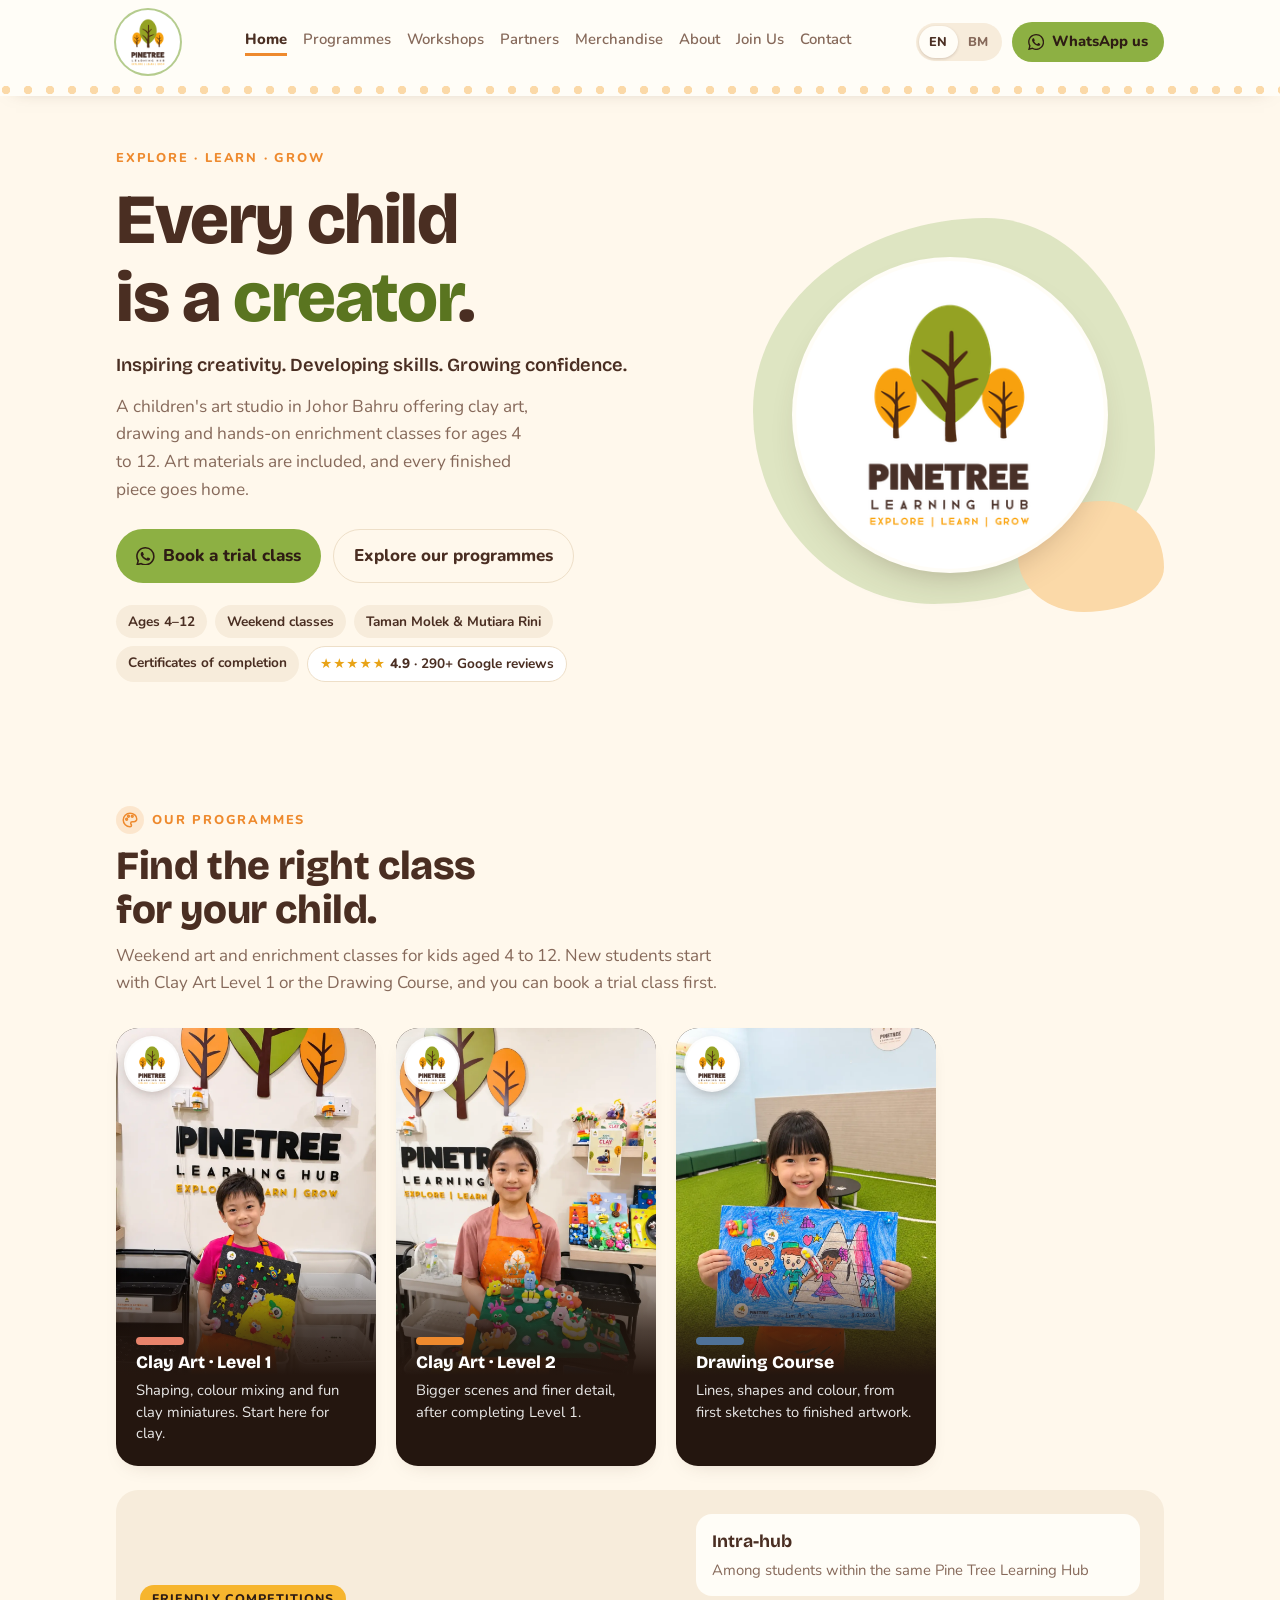
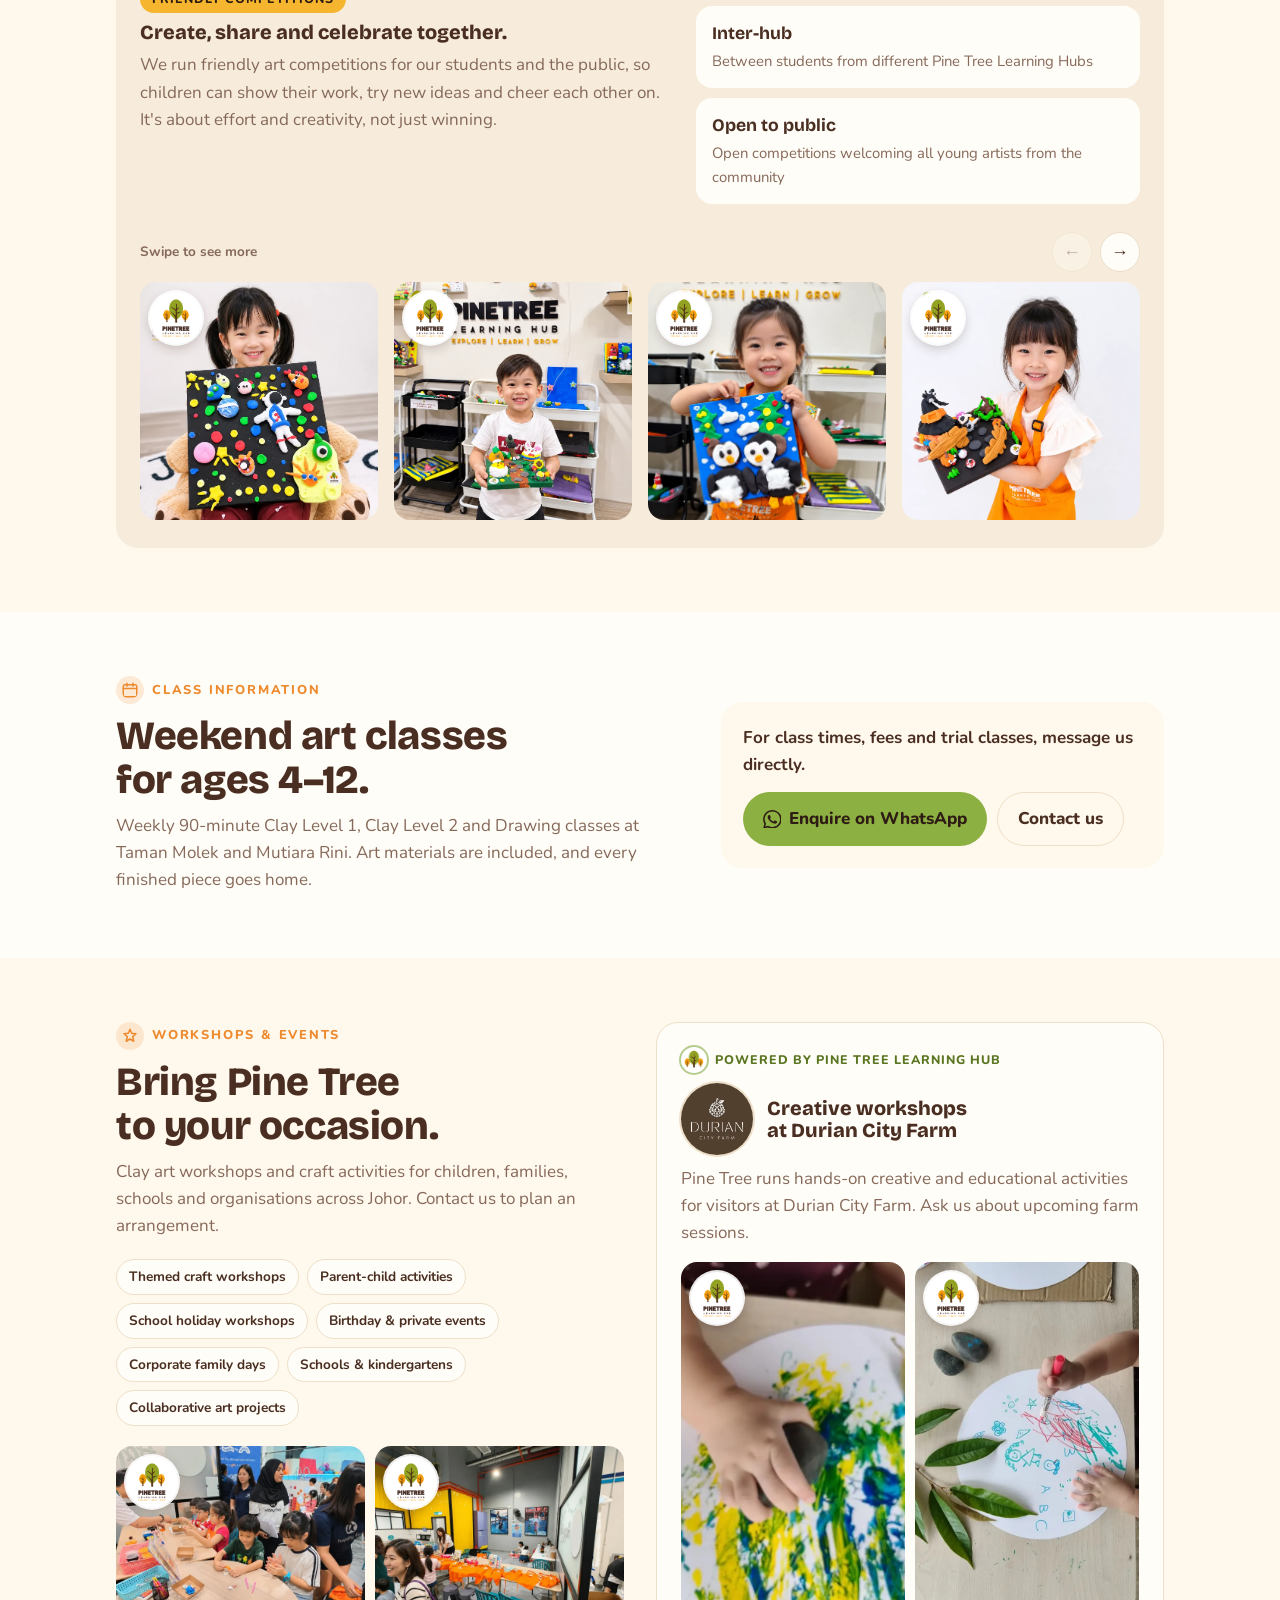
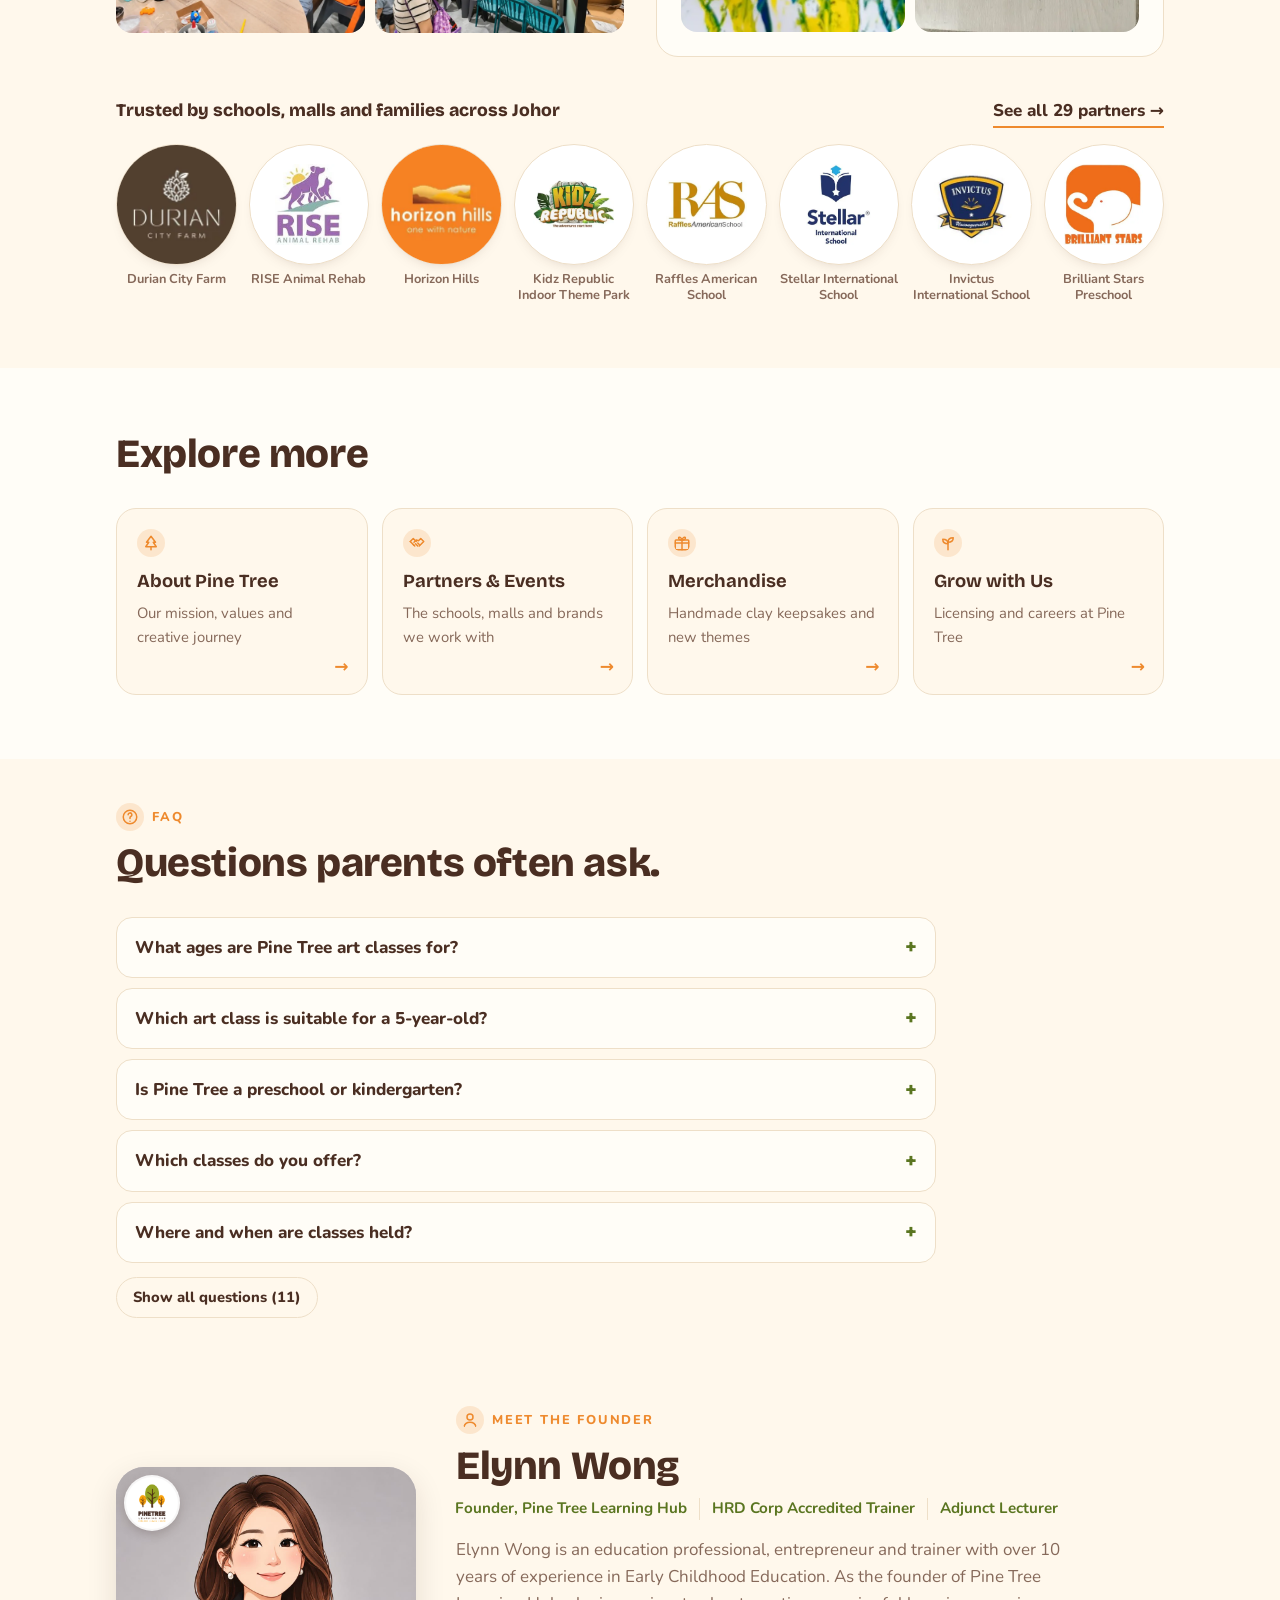
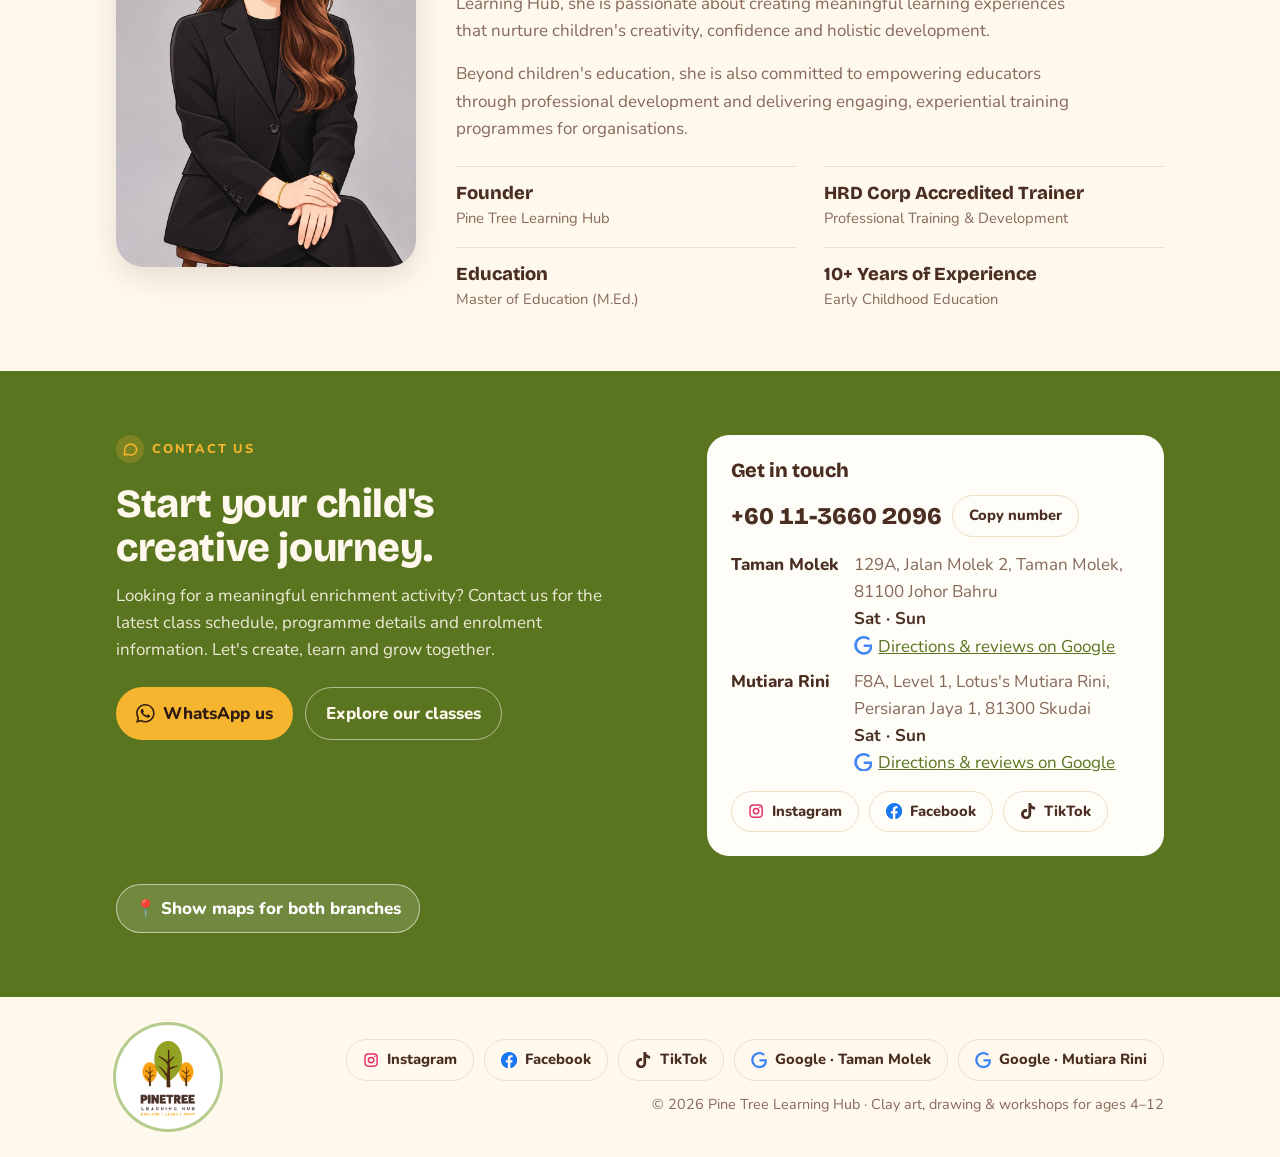
==== commit 6a066989: "Tidy home page: collapsible FAQ and maps, more compact founder on phones Co-Authored-By: Claude Opus" ====
--- a/index.html
+++ b/index.html
@@ -239,13 +239,14 @@
         <details><summary>Is Pine Tree a preschool or kindergarten?</summary><p>No. Pine Tree Learning Hub is a weekend art enrichment studio, not a preschool. Children aged 4 to 12, including preschoolers, join our clay and drawing classes on Saturdays and Sundays alongside their kindergarten or school. Looking for a preschool? We recommend Brilliant Stars Preschool in Taman Molek, where our Taman Molek branch is located.</p></details>
         <details><summary>Which classes do you offer?</summary><p>We offer Clay Art Level 1 (shaping, colour mixing and fun clay miniatures), Clay Art Level 2 (bigger scenes and finer detail, after completing Level 1) and a Drawing Course (lines, shapes and colour, from first sketches to finished artwork).</p></details>
         <details><summary>Where and when are classes held?</summary><p>Classes run every Saturday and Sunday at two branches. Taman Molek: 129A, Jalan Molek 2, Taman Molek, 81100 Johor Bahru. Mutiara Rini: F8A, Level 1, Lotus's Mutiara Rini, Persiaran Jaya 1, 81300 Skudai. Message us on WhatsApp for the current timetable.</p></details>
-        <details><summary>How long is each class?</summary><p>Each class is 90 minutes, held once a week.</p></details>
-        <details><summary>Are art materials included?</summary><p>Yes. All art materials are included, and every finished piece goes home with your child.</p></details>
-        <details><summary>Can my child try a class first?</summary><p>Yes. We offer trial classes. Message us on WhatsApp at +60 11-3660 2096 to book one.</p></details>
-        <details><summary>How much do classes cost?</summary><p>For current class fees and times, message us on WhatsApp at +60 11-3660 2096 and our team will get back to you.</p></details>
-        <details><summary>Do children receive a certificate?</summary><p>Yes. Our programmes are structured in levels, and children receive a certificate of completion that recognises their progress.</p></details>
-        <details><summary>Do you run workshops for schools, birthdays and companies?</summary><p>Yes. We run themed craft workshops, parent-child activities, school holiday workshops, birthday and private events, corporate family days, and sessions for schools and kindergartens across Johor.</p></details>
-      </div>
+        <details class="faq-more"><summary>How long is each class?</summary><p>Each class is 90 minutes, held once a week.</p></details>
+        <details class="faq-more"><summary>Are art materials included?</summary><p>Yes. All art materials are included, and every finished piece goes home with your child.</p></details>
+        <details class="faq-more"><summary>Can my child try a class first?</summary><p>Yes. We offer trial classes. Message us on WhatsApp at +60 11-3660 2096 to book one.</p></details>
+        <details class="faq-more"><summary>How much do classes cost?</summary><p>For current class fees and times, message us on WhatsApp at +60 11-3660 2096 and our team will get back to you.</p></details>
+        <details class="faq-more"><summary>Do children receive a certificate?</summary><p>Yes. Our programmes are structured in levels, and children receive a certificate of completion that recognises their progress.</p></details>
+        <details class="faq-more"><summary>Do you run workshops for schools, birthdays and companies?</summary><p>Yes. We run themed craft workshops, parent-child activities, school holiday workshops, birthday and private events, corporate family days, and sessions for schools and kindergartens across Johor.</p></details>
+      </div>
+      <button type="button" class="btn ghost sm faq-toggle" aria-expanded="false">Show all 11 questions</button>
     </div>
   </section>
 
@@ -303,6 +304,8 @@
           </div>
         </div>
       </div>
+      <details class="maps-wrap">
+        <summary>📍 Show maps for both branches</summary>
       <div class="maps">
         <figure class="map-card">
           <iframe src="https://www.google.com/maps?q=Pine%20Tree%20Learning%20Hub%20Taman%20Molek%2C%20129A%20Jalan%20Molek%202%2C%2081100%20Johor%20Bahru&amp;output=embed" title="Map: Pine Tree Taman Molek" loading="lazy" referrerpolicy="no-referrer-when-downgrade" allowfullscreen></iframe>
@@ -313,6 +316,7 @@
           <figcaption><b>Pine Tree Mutiara Rini</b><span>F8A, Level 1, Lotus's Mutiara Rini, Persiaran Jaya 1, 81300 Skudai</span><a href="https://share.google/lBXb8PNnRusYEvke7" target="_blank" rel="noopener">Open in Google Maps</a></figcaption>
         </figure>
       </div>
+      </details>
     </div>
   </section>
 </main>
--- a/styles.css
+++ b/styles.css
@@ -316,8 +316,8 @@
 .fd-cred div{padding:16px 0;border-top:1px solid var(--line);min-width:0}
 .fd-cred dt{font-family:var(--display);font-weight:800;font-size:1.15rem;line-height:1.1;color:var(--ink)}
 .fd-cred dd{margin:4px 0 0;color:var(--muted);font-size:.92rem}
-@media (max-width:760px){.fd{grid-template-columns:1fr;gap:24px}.fd-photo{max-width:260px}}
-@media (max-width:380px){.fd-cred{grid-template-columns:1fr}}
+@media (max-width:760px){.fd{grid-template-columns:1fr;gap:20px}.fd-photo{max-width:200px}}
+@media (max-width:340px){.fd-cred{grid-template-columns:1fr}}
 
 .founder{display:grid;grid-template-columns:auto 1fr;gap:24px;align-items:center;max-width:680px}
 #founder{padding-block:44px}
@@ -405,10 +405,19 @@
 .hrs{font-weight:700;color:var(--ink)}
 
 /* branch maps */
-.maps{display:grid;grid-template-columns:1fr 1fr;gap:20px;margin-top:28px}
+.maps{display:grid;grid-template-columns:1fr 1fr;gap:20px;margin-top:16px}
 @media (max-width:760px){.maps{grid-template-columns:1fr;gap:16px}}
 .map-card{margin:0;background:var(--surface);color:var(--ink);border-radius:22px;overflow:hidden;display:grid}
 .map-card iframe{display:block;width:100%;height:260px;border:0;background:#e9e5dc}
 .map-card figcaption{display:grid;gap:2px;padding:14px 18px 16px}
 .map-card figcaption span{color:var(--muted);font-size:.92rem}
 .map-card figcaption a{margin-top:6px;font-weight:800;color:var(--leaf);text-decoration:none;justify-self:start;padding:6px 0}
+
+/* tidy: collapsible FAQ and maps */
+.faq:not(.all) .faq-more{display:none}
+.faq-toggle{margin-top:14px}
+.maps-wrap{margin-top:28px}
+.maps-wrap>summary{list-style:none;cursor:pointer;display:inline-flex;align-items:center;gap:8px;padding:10px 18px;border-radius:999px;background:rgba(255,255,255,.14);border:1.5px solid rgba(255,255,255,.55);color:#fff;font-weight:800}
+.maps-wrap>summary::-webkit-details-marker{display:none}
+.maps-wrap>summary:hover{background:rgba(255,255,255,.24)}
+@media (max-width:600px){.comp-types div{padding:10px 14px}.comp-types span{font-size:.88rem}}
